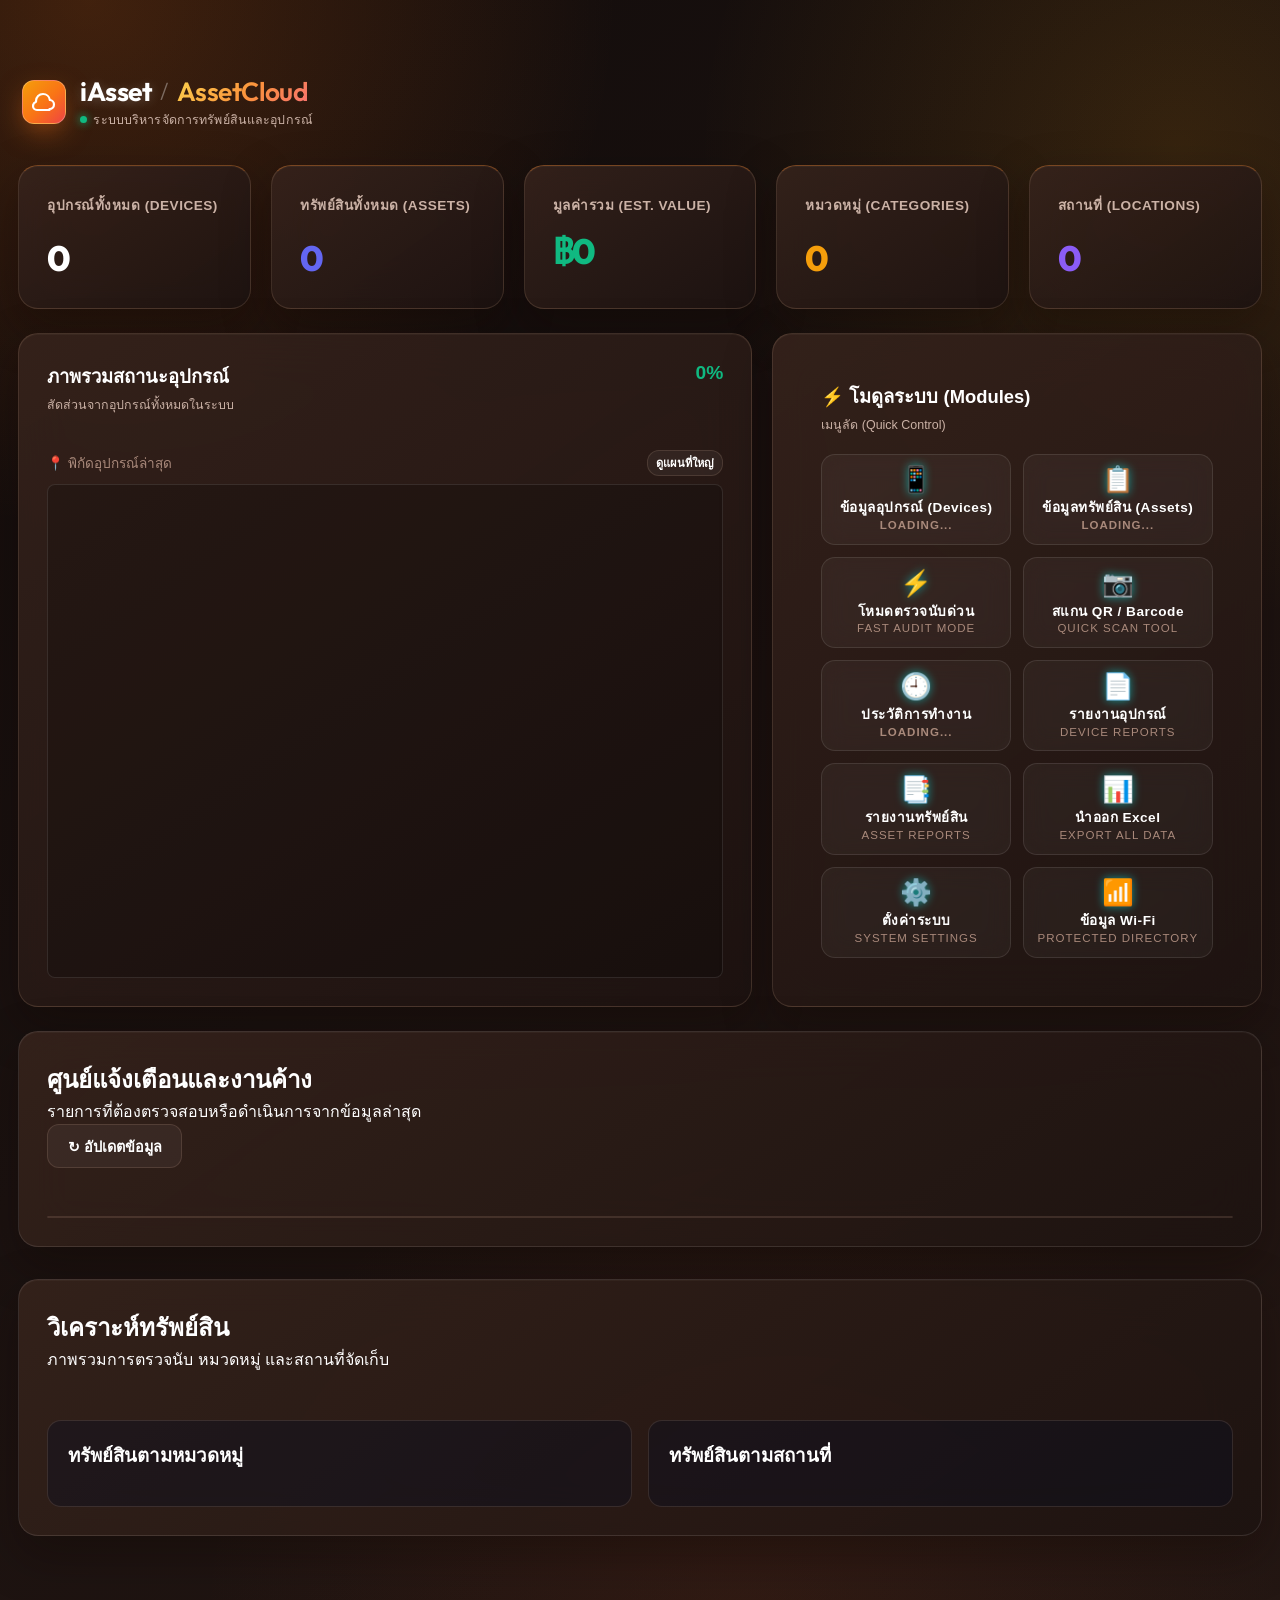
==== public/index.html @ 95d2daeb "feat: add protected Wi-Fi directory" ====
<!DOCTYPE html>
<html lang="en">
<head>
  <meta charset="UTF-8">
  <meta name="viewport" content="width=device-width, initial-scale=1, viewport-fit=cover, interactive-widget=resizes-content">
  <meta name="theme-color" media="(prefers-color-scheme: light)" content="#1e1b4b">
  <meta name="theme-color" media="(prefers-color-scheme: dark)" content="#070913">
  <meta name="color-scheme" content="dark light">
  <title>iAsset / AssetCloud - ระบบจัดการทรัพย์สินและอุปกรณ์</title>
  <link rel="preconnect" href="https://fonts.googleapis.com">
  <link rel="preconnect" href="https://fonts.gstatic.com" crossorigin>
  <link href="https://fonts.googleapis.com/css2?family=Outfit:wght@300;400;600;800&family=Plus+Jakarta+Sans:wght@300;400;500;600;700&display=swap" rel="stylesheet">
  <!-- Leaflet Map Integration -->
  <link rel="stylesheet" href="https://unpkg.com/leaflet@1.9.4/dist/leaflet.css" />
  <script src="https://unpkg.com/leaflet@1.9.4/dist/leaflet.js"></script>
  <!-- HTML2PDF Reporting Integration -->
  <script src="https://cdnjs.cloudflare.com/ajax/libs/html2pdf.js/0.10.1/html2pdf.bundle.min.js"></script>
  <!-- QRCode.js Integration -->
  <script src="https://cdnjs.cloudflare.com/ajax/libs/qrcodejs/1.0.0/qrcode.min.js"></script>
  <!-- HTML5 QR Code Scanner -->
  <script src="https://unpkg.com/html5-qrcode"></script>
  <link rel="stylesheet" href="style.css">
</head>
<body>
  <div class="background-effects">
    <div class="glow-orb orb-purple"></div>
    <div class="glow-orb orb-indigo"></div>
  </div>
  <div class="dashboard-layout">
    <button id="mobile-menu-toggle" class="mobile-menu-toggle" type="button" aria-controls="app-sidebar" aria-expanded="false" aria-label="เปิดเมนู">
      <span></span><span></span><span></span>
    </button>
    <div id="sidebar-backdrop" class="sidebar-backdrop" aria-hidden="true"></div>
    <aside id="app-sidebar" class="sidebar">
      <div class="sidebar-logo">
        <svg xmlns="http://www.w3.org/2000/svg" viewBox="0 0 24 24" fill="none" stroke="currentColor" stroke-width="2.5" class="sidebar-logo-icon">
          <rect x="5" y="2" width="14" height="20" rx="2" ry="2"></rect>
          <line x1="12" y1="18" x2="12.01" y2="18"></line>
        </svg>
        <span>iAsset / AssetCloud</span>
      </div>
      <nav class="sidebar-nav">
        <button id="sb-dashboard" class="sidebar-menu-item active">
          <span class="sb-icon">💻</span>
          <span class="sb-text">แดชบอร์ดอุปกรณ์ (Devices)</span>
        </button>
        <div id="sb-devices-submenu" class="sidebar-submenu">
          <button id="sb-devices-registered" class="sidebar-submenu-item">
            <span class="sb-submenu-icon">📱</span>
            <span>ข้อมูลอุปกรณ์ที่ลงทะเบียน</span>
          </button>
          <button id="sb-activity-log" class="sidebar-submenu-item">
            <span class="sb-submenu-icon">🕘</span>
            <span>ประวัติการทำรายการ (Audit Log)</span>
          </button>
          
        </div>
        <button id="sb-assets" class="sidebar-menu-item">
          <span class="sb-icon">🏢</span>
          <span class="sb-text">ระบบนับทรัพย์สิน (Assets)</span>
        </button>
        <div id="sb-assets-submenu" class="sidebar-submenu">
          <button id="sb-assets-registered" class="sidebar-submenu-item">
            <span class="sb-submenu-icon">📋</span>
            <span>ข้อมูลทรัพย์สินที่ลงทะเบียน</span>
          </button>
          <button id="sb-scan-qr" class="sidebar-submenu-item">
            <span class="sb-submenu-icon">📷</span>
            <span>สแกน QR (Scan QR)</span>
          </button>
          
        </div>
        <button id="sb-export-devices-pdf" class="sidebar-menu-item">
          <span class="sb-icon">📄</span>
          <span class="sb-text">รายงานอุปกรณ์ (Devices)</span>
        </button>
        <button id="sb-export-assets-pdf" class="sidebar-menu-item">
          <span class="sb-icon">📑</span>
          <span class="sb-text">รายงานทรัพย์สิน (Assets)</span>
        </button>
        <button id="sb-settings" class="sidebar-menu-item">
          <span class="sb-icon">⚙️</span>
          <span class="sb-text">ตั้งค่าระบบ (Settings)</span>
        </button>
        <button id="sb-logout" class="sidebar-menu-item">
          <span class="sb-icon">🚪</span>
          <span class="sb-text">ออกจากระบบ (Logout)</span>
        </button>
      </nav>
    </aside>

    <div class="main-content">
      <div class="app-container">
    <!-- VIEW TOGGLE (Mainly for testing/debugging) -->
    <div class="view-switcher-bar" style="display: none !important;">
      <div style="display: flex; align-items: center; gap: 1rem;">
        <button id="btn-back-to-dashboard" class="btn-text hidden" style="padding: 0; color: #9ca3af; font-size: 0.9rem; display: flex; align-items: center; gap: 0.5rem; text-decoration: none; background: none; border: none; cursor: pointer;">
          <svg xmlns="http://www.w3.org/2000/svg" width="16" height="16" viewBox="0 0 24 24" fill="none" stroke="currentColor" stroke-width="2" stroke-linecap="round" stroke-linejoin="round"><path d="M19 12H5M12 19l-7-7 7-7"/></svg>
          แดชบอร์ด (Devices)
        </button>
        <span class="mode-tag" id="detected-os-tag">Detected: Detecting OS...</span>
      </div>
      <button id="btn-toggle-view" class="btn-text">Switch View (Admin / Client)</button>
    </div>

    <!-- ==================== ADMIN VIEW ==================== -->
    <main id="admin-view" class="view-panel hidden">
      <header class="dashboard-header">
        <div class="logo">
          <svg xmlns="http://www.w3.org/2000/svg" viewBox="0 0 24 24" fill="none" stroke="currentColor" stroke-width="2.5" class="logo-icon">
            <rect x="5" y="2" width="14" height="20" rx="2" ry="2"></rect>
            <line x1="12" y1="18" x2="12.01" y2="18"></line>
          </svg>
          <h1>ระบบนับทรัพย์สิน (Assets)</h1>
        </div>
        <p class="subtitle">ระบบจัดการและตรวจสอบทรัพย์สินภายในองค์กร</p>
      </header>

      <!-- MAIN NAVIGATION TABS (Moved to Sidebar) -->
      <div class="nav-tabs" style="display: none !important; gap: 1rem; margin-bottom: 1.5rem; border-bottom: 1px solid var(--border-color); padding-bottom: 1rem; flex-wrap: wrap;">
        <button id="nav-devices-btn" class="btn btn-primary" style="flex: 1; min-width: 200px; padding: 0.75rem; font-size: 1rem;">🗺️ แดชบอร์ดอุปกรณ์ (Devices)</button>
        <button id="nav-assets-btn" class="btn btn-secondary" style="flex: 1; min-width: 200px; padding: 0.75rem; font-size: 1rem;">🖨️ ระบบนับทรัพย์สิน (Assets)</button>
        <button id="btn-show-scan-asset" class="btn hidden" style="flex: 1; min-width: 200px; padding: 0.75rem; font-size: 1rem; background: var(--accent-indigo); color: white; box-shadow: 0 4px 12px rgba(99, 102, 241, 0.4);">📷 สแกน QR (Scan Asset)</button>
      </div>

      <!-- ICLOUD TOPBAR -->
      <div class="icloud-topbar" style="display: flex; justify-content: space-between; align-items: center; padding: 16px 32px; background: rgba(0,0,0,0.2); backdrop-filter: blur(20px); -webkit-backdrop-filter: blur(20px); margin-top: -40px; margin-left: -20px; margin-right: -20px; margin-bottom: 40px; border-bottom: 1px solid rgba(255,255,255,0.05);">
        <div style="font-size: 20px; font-weight: 500; display: flex; align-items: center; gap: 8px;">
          <svg width="24" height="24" viewBox="0 0 24 24" fill="none" stroke="currentColor" stroke-width="2"><path d="M17.5 19C19.9853 19 22 16.9853 22 14.5C22 12.1332 20.1764 10.1983 17.8687 10.0166C17.3773 6.62149 14.4532 4 11 4C7.13401 4 4 7.13401 4 11C4 11.2384 4.01192 11.4741 4.03503 11.7066C2.28588 12.3929 1 14.0487 1 16C1 18.2091 2.79086 20 5 20H17.5V19Z"></path></svg>
          Asset Cloud
        </div>
        <div style="display: flex; gap: 16px; opacity: 0.7;">
          <span style="font-size:18px;">+</span>
          <span style="font-size:18px;">?</span>
        </div>
      </div>
      <!-- DASHBOARD BACK BUTTON FOR ICLOUD VIEWS -->
      

      <div id="icloud-view-container" class="view-section-overlay">
      <!-- GLOBAL GSAP BACK BUTTON -->
      <div id="gsap-back-btn-container" class="hidden" style="margin-bottom: 20px;">
        <button id="gsap-back-btn" style="
          display: flex; align-items: center; gap: 8px;
          background: linear-gradient(135deg, rgba(255,255,255,0.1), rgba(255,255,255,0.02));
          border: 1px solid rgba(255,255,255,0.15);
          backdrop-filter: blur(20px);
          -webkit-backdrop-filter: blur(20px);
          color: #fff;
          padding: 10px 20px;
          border-radius: 12px;
          font-family: 'Outfit', sans-serif;
          font-size: 1rem;
          font-weight: 500;
          cursor: pointer;
          box-shadow: 0 4px 15px rgba(0,0,0,0.2);
          transition: border-color 0.3s, box-shadow 0.3s;
        ">
          <svg width="20" height="20" viewBox="0 0 24 24" fill="none" stroke="currentColor" stroke-width="2"><path d="M19 12H5M12 19l-7-7 7-7"/></svg>
          กลับสู่หน้าหลัก (Back to Dashboard)
        </button>
      </div>
      <div id="devices-section-content">
      <div id="devices-overview-panel">
      <!-- APP BRANDING HEADER -->
      <div class="dashboard-brand-header">
        <div class="brand-left-content">
          <div class="brand-icon-wrapper">
            <svg width="24" height="24" viewBox="0 0 24 24" fill="none" stroke="currentColor" stroke-width="2.2" stroke-linecap="round" stroke-linejoin="round">
              <path d="M17.5 19C19.9853 19 22 16.9853 22 14.5C22 12.1332 20.1764 10.1983 17.8687 10.0166C17.3773 6.62149 14.4532 4 11 4C7.13401 4 4 7.13401 4 11C4 11.2384 4.01192 11.4741 4.03503 11.7066C2.28588 12.3929 1 14.0487 1 16C1 18.2091 2.79086 20 5 20H17.5V19Z"></path>
            </svg>
          </div>
          <div class="brand-text-container">
            <div class="brand-main-title">
              <span class="brand-name-primary">iAsset</span>
              <span class="brand-separator">/</span>
              <span class="brand-name-secondary">AssetCloud</span>
            </div>
            <div class="brand-sub-badge">
              <span class="brand-live-dot"></span>
              <span>ระบบบริหารจัดการทรัพย์สินและอุปกรณ์</span>
            </div>
          </div>
        </div>
      </div>

      <!-- STATS OVERVIEW -->
      <section class="stats-grid">
        <div class="stat-card glass-card" style="cursor: default;">
          <span class="stat-title">อุปกรณ์ทั้งหมด (Devices)</span>
          <span id="stat-top-devices" class="stat-value">0</span>
        </div>
        <div class="stat-card glass-card" style="cursor: default;">
          <span class="stat-title">ทรัพย์สินทั้งหมด (Assets)</span>
          <span id="stat-top-assets" class="stat-value" style="color: #6366f1;">0</span>
        </div>
        <div class="stat-card glass-card" style="cursor: default;">
          <span class="stat-title">มูลค่ารวม (Est. Value)</span>
          <span id="stat-top-value" class="stat-value" style="color: #10b981;">฿0</span>
        </div>
        <div class="stat-card glass-card" style="cursor: default;">
          <span class="stat-title">หมวดหมู่ (Categories)</span>
          <span id="stat-top-categories" class="stat-value" style="color: #f59e0b;">0</span>
        </div>
        <div class="stat-card glass-card" style="cursor: default;">
          <span class="stat-title">สถานที่ (Locations)</span>
          <span id="stat-top-locations" class="stat-value" style="color: #8b5cf6;">0</span>
        </div>
      </section>

      <section class="device-dashboard-grid">
        <article class="glass-card device-dashboard-panel" style="display: flex; flex-direction: column;">
          <div class="device-dashboard-heading"><div><h2>ภาพรวมสถานะอุปกรณ์</h2><p>สัดส่วนจากอุปกรณ์ทั้งหมดในระบบ</p></div><strong id="device-health-percent">0%</strong></div>
          <div id="device-status-bars" class="device-status-bars"></div>
          <div style="margin-top: 1rem; flex: 1; display: flex; flex-direction: column;">
            <div style="display: flex; justify-content: space-between; align-items: center; margin-bottom: 0.5rem;">
              <span style="font-size: 0.85rem; color: var(--text-muted);">📍 พิกัดอุปกรณ์ล่าสุด</span>
              <button id="btn-expand-map" class="btn btn-secondary" style="padding: 0.2rem 0.5rem; font-size: 0.7rem;">ดูแผนที่ใหญ่</button>
            </div>
            <div id="mini-map-container" style="flex: 1; min-height: 160px; border-radius: 8px; border: 1px solid rgba(255,255,255,0.1); overflow: hidden; background: rgba(0,0,0,0.2); z-index: 10;"></div>
          </div>

        </article>
        
        
        <!-- COMMAND CENTER MODULES -->
      <article class="glass-card device-dashboard-panel" id="modules-panel" style="display: flex; flex-direction: column;">
        <div class="device-dashboard-heading" style="padding: 1.25rem 1.25rem 0;"><div><h2 style="font-size: 1.15rem; margin-bottom: 0.25rem; color: #fff;">⚡ โมดูลระบบ (Modules)</h2><p style="font-size: 0.78rem; color: var(--text-muted); margin: 0;">เมนูลัด (Quick Control)</p></div></div>
<div class="modules-panel-body" style="flex: 1;">
        <div class="cc-modules-grid">
            
            <div class="cc-module-card" id="cc-btn-devices-reg">
              <div class="cc-mod-icon">📱</div>
              <div class="cc-mod-info">
                <h5>ข้อมูลอุปกรณ์ (Devices)</h5>
                <span id="cc-data-devices" style="color: #6366f1; font-weight: bold;">Loading...</span>
              </div>
            </div>
            <div class="cc-module-card" id="cc-btn-assets-reg">
              <div class="cc-mod-icon">📋</div>
              <div class="cc-mod-info">
                <h5>ข้อมูลทรัพย์สิน (Assets)</h5>
                <span id="cc-data-assets" style="color: #6366f1; font-weight: bold;">Loading...</span>
              </div>
            </div>
            
            <div class="cc-module-card" id="cc-btn-fast-audit">
              <div class="cc-mod-icon" style="color: #f59e0b;">⚡</div>
              <div class="cc-mod-info">
                <h5 style="color: #f59e0b;">โหมดตรวจนับด่วน</h5>
                <span style="color: var(--text-muted);">Fast Audit Mode</span>
              </div>
            </div>
            <div class="cc-module-card" id="cc-btn-scan">
              <div class="cc-mod-icon" style="color: #00ff66;">📷</div>
              <div class="cc-mod-info">
                <h5 style="color: #00ff66;">สแกน QR / Barcode</h5>
                <span style="color: var(--text-muted);">Quick Scan Tool</span>
              </div>
            </div>
            
            <div class="cc-module-card" id="cc-btn-logs">
              <div class="cc-mod-icon">🕘</div>
              <div class="cc-mod-info">
                <h5>ประวัติการทำงาน</h5>
                <span id="cc-data-logs" style="color: #6366f1; font-weight: bold;">Loading...</span>
              </div>
            </div>
            
            <div class="cc-module-card" id="cc-btn-reports-dev">
              <div class="cc-mod-icon">📄</div>
              <div class="cc-mod-info">
                <h5>รายงานอุปกรณ์</h5>
                <span style="color: var(--text-muted);">Device Reports</span>
              </div>
            </div>
            <div class="cc-module-card" id="cc-btn-reports-ass">
              <div class="cc-mod-icon">📑</div>
              <div class="cc-mod-info">
                <h5>รายงานทรัพย์สิน</h5>
                <span style="color: var(--text-muted);">Asset Reports</span>
              </div>
            </div>

            <div class="cc-module-card" id="cc-btn-export-excel">
              <div class="cc-mod-icon" style="color: #10b981;">📊</div>
              <div class="cc-mod-info">
                <h5 style="color: #10b981;">นำออก Excel</h5>
                <span style="color: var(--text-muted);">Export All Data</span>
              </div>
            </div>
            <div class="cc-module-card" id="cc-btn-settings">
              <div class="cc-mod-icon" style="color: #ffcc00;">⚙️</div>
              <div class="cc-mod-info">
                <h5 style="color: #ffcc00;">ตั้งค่าระบบ</h5>
                <span style="color: var(--text-muted);">System Settings</span>
              </div>
            </div>
            <div class="cc-module-card" id="cc-btn-wifi" role="button" tabindex="0">
              <div class="cc-mod-icon" style="color: #fb923c;">📶</div>
              <div class="cc-mod-info">
                <h5 style="color: #fb923c;">ข้อมูล Wi‑Fi</h5>
                <span id="cc-data-wifi" style="color: var(--text-muted);">Protected Directory</span>
              </div>
            </div>
            
        </div>
      </div>
</article>
      </section>

      
      <!-- EMBEDDED MODULE DASHBOARDS -->
      <section id="alert-center-page" style="margin-bottom: 2rem; border: 1px solid rgba(255,255,255,0.1);" class="glass-card main-card operations-page ">
        <div class="section-heading">
          <div>
            <h2>ศูนย์แจ้งเตือนและงานค้าง</h2>
            <p>รายการที่ต้องตรวจสอบหรือดำเนินการจากข้อมูลล่าสุด</p>
          </div>
          <button id="btn-refresh-alerts" class="btn btn-secondary">↻ อัปเดตข้อมูล</button>
        </div>
        <div id="alert-summary-cards" class="operations-summary-grid"></div>
        <div id="alert-work-list" class="operations-list"></div>
      </section>

      
      <section id="asset-analytics-page" style="margin-bottom: 2rem; border: 1px solid rgba(255,255,255,0.1);" class="glass-card main-card operations-page ">
        <div class="section-heading">
          <div>
            <h2>วิเคราะห์ทรัพย์สิน</h2>
            <p>ภาพรวมการตรวจนับ หมวดหมู่ และสถานที่จัดเก็บ</p>
          </div>
        </div>
        <div id="analytics-summary-cards" class="operations-summary-grid"></div>
        <div class="analytics-panels">
          <section class="operations-panel">
            <h3>ทรัพย์สินตามหมวดหมู่</h3>
            <div id="analytics-category-list" class="analytics-list"></div>
          </section>
          <section class="operations-panel">
            <h3>ทรัพย์สินตามสถานที่</h3>
            <div id="analytics-location-list" class="analytics-list"></div>
          </section>
        </div>
      </section>

      
      
  
</section>
      </div>
      </div> <!-- End devices-section-content -->

      <!-- DEVICE LISTING -->
      <section id="devices-management-page" class="glass-card main-card hidden">
        <div class="card-header">
          <h2>Monitored Devices</h2>
          <button id="btn-show-add-device" class="btn btn-secondary">
            <svg xmlns="http://www.w3.org/2000/svg" viewBox="0 0 24 24" fill="none" stroke="currentColor" stroke-width="2" class="btn-icon">
              <line x1="12" y1="5" x2="12" y2="19"></line>
              <line x1="5" y1="12" x2="19" y2="12"></line>
            </svg>
            Add Device
          </button>
        </div>

        <!-- SEARCH & FILTER BAR -->
        <div class="search-filter-bar" style="display: flex; gap: 1rem; margin-bottom: 1.5rem; flex-wrap: wrap; align-items: center;">
          <div style="flex: 3; min-width: 250px; position: relative;">
            <input type="text" id="search-input" placeholder="🔍 ค้นหาตามชื่อผู้ใช้, ตำแหน่ง, S/N, อุปกรณ์เสริม หรือที่อยู่..." style="width: 100%; padding: 0.75rem 1rem; border-radius: 8px; border: 1px solid rgba(255,255,255,0.1); background: rgba(0,0,0,0.25); color: #fff; outline: none; font-family: 'Plus Jakarta Sans', sans-serif;">
          </div>
          <div style="flex: 1.5; min-width: 150px;">
            <select id="status-filter" style="width: 100%; padding: 0.75rem 1rem; border-radius: 8px; border: 1px solid rgba(255,255,255,0.1); background: rgba(18, 18, 29, 0.95); color: #fff; outline: none; font-family: 'Plus Jakarta Sans', sans-serif; cursor: pointer;">
              <option value="all">สถานะทั้งหมด (All Status)</option>
              <option value="active">Active (ยืนยันแล้ว)</option>
              <option value="pending">Pending Verify (รอยืนยัน)</option>
              <option value="unverified">Unverified (ยังไม่ยืนยัน)</option>
              <option value="overdue">Overdue Check (หมดอายุ)</option>
            </select>
          </div>
          <div style="flex: 0.8; min-width: 130px; display: none;">
            <button id="btn-export-pdf" class="btn btn-secondary" style="width: 100%; height: 42px; display: flex; align-items: center; justify-content: center; gap: 0.5rem; background: var(--accent-purple); color: #fff; border-color: var(--accent-purple); font-family: 'Plus Jakarta Sans', sans-serif; font-weight: 500;">
              📊 Export PDF
            </button>
          </div>
        </div>

        <!-- ADD DEVICE DRAWER -->
        <div id="add-device-drawer" class="drawer hidden">
          <div style="display: grid; grid-template-columns: 1fr 1fr; gap: 1rem; margin-bottom: 1rem;">
            <div class="input-field">
              <label for="new-user-name">ข้อมูลผู้ใช้งาน (User Info)</label>
              <input type="text" id="new-user-name" placeholder="ชื่อผู้ใช้งาน">
            </div>
            <div class="input-field">
              <label for="new-position">ตำแหน่ง (Position)</label>
              <input type="text" id="new-position" placeholder="เช่น Manager, Staff">
            </div>
            <div class="input-field">
              <label for="new-device-number">หมายเลขอุปกรณ์ (Device S/N)</label>
              <input type="text" id="new-device-number" placeholder="เช่น Serial Number, Asset ID">
            </div>
            <div class="input-field">
              <label for="new-accessories">อุปกรณ์เสริม (Accessories)</label>
              <input type="text" id="new-accessories" placeholder="เช่น สายชาร์จ, หูฟัง, เคส">
            </div>
          </div>
          <div style="display: flex; gap: 1rem; align-items: flex-end;">
            <div class="input-field select-field" style="flex: 1;">
              <label for="new-device-type">ประเภทอุปกรณ์ (Device Type)</label>
              <select id="new-device-type">
                <option value="ios">iOS Device (iPhone/iPad)</option>
                <option value="other">Other Device</option>
              </select>
            </div>
            <button id="btn-submit-device" class="btn btn-primary" style="height: 42px;">Save Device</button>
          </div>
        </div>

        <!-- EDIT DEVICE DRAWER -->
        <div id="edit-device-drawer" class="drawer hidden">
          <input type="hidden" id="edit-device-id">
          <div style="display: grid; grid-template-columns: 1fr 1fr; gap: 1rem; margin-bottom: 1rem;">
            <div class="input-field">
              <label for="edit-user-name">ข้อมูลผู้ใช้งาน (User Info)</label>
              <input type="text" id="edit-user-name" placeholder="ชื่อผู้ใช้งาน">
            </div>
            <div class="input-field">
              <label for="edit-position">ตำแหน่ง (Position)</label>
              <input type="text" id="edit-position" placeholder="เช่น Manager, Staff">
            </div>
            <div class="input-field">
              <label for="edit-device-number">หมายเลขอุปกรณ์ (Device S/N)</label>
              <input type="text" id="edit-device-number" placeholder="เช่น Serial Number, Asset ID">
            </div>
            <div class="input-field">
              <label for="edit-accessories">อุปกรณ์เสริม (Accessories)</label>
              <input type="text" id="edit-accessories" placeholder="เช่น สายชาร์จ, หูฟัง, เคส">
            </div>
          </div>
          <div style="display: flex; gap: 1rem; align-items: flex-end;">
            <div class="input-field select-field" style="flex: 1;">
              <label for="edit-device-type">ประเภทอุปกรณ์ (Device Type)</label>
              <select id="edit-device-type">
                <option value="ios">iOS Device (iPhone/iPad)</option>
                <option value="other">Other Device</option>
              </select>
            </div>
            <button id="btn-cancel-edit" class="btn btn-secondary" style="height: 42px;">Cancel</button>
            <button id="btn-save-edit" class="btn btn-primary" style="height: 42px;">Save Changes</button>
          </div>
        </div>

        <!-- MAP TRACKING CARD -->
        <div class="glass-card" style="margin-bottom: 1.5rem; padding: 1.5rem;">
          <div style="display: flex; justify-content: space-between; align-items: center; margin-bottom: 1rem;">
            <h3 style="font-family: 'Outfit', sans-serif; font-size: 1.25rem; font-weight: 600; color: #fff; margin: 0; display: flex; align-items: center; gap: 0.5rem;">
              <span>📍</span> แผนที่ติดตามอุปกรณ์ (Device Location Map)
            </h3>
            <span style="font-size: 0.8rem; color: var(--text-muted);">
              พิกัดอ้างอิงจากการระบุตำแหน่งขณะกดยืนยันตัวตน
            </span>
          </div>
          <div id="map-container" style="height: 380px; border-radius: 12px; border: 1px solid rgba(255,255,255,0.08); overflow: hidden; background: rgba(0,0,0,0.2); z-index: 10;"></div>
        </div>

        <div class="table-container">
          <table class="devices-table">
            <thead>
              <tr>
                <th>Nickname</th>
                <th>Last Checked</th>
                <th>Next Due</th>
                <th>Status</th>
                <th>Verification Link</th>
                <th>Actions</th>
              </tr>
            </thead>
            <tbody id="devices-list-tbody">
              <!-- Rendered via JS -->
            </tbody>
          </table>
          <div id="empty-devices-msg" class="empty-state hidden">
            <p>No devices currently monitored. Register a new device above to generate a verification link.</p>
          </div>
        </div>
      </section>
      </div> <!-- End devices-section-content -->

      <!-- ==================== ASSETS SECTION ==================== -->
      <div id="assets-section-content" class="hidden">
        <div id="assets-overview-panel">
          <section class="stats-grid">
            <div class="stat-card glass-card">
              <span class="stat-title">Total Assets</span>
              <span id="stat-total-assets" class="stat-value">0</span>
            </div>
            <div class="stat-card glass-card">
              <span class="stat-title">Recently Scanned</span>
              <span id="stat-scanned-assets" class="stat-value success-text">0</span>
            </div>
          </section>

          <section class="asset-dashboard-grid">
            <article class="glass-card asset-dashboard-panel">
              <div class="asset-dashboard-heading">
                <div>
                  <span class="asset-dashboard-kicker">SCAN COVERAGE</span>
                  <h2>ภาพรวมการตรวจสอบ</h2>
                </div>
                <span class="asset-dashboard-icon">◎</span>
              </div>
              <div class="asset-coverage-layout">
                <div id="asset-coverage-ring" class="asset-coverage-ring">
                  <div><strong id="asset-coverage-value">0%</strong><span>ตรวจแล้ว</span></div>
                </div>
                <div class="asset-coverage-legend">
                  <div><span class="legend-dot scanned"></span><span>ตรวจสอบแล้ว</span><strong id="asset-scanned-total">0</strong></div>
                  <div><span class="legend-dot pending"></span><span>ยังไม่ตรวจสอบ</span><strong id="asset-unscanned-total">0</strong></div>
                </div>
              </div>
            </article>

            <article class="glass-card asset-dashboard-panel">
              <div class="asset-dashboard-heading">
                <div>
                  <span class="asset-dashboard-kicker">CATEGORIES</span>
                  <h2>ทรัพย์สินตามหมวดหมู่</h2>
                </div>
                <span class="asset-dashboard-icon">▦</span>
              </div>
              <div id="asset-category-summary" class="asset-summary-list"></div>
            </article>

            <article class="glass-card asset-dashboard-panel asset-recent-panel">
              <div class="asset-dashboard-heading">
                <div>
                  <span class="asset-dashboard-kicker">RECENT ASSETS</span>
                  <h2>ทรัพย์สินที่เพิ่มล่าสุด</h2>
                </div>
                <span class="asset-dashboard-icon">↗</span>
              </div>
              <div id="asset-recent-summary" class="asset-recent-list"></div>
            </article>
          </section>
        </div>

        <section id="registered-assets-page" class="glass-card main-card hidden">
          <div class="card-header">
            <div>
              <h2>ข้อมูลทรัพย์สินที่ลงทะเบียน</h2>
              <p class="subtitle" style="margin-top: 0.25rem;">รายการทรัพย์สินทั้งหมดที่บันทึกไว้ในระบบ</p>
            </div>
            <div>
              <button id="btn-show-add-asset" class="btn btn-secondary">
                <svg xmlns="http://www.w3.org/2000/svg" viewBox="0 0 24 24" fill="none" stroke="currentColor" stroke-width="2" class="btn-icon">
                  <line x1="12" y1="5" x2="12" y2="19"></line>
                  <line x1="5" y1="12" x2="19" y2="12"></line>
                </svg>
                Add Asset
              </button>
            </div>
          </div>

          <!-- SCAN ASSET DRAWER -->
          <div id="scan-asset-drawer" class="drawer hidden" style="background: rgba(0,0,0,0.2); border: 1px solid rgba(255,255,255,0.1); border-radius: 12px; margin-bottom: 1.5rem;">
            <div style="display: flex; justify-content: space-between; align-items: center; margin-bottom: 1rem;">
              <h3 style="margin: 0; font-size: 1.1rem;">📷 สแกน QR Code ทรัพย์สิน</h3>
              <button id="btn-close-scan-asset" class="btn-text" style="color: #fca5a5;">ปิดกล้อง (Close)</button>
            </div>
            <div id="admin-qr-reader" style="width: 100%; border-radius: 8px; overflow: hidden; background: #000;"></div>
            <div id="admin-qr-results" style="margin-top: 1rem; font-weight: bold; color: var(--accent-purple); text-align: center;"></div>
          </div>

          <!-- ADD ASSET DRAWER -->
          <div id="add-asset-drawer" class="drawer hidden">
            <div style="display: grid; grid-template-columns: 1fr 1fr; gap: 1rem; margin-bottom: 1rem;">
              <div class="input-field">
                <label for="new-asset-name">ชื่อทรัพย์สิน (Asset Name)</label>
                <input type="text" id="new-asset-name" placeholder="เช่น MacBook Pro, เครื่องพิมพ์">
              </div>
              <div class="input-field">
                <label for="new-asset-category">หมวดหมู่ (Category)</label>
                <input type="text" id="new-asset-category" placeholder="เช่น ไอที, เฟอร์นิเจอร์">
              </div>
              <div class="input-field">
                <label for="new-asset-sn">หมายเลขซีเรียล (S/N)</label>
                <input type="text" id="new-asset-sn" placeholder="Serial Number / รหัสครุภัณฑ์">
              </div>
              <div class="input-field" style="grid-column: span 2;">
                <label for="new-asset-location">สถานที่ตั้ง (Location)</label>
                <div style="display: flex; gap: 0.5rem;">
                  <input type="text" id="new-asset-location" placeholder="เช่น ห้องประชุม 1, ชั้น 2" style="flex: 1;">
                  <button type="button" id="btn-pick-location-new" class="btn btn-secondary" style="white-space: nowrap; padding: 0 1rem; display: flex; align-items: center; gap: 0.5rem;">
                    📍 แผนที่
                  </button>
                </div>
              </div>
              <div class="input-field" style="grid-column: span 2;">
                <label>แนบรูปภาพทรัพย์สิน (Asset Image) - แนะนำแนวตั้ง</label>
                <div style="display: flex; align-items: center; gap: 1rem; margin-top: 0.5rem;">
                  <details class="image-source-picker">
                    <summary class="btn btn-secondary image-source-trigger">
                      <svg xmlns="http://www.w3.org/2000/svg" width="18" height="18" viewBox="0 0 24 24" fill="none" stroke="currentColor" stroke-width="2" stroke-linecap="round" stroke-linejoin="round"><path d="M23 19a2 2 0 0 1-2 2H3a2 2 0 0 1-2-2V8a2 2 0 0 1 2-2h4l2-3h6l2 3h4a2 2 0 0 1 2 2z"></path><circle cx="12" cy="13" r="4"></circle></svg>
                      เพิ่มรูปภาพ
                    </summary>
                    <div class="image-source-menu">
                      <button type="button" id="btn-open-new-camera" class="image-source-option">📷 ถ่ายรูป</button>
                      <label for="new-asset-image" class="image-source-option">🖼️ เลือกภาพ</label>
                    </div>
                  </details>
                  <span id="new-asset-image-filename" style="color: var(--text-muted); font-size: 0.85rem;">ยังไม่ได้เลือกรูปภาพ</span>
                </div>
                <input type="file" id="new-asset-image" accept="image/*" style="display: none;">
                <div id="new-asset-image-preview-container" class="hidden" style="margin-top: 1rem; text-align: center;">
                  <div style="display: inline-block; width: 240px; height: 320px; border: 2px dashed rgba(255,255,255,0.3); border-radius: 8px; padding: 0.25rem; background: rgba(0,0,0,0.2); box-shadow: 0 4px 12px rgba(0,0,0,0.15);">
                    <img id="new-asset-image-preview" src="" style="width: 100%; height: 100%; border-radius: 4px; object-fit: cover;">
                  </div>
                </div>
              </div>
            </div>
            <button id="btn-submit-asset" class="btn btn-primary" style="width: 100%; margin-top: 1rem;">Save Asset</button>
          </div>

          <!-- EDIT ASSET DRAWER -->
          <div id="edit-asset-drawer" class="drawer hidden">
            <h3 style="margin-top:0; margin-bottom: 1rem;">Edit Asset</h3>
            <input type="hidden" id="edit-asset-id">
            <div style="display: grid; grid-template-columns: 1fr 1fr; gap: 1rem; margin-bottom: 1rem;">
              <div class="input-field">
                <label for="edit-asset-name">ชื่อทรัพย์สิน (Asset Name)</label>
                <input type="text" id="edit-asset-name">
              </div>
              <div class="input-field">
                <label for="edit-asset-category">หมวดหมู่ (Category)</label>
                <input type="text" id="edit-asset-category">
              </div>
              <div class="input-field">
                <label for="edit-asset-sn">หมายเลขซีเรียล (S/N)</label>
                <input type="text" id="edit-asset-sn">
              </div>
              <div class="input-field">
                <label for="edit-asset-location">สถานที่ตั้ง (Location)</label>
                <div style="display: flex; gap: 0.5rem;">
                  <input type="text" id="edit-asset-location">
                  <button type="button" id="btn-pick-location-edit" class="btn btn-secondary" style="white-space: nowrap; padding: 0 0.5rem;" title="เลือกจากแผนที่">
                    📍
                  </button>
                </div>
              </div>
              <div class="input-field" style="grid-column: span 2;">
                <label>แนบรูปภาพใหม่ (Asset Image) - แนะนำแนวตั้ง</label>
                <div style="display: flex; align-items: center; gap: 1rem; margin-top: 0.5rem;">
                  <details class="image-source-picker">
                    <summary class="btn btn-secondary image-source-trigger">
                      <svg xmlns="http://www.w3.org/2000/svg" width="18" height="18" viewBox="0 0 24 24" fill="none" stroke="currentColor" stroke-width="2" stroke-linecap="round" stroke-linejoin="round"><path d="M23 19a2 2 0 0 1-2 2H3a2 2 0 0 1-2-2V8a2 2 0 0 1 2-2h4l2-3h6l2 3h4a2 2 0 0 1 2 2z"></path><circle cx="12" cy="13" r="4"></circle></svg>
                      เพิ่มรูปภาพ
                    </summary>
                    <div class="image-source-menu">
                      <button type="button" id="btn-open-edit-camera" class="image-source-option">📷 ถ่ายรูป</button>
                      <label for="edit-asset-image" class="image-source-option">🖼️ เลือกภาพ</label>
                    </div>
                  </details>
                  <span id="edit-asset-image-filename" style="color: var(--text-muted); font-size: 0.85rem;">ยังไม่ได้เลือกรูปภาพ</span>
                </div>
                <input type="file" id="edit-asset-image" accept="image/*" style="display: none;">
                <div id="edit-asset-image-preview-container" class="hidden" style="margin-top: 1rem; text-align: center;">
                  <div style="display: inline-block; width: 240px; height: 320px; border: 2px dashed rgba(255,255,255,0.3); border-radius: 8px; padding: 0.25rem; background: rgba(0,0,0,0.2); box-shadow: 0 4px 12px rgba(0,0,0,0.15);">
                    <img id="edit-asset-image-preview" src="" style="width: 100%; height: 100%; border-radius: 4px; object-fit: cover;">
                  </div>
                </div>
              </div>
            </div>
            <div style="display: flex; gap: 1rem; margin-top: 1rem;">
              <button id="btn-save-edit-asset" class="btn btn-primary" style="flex: 1;">Update Asset</button>
              <button id="btn-cancel-edit-asset" class="btn btn-secondary" style="flex: 1;">Cancel</button>
            </div>
          </div>

          <div class="registered-assets-layout">
            <div class="asset-detail-list-panel">
              <div class="asset-detail-list-heading">
                <strong>รายการทรัพย์สิน</strong>
                <span>กดรายการเพื่อดู Card</span>
              </div>
              <div id="assets-detail-list" class="asset-detail-list"></div>
            </div>
            <div id="asset-selected-card" class="asset-selected-card">
              <div class="asset-card-placeholder">เลือกรายการทรัพย์สินเพื่อดูรายละเอียด</div>
            </div>
            <div id="empty-assets-msg" class="empty-state hidden">
              <p>No assets currently tracked in this category. Add a new asset to get started.</p>
            </div>
          </div>

        </section>
      </div> <!-- End assets-section-content -->

      <section id="activity-log-page" class="glass-card main-card activity-log-page hidden">
        <div class="section-heading">
          <div>
            <h2>ประวัติการทำรายการ</h2>
            <p>Activity Audit Log</p>
          </div>
        </div>
        <div class="logs-container">
          <ul id="system-logs-list" class="logs-list">
            <!-- Rendered via JS -->
          </ul>
        </div>
      </section>

      <section id="settings-page" class="glass-card main-card settings-page hidden">
        <div class="section-heading settings-heading">
          <div>
            <h2>ตั้งค่าระบบ</h2>
            <p>ปรับเฉพาะประสบการณ์ใช้งานบนเบราว์เซอร์นี้ โดยไม่แก้ไขข้อมูลอุปกรณ์หรือทรัพย์สิน</p>
          </div>
          <div class="settings-heading-actions">
            <span class="settings-readonly-badge">🔒 Database Safe</span>
            <button id="btn-back-from-settings" class="btn btn-secondary" type="button">← กลับแดชบอร์ด</button>
          </div>
        </div>

        <div class="settings-status-grid">
          <article class="settings-status-card"><span>สถานะระบบ</span><strong id="settings-system-status">พร้อมใช้งาน</strong></article>
          <article class="settings-status-card"><span>อุปกรณ์ในระบบ</span><strong id="settings-device-count">0</strong></article>
          <article class="settings-status-card"><span>ทรัพย์สินในระบบ</span><strong id="settings-asset-count">0</strong></article>
          <article class="settings-status-card"><span>ตรวจสอบล่าสุด</span><strong id="settings-last-check">-</strong></article>
        </div>

        <div class="settings-grid">
          <section class="settings-panel">
            <div class="settings-panel-title"><span>✨</span><div><h3>หน้าจอและการเคลื่อนไหว</h3><p>บันทึกเฉพาะในเบราว์เซอร์เครื่องนี้</p></div></div>
            <label class="settings-toggle-row">
              <span><strong>GSAP Animation</strong><small>เปิดการเคลื่อนไหวของเมนู Liquid Glass</small></span>
              <input id="setting-motion" type="checkbox" checked><i></i>
            </label>
            <label class="settings-toggle-row">
              <span><strong>เมนูแบบกระชับ</strong><small>ลดระยะห่างเพื่อแสดงเมนูได้มากขึ้น</small></span>
              <input id="setting-compact-menu" type="checkbox"><i></i>
            </label>
            <label class="settings-field-row">
              <span><strong>ภาษาแสดงผล</strong><small>ข้อมูลต้นทางไม่ถูกเปลี่ยนแปลง</small></span>
              <select id="setting-language"><option value="th">ภาษาไทย</option><option value="en">English</option></select>
            </label>
          </section>

          <section class="settings-panel">
            <div class="settings-panel-title"><span>🔔</span><div><h3>การแจ้งเตือนบนหน้าจอ</h3><p>ตั้งค่าการแสดงผล ไม่แก้สถานะรายการ</p></div></div>
            <label class="settings-toggle-row"><span><strong>Pending / Unverified</strong><small>แสดงงานที่รอตรวจสอบในศูนย์แจ้งเตือน</small></span><input id="setting-alert-pending" type="checkbox" checked><i></i></label>
            <label class="settings-toggle-row"><span><strong>Overdue</strong><small>แสดงรายการที่เกินกำหนด</small></span><input id="setting-alert-overdue" type="checkbox" checked><i></i></label>
            <label class="settings-toggle-row"><span><strong>ทรัพย์สินยังไม่สแกน</strong><small>แสดงรายการที่ยังไม่มี Last Scanned</small></span><input id="setting-alert-assets" type="checkbox" checked><i></i></label>
          </section>

          <section class="settings-panel">
            <div class="settings-panel-title"><span>🛡️</span><div><h3>ความปลอดภัย</h3><p>ข้อมูลสำคัญแสดงแบบอ่านอย่างเดียว</p></div></div>
            <div class="settings-info-row"><span>การยืนยันคำสั่ง</span><strong>เปิดใช้งาน</strong></div>
            <div class="settings-info-row"><span>Add / Verify / Edit / Delete</span><strong>ต้องใช้รหัสผ่าน</strong></div>
            <div class="settings-info-row"><span>ข้อมูลรหัสผ่าน</span><strong>ถูกซ่อน</strong></div>
            <div class="settings-note">หน้านี้ไม่มีคำสั่งเปลี่ยนรหัสผ่าน ลบข้อมูล หรือรีเซ็ตฐานข้อมูล</div>
          </section>

          <section class="settings-panel">
            <div class="settings-panel-title"><span>☁️</span><div><h3>ฐานข้อมูล Lark</h3><p>ตรวจสอบการเชื่อมต่อแบบอ่านอย่างเดียว</p></div></div>
            <div class="settings-info-row"><span>Table ID</span><strong>tbl4aur2pyRyYgXM</strong></div>
            <div class="settings-info-row"><span>View ID</span><strong>vew9gGopfl</strong></div>
            <div class="settings-connection-row"><span id="settings-lark-status" class="settings-connection-badge">ยังไม่ได้ทดสอบ</span></div>
            <div class="settings-action-row">
              <button id="btn-test-settings-connection" class="btn btn-secondary" type="button">↻ ทดสอบระบบ</button>
              <a class="btn btn-secondary" href="https://xsgjh922vxmn.sg.larksuite.com/wiki/NqkdwbixaiCDGVkAz2tlh9RtgJc?table=tbl4aur2pyRyYgXM&amp;view=vew9gGopfl" target="_blank" rel="noopener noreferrer">เปิด Lark ↗</a>
            </div>
          </section>

          <section class="settings-panel settings-panel-wide">
            <div class="settings-panel-title"><span>📄</span><div><h3>รายงาน PDF</h3><p>กำหนดรูปแบบไฟล์ส่งออกเท่านั้น</p></div></div>
            <div class="settings-report-grid">
              <label class="settings-field-row"><span><strong>แนวกระดาษ</strong></span><select id="setting-report-orientation"><option value="landscape">แนวนอน</option><option value="portrait">แนวตั้ง</option></select></label>
              <label class="settings-field-row"><span><strong>คุณภาพไฟล์</strong></span><select id="setting-report-quality"><option value="high">สูง</option><option value="standard">มาตรฐาน</option></select></label>
            </div>
          </section>
        </div>

        <div class="settings-footer-actions">
          <button id="btn-reset-ui-settings" class="btn btn-secondary" type="button">คืนค่าหน้าจอ</button>
          <button id="btn-save-ui-settings" class="btn btn-primary" type="button">บันทึกการตั้งค่าบนเครื่องนี้</button>
        </div>
      </section>

      <!-- QR CODE MODAL OVERLAY -->
      <div id="qr-modal" class="qr-preview-modal hidden" role="dialog" aria-modal="true" aria-labelledby="qr-modal-title">
        <div class="qr-preview-dialog">
          <button id="btn-close-qr-modal-icon" class="qr-preview-close" type="button" aria-label="ปิด">×</button>
          <h2 id="qr-modal-title">Asset Name</h2>
          <p id="qr-modal-sn">S/N: -</p>
          <div id="qrcode-container" class="qr-preview-code"></div>
          <p class="qr-preview-help">สแกน QR นี้ด้วยโทรศัพท์เพื่อเปิดข้อมูลทรัพย์สิน</p>
          <div class="qr-preview-actions">
            <button id="btn-save-qr" class="btn btn-primary" type="button">💾 บันทึกรูป QR</button>
            <button id="btn-close-qr-modal" class="btn btn-secondary" type="button">ปิด</button>
          </div>
        </div>
      </div>
          </div> <!-- End icloud-view-container -->
    </main>

    <!-- ==================== CLIENT (iOS) VIEW ==================== -->
    <main id="client-view" class="view-panel hidden">
      <!-- Back button visible only on desktop testing -->
      <div id="desktop-back-to-admin" class="back-bar hidden" style="text-align: left; max-width: 460px; margin: 0 auto 1rem auto; padding: 0 0.5rem;">
        <button id="btn-back-to-admin" class="btn-text" style="font-size: 0.9rem;">← Back to Admin Dashboard</button>
      </div>

      <div class="client-card glass-card">
        <header class="client-header">
          <span class="badge-ios">iOS CLIENT PORTAL</span>
          <h1 id="client-device-header">กำลังตรวจสอบอุปกรณ์...</h1>
          <p class="subtitle">ระบบยืนยันตัวตนอุปกรณ์ประจำเดือน</p>
        </header>

        <!-- DEVICE LINK ERROR PANEL -->
        <section id="client-registration-section" class="client-sub-panel hidden">
          <!-- QR Scanner / Default State -->
          <div style="background: rgba(0, 0, 0, 0.2); border: 1px solid rgba(255, 255, 255, 0.1); border-radius: 12px; padding: 1rem; margin-bottom: 1rem; text-align: center;">
            <p style="color: #fff; font-size: 0.95rem; margin-bottom: 1rem;"><strong>📷 ระบบสแกน QR ทรัพย์สิน</strong><br>แสกนคิวอาร์โค้ดของทรัพย์สินเพื่อทำการ Check-in</p>
            <div id="qr-reader" style="width: 100%; border-radius: 8px; overflow: hidden;"></div>
            <div id="qr-reader-results" style="margin-top: 1rem; font-weight: bold; color: var(--accent-purple);"></div>
          </div>
          
          <div class="instruction-box" style="background: rgba(239, 68, 68, 0.15); border: 1px solid rgba(239, 68, 68, 0.3); color: #fca5a5; margin-bottom: 0; text-align: left; font-size: 0.85rem;">
            <p><strong>สำหรับอุปกรณ์มือถือ (Device)</strong><br>กรุณาเข้าใช้งานผ่านลิงก์ยืนยันตัวตน (Verification Link) ที่ได้รับจาก Admin</p>
          </div>
        </section>

        <!-- DEVICE VERIFICATION (IF REGISTERED) -->
        <section id="client-verification-section" class="client-sub-panel hidden">
          <div class="verify-orb-container">
            <button id="btn-verify-presence" class="verify-orb-btn ripple">
              <span class="orb-content">
                <svg xmlns="http://www.w3.org/2000/svg" viewBox="0 0 24 24" fill="none" stroke="currentColor" stroke-width="2.5" class="orb-icon">
                  <path d="M22 11.08V12a10 10 0 1 1-5.93-9.14"></path>
                  <polyline points="22 4 12 14.01 9 11.01"></polyline>
                </svg>
                Press to Active
              </span>
            </button>
          </div>

          <div class="client-status-box">
            <div class="status-row">
              <span>Status:</span>
              <span id="client-status-badge" class="badge">Checking...</span>
            </div>
            <div class="status-row">
              <span>ตำแหน่ง (Position):</span>
              <strong id="client-position-val">-</strong>
            </div>
            <div class="status-row">
              <span>หมายเลขอุปกรณ์ (S/N):</span>
              <strong id="client-device-number-val">-</strong>
            </div>
            <div class="status-row">
              <span>อุปกรณ์เสริม (Acc):</span>
              <strong id="client-accessories-val">-</strong>
            </div>
            <div class="status-row" style="border-top: 1px solid rgba(255,255,255,0.06); padding-top: 0.5rem; margin-top: 0.3rem;">
              <span>ยืนยันล่าสุด (Last Confirmed):</span>
              <strong id="client-last-verified-val">-</strong>
            </div>
            <div class="status-row">
              <span>รอบถัดไป (Next Due):</span>
              <strong id="client-next-due-val">-</strong>
            </div>
          </div>
        </section>

        <!-- REGISTERED DEVICES ON LOCAL NETWORK (Quick Switch for testing client mode) -->
        <div id="client-device-selector-panel" class="device-selector-row hidden">
          <label for="client-device-select">Testing as:</label>
          <select id="client-device-select">
            <!-- Rendered via JS -->
          </select>
        </div>
      </div>
          </div> <!-- End icloud-view-container -->
    </main>
      </div>
    </div>
  </div>

  <!-- Notification Popup -->
  <div id="toast-notification" class="toast hidden"></div>

  <!-- Protected Wi-Fi Directory Modal -->
  <div id="wifi-directory-modal" class="modal-overlay hidden" role="dialog" aria-modal="true" aria-labelledby="wifi-directory-title">
    <div class="modal-content wifi-directory-dialog">
      <div class="wifi-directory-header">
        <div>
          <h2 id="wifi-directory-title">📶 ข้อมูล Wi‑Fi</h2>
          <p>รหัสผ่านถูกซ่อนและต้องยืนยันรหัสผู้ดูแลก่อนเปิดดู</p>
        </div>
        <button id="btn-close-wifi-directory" class="btn btn-secondary" type="button">ปิด</button>
      </div>
      <div id="wifi-directory-list" class="wifi-directory-list">
        <div class="wifi-empty-state">กำลังโหลดข้อมูล...</div>
      </div>
    </div>
  </div>

  <!-- Location Picker Modal -->
  <div id="location-picker-modal" class="modal-overlay hidden">
    <div class="modal-content" style="max-width: 600px; width: 95%;">
      <h2>📍 เลือกสถานที่ตั้งบนแผนที่</h2>
      <p style="color: var(--text-muted); margin-bottom: 1rem; font-size: 0.9rem;">คลิกบนแผนที่เพื่อปักหมุดตำแหน่ง แล้วกด "ยืนยันตำแหน่ง"</p>
      <div id="picker-map-container" style="width: 100%; height: 350px; border-radius: 8px; margin-bottom: 1rem; background: #222;"></div>
      <div id="picker-address-preview" style="background: rgba(255,255,255,0.05); padding: 0.75rem; border-radius: 8px; margin-bottom: 1rem; font-size: 0.9rem; min-height: 40px; color: #fff;">
        กำลังค้นหาที่อยู่...
      </div>
      <div style="display: flex; gap: 1rem; justify-content: flex-end;">
        <button id="btn-close-location-picker" class="btn btn-secondary">ยกเลิก</button>
        <button id="btn-confirm-location-picker" class="btn btn-primary">ยืนยันตำแหน่ง</button>
      </div>
    </div>
  </div>

  <!-- Camera Capture Modal -->
  <div id="camera-capture-modal" class="modal-overlay hidden" role="dialog" aria-modal="true" aria-labelledby="camera-capture-title">
    <div class="modal-content camera-capture-dialog">
      <h2 id="camera-capture-title">📷 ถ่ายรูปทรัพย์สิน</h2>
      <p id="camera-capture-status" class="camera-capture-status">กำลังเปิดกล้อง...</p>
      <div class="camera-capture-stage">
        <video id="camera-capture-video" autoplay playsinline muted></video>
        <canvas id="camera-capture-canvas" class="hidden"></canvas>
      </div>
      <div class="camera-capture-actions">
        <button id="btn-close-camera" class="btn btn-secondary" type="button">ยกเลิก</button>
        <button id="btn-capture-photo" class="btn btn-primary" type="button">📸 ถ่ายภาพ</button>
        <button id="btn-retake-photo" class="btn btn-secondary hidden" type="button">ถ่ายใหม่</button>
        <button id="btn-use-photo" class="btn btn-primary hidden" type="button">ใช้ภาพนี้</button>
      </div>
    </div>
  </div>

  <!-- Client JavaScript -->
  <script src="https://cdn.jsdelivr.net/npm/gsap@3.13.0/dist/gsap.min.js"></script>
  <script src="https://cdn.jsdelivr.net/npm/sortablejs@latest/Sortable.min.js"></script>
  <script src="app.js"></script>

</body>
</html>
---- public/style.css ----
:root {
  --bg-color: #070913;
  --panel-bg: rgba(15, 23, 42, 0.65);
  --border-color: rgba(255, 255, 255, 0.08);
  --border-hover: rgba(255, 255, 255, 0.15);

  --primary-color: #6366f1; /* Indigo */
  --primary-glow: rgba(99, 102, 241, 0.4);
  --secondary-color: #ec4899; /* Pink */
  --secondary-glow: rgba(236, 72, 153, 0.4);

  --success-color: #10b981;
  --success-glow: rgba(16, 185, 129, 0.2);
  --warning-color: #f59e0b;
  --warning-glow: rgba(245, 158, 11, 0.2);
  --danger-color: #ef4444;
  --danger-glow: rgba(239, 68, 68, 0.2);

  --text-primary: #f8fafc;
  --text-secondary: #94a3b8;
  --text-muted: #64748b;

  --font-display: 'Noto Sans Thai', 'Outfit', 'Leelawadee UI', Tahoma, sans-serif;
  --font-sans: 'Noto Sans Thai', 'Plus Jakarta Sans', 'Leelawadee UI', Tahoma, sans-serif;

  --transition-smooth: all 0.3s cubic-bezier(0.4, 0, 0.2, 1);
}

* {
  box-sizing: border-box;
  margin: 0;
  padding: 0;
}

body {
  background-color: var(--bg-color);
  color: var(--text-primary);
  font-family: var(--font-sans);
  min-height: 100vh;
  position: relative;
  overflow-x: hidden;
  display: flex;
  flex-direction: column;
}

/* Background Gradients */
.background-effects {
  position: absolute;
  top: 0;
  left: 0;
  width: 100%;
  height: 100%;
  z-index: -2;
  overflow: hidden;
  pointer-events: none;
}

.glow-orb {
  position: absolute;
  border-radius: 50%;
  filter: blur(120px);
  opacity: 0.3;
}

.orb-purple {
  width: 600px;
  height: 600px;
  background: radial-gradient(circle, var(--secondary-color) 0%, transparent 70%);
  top: -15%;
  right: -10%;
  animation: float 25s infinite alternate ease-in-out;
}

.orb-indigo {
  width: 500px;
  height: 500px;
  background: radial-gradient(circle, var(--primary-color) 0%, transparent 70%);
  bottom: -10%;
  left: -5%;
  animation: float 20s infinite alternate-reverse ease-in-out;
}

@keyframes float {
  0% { transform: translate(0, 0) scale(1); }
  100% { transform: translate(-30px, 40px) scale(1.15); }
}

/* Main Container */
.app-container {
  width: 100%;
  max-width: 1680px;
  margin: 0 auto;
  padding: 2rem clamp(1rem, 2vw, 2rem);
  z-index: 10;
  flex: 1;
}

/* Debug View Switcher */
.view-switcher-bar {
  display: flex;
  justify-content: space-between;
  align-items: center;
  background: rgba(255, 255, 255, 0.03);
  border: 1px solid var(--border-color);
  border-radius: 12px;
  padding: 0.6rem 1rem;
  margin-bottom: 2rem;
  font-size: 0.85rem;
}

.mode-tag {
  color: var(--text-secondary);
  font-weight: 500;
}

.btn-text {
  background: transparent;
  border: none;
  color: var(--primary-color);
  cursor: pointer;
  font-weight: 600;
  transition: var(--transition-smooth);
}

.btn-text:hover {
  text-shadow: 0 0 8px var(--primary-glow);
  color: #fff;
}

/* Dashboard Typography */
header {
  margin-bottom: 2rem;
}

.logo {
  display: flex;
  align-items: center;
  gap: 0.75rem;
  margin-bottom: 0.5rem;
}

.logo-icon {
  width: 32px;
  height: 32px;
  color: var(--primary-color);
  filter: drop-shadow(0 0 6px var(--primary-glow));
}

.logo h1 {
  font-family: var(--font-display);
  font-size: 2.2rem;
  font-weight: 800;
  letter-spacing: -0.5px;
  background: linear-gradient(135deg, #fff 40%, #c7d2fe 100%);
  -webkit-background-clip: text;
  -webkit-text-fill-color: transparent;
}

.subtitle {
  color: var(--text-secondary);
  font-size: 0.95rem;
}

/* Glassmorphism Card Style */
.glass-card {
  background: var(--panel-bg);
  backdrop-filter: blur(12px);
  -webkit-backdrop-filter: blur(12px);
  border: 1px solid var(--border-color);
  border-radius: 20px;
  padding: 1.75rem;
  box-shadow: 0 8px 32px 0 rgba(0, 0, 0, 0.3);
  transition: var(--transition-smooth);
}

.glass-card:hover {
  border-color: var(--border-hover);
}

.main-card {
  margin-bottom: 1.5rem;
}

/* Stats Overview */
.stats-grid {
  display: grid;
  grid-template-columns: repeat(auto-fit, minmax(180px, 1fr));
  gap: 1.25rem;
  margin-bottom: 1.5rem;
}

.stat-card {
  display: flex;
  flex-direction: column;
  gap: 0.5rem;
}

button.stat-card { width: 100%; color: inherit; font: inherit; text-align: left; cursor: pointer; }
.device-stat-action { transition: transform 0.2s ease, border-color 0.2s ease; }
.device-stat-action:hover { transform: translateY(-2px); border-color: rgba(99, 102, 241, 0.65); }
.device-dashboard-grid { display: grid; grid-template-columns: 3fr 2fr; gap: 1.25rem; }
.device-dashboard-panel { min-height: 310px; }
.device-dashboard-heading { display: flex; align-items: flex-start; justify-content: space-between; gap: 1rem; margin-bottom: 1.25rem; }
.device-dashboard-heading h2 { margin: 0 0 0.25rem; font-size: 1.15rem; }
.device-dashboard-heading p { margin: 0; color: var(--text-muted); font-size: 0.78rem; }
.device-dashboard-heading > strong { color: var(--success-color); font-size: 1.2rem; white-space: nowrap; }
.device-status-bars { display: grid; gap: 0.55rem; }
.device-status-row { display: grid; grid-template-columns: 80px minmax(80px, 1fr) 36px; align-items: center; gap: 0.8rem; width: 100%; padding: 0.75rem; color: var(--text-color); font: inherit; text-align: left; background: rgba(10, 16, 32, 0.45); border: 1px solid var(--border-color); border-radius: 10px; cursor: pointer; }
.device-status-row:hover { background: rgba(99, 102, 241, 0.12); }
.device-status-row > div { height: 8px; overflow: hidden; background: rgba(148, 163, 184, 0.15); border-radius: 999px; }
.device-status-row i { display: block; height: 100%; min-width: 2px; border-radius: inherit; }
.device-status-row i.success { background: #10b981; }
.device-status-row i.warning { background: #f59e0b; }
.device-status-row i.muted { background: #94a3b8; }
.device-status-row i.danger { background: #ef4444; }
.device-action-summary { display: grid; gap: 0.5rem; }
.device-action-row { display: grid; grid-template-columns: auto minmax(0, 1fr) auto; align-items: center; gap: 0.75rem; width: 100%; padding: 0.75rem; color: var(--text-color); font: inherit; text-align: left; background: rgba(10, 16, 32, 0.45); border: 1px solid var(--border-color); border-radius: 10px; cursor: pointer; }
.device-action-row:hover { background: rgba(99, 102, 241, 0.12); }
.device-action-row > div { display: grid; min-width: 0; }
.device-action-row strong { overflow: hidden; text-overflow: ellipsis; white-space: nowrap; }
.device-action-row span, .device-action-row b { color: var(--text-muted); font-size: 0.72rem; }
.device-action-row b { text-transform: capitalize; }

.stat-title {
  font-size: 0.85rem;
  text-transform: uppercase;
  letter-spacing: 0.5px;
  color: var(--text-secondary);
  font-weight: 600;
}

.stat-value {
  font-family: var(--font-display);
  font-size: 2.2rem;
  font-weight: 800;
}

.warning-text {
  color: var(--warning-color);
  text-shadow: 0 0 10px rgba(245, 158, 11, 0.2);
}

.success-text {
  color: var(--success-color);
  text-shadow: 0 0 10px rgba(16, 185, 129, 0.2);
}

.muted-text {
  color: var(--text-secondary);
}

.danger-text {
  color: var(--danger-color);
  text-shadow: 0 0 10px rgba(239, 68, 68, 0.2);
}

/* Section Header Actions */
.card-header {
  display: flex;
  justify-content: space-between;
  align-items: center;
  margin-bottom: 1.5rem;
}

.card-header h2 {
  font-family: var(--font-display);
  font-size: 1.35rem;
  font-weight: 700;
}

/* Buttons */
.btn {
  display: inline-flex;
  align-items: center;
  justify-content: center;
  gap: 0.5rem;
  border-radius: 12px;
  padding: 0.6rem 1.2rem;
  font-size: 0.9rem;
  font-weight: 600;
  cursor: pointer;
  border: none;
  color: #fff;
  transition: var(--transition-smooth);
}

.btn-icon {
  width: 16px;
  height: 16px;
}

.btn-primary {
  background: linear-gradient(135deg, var(--primary-color) 0%, #4f46e5 100%);
  box-shadow: 0 4px 12px var(--primary-glow);
}

.btn-primary:hover {
  transform: translateY(-1px);
  box-shadow: 0 6px 16px rgba(99, 102, 241, 0.6);
}

.btn-secondary {
  background: rgba(255, 255, 255, 0.05);
  border: 1px solid var(--border-color);
}

.btn-secondary:hover {
  background: rgba(255, 255, 255, 0.1);
  border-color: var(--border-hover);
}

.btn-danger-sm {
  background: rgba(239, 68, 68, 0.1);
  border: 1px solid rgba(239, 68, 68, 0.3);
  color: #fca5a5;
  padding: 0.35rem 0.75rem;
  border-radius: 8px;
  font-size: 0.8rem;
  font-weight: 600;
  cursor: pointer;
  transition: var(--transition-smooth);
}

.btn-danger-sm:hover {
  background: rgba(239, 68, 68, 0.25);
  border-color: var(--danger-color);
  color: #fff;
}

.btn-block {
  width: 100%;
  padding: 0.8rem 1rem;
}

/* Forms Drawers */
.drawer {
  background: rgba(0, 0, 0, 0.2);
  border-radius: 14px;
  padding: 1.25rem;
  margin-bottom: 1.5rem;
  border: 1px solid var(--border-color);
  animation: slideDown 0.3s ease;
}

@keyframes slideDown {
  from { opacity: 0; transform: translateY(-8px); }
  to { opacity: 1; transform: translateY(0); }
}

.form-row {
  display: flex;
  gap: 1rem;
  align-items: flex-end;
}

.input-field {
  flex: 1;
  display: flex;
  flex-direction: column;
  gap: 0.4rem;
}

.input-field label {
  font-size: 0.75rem;
  text-transform: uppercase;
  letter-spacing: 0.5px;
  color: var(--text-secondary);
  font-weight: 600;
}

.input-field input, .input-field select {
  background: rgba(255, 255, 255, 0.05);
  border: 1px solid var(--border-color);
  color: var(--text-primary);
  padding: 0.65rem 1rem;
  border-radius: 10px;
  outline: none;
  font-size: 0.9rem;
  transition: var(--transition-smooth);
}

.input-field input:focus, .input-field select:focus {
  border-color: var(--primary-color);
  background: rgba(255, 255, 255, 0.08);
}

.select-field select {
  appearance: none;
  cursor: pointer;
}

/* Table Design */
.table-container {
  overflow-x: auto;
}

.devices-table {
  width: 100%;
  border-collapse: collapse;
  text-align: left;
}

.devices-table th, .devices-table td {
  padding: 1rem;
  border-bottom: 1px solid var(--border-color);
}

.devices-table th {
  font-size: 0.75rem;
  text-transform: uppercase;
  letter-spacing: 0.5px;
  color: var(--text-secondary);
  font-weight: 700;
}

.devices-table tbody tr {
  transition: var(--transition-smooth);
}

.devices-table tbody tr:hover {
  background: rgba(255, 255, 255, 0.02);
}

.empty-state {
  text-align: center;
  padding: 3rem 1rem;
  color: var(--text-muted);
}

/* Badges */
.badge {
  display: inline-flex;
  align-items: center;
  gap: 0.35rem;
  padding: 0.25rem 0.6rem;
  border-radius: 9999px;
  font-size: 0.75rem;
  font-weight: 700;
  text-transform: uppercase;
}

.badge-active {
  background: rgba(16, 185, 129, 0.1);
  color: #a7f3d0;
  border: 1px solid rgba(16, 185, 129, 0.3);
}

.badge-pending {
  background: rgba(245, 158, 11, 0.1);
  color: #fde68a;
  border: 1px solid rgba(245, 158, 11, 0.3);
}

.badge-overdue {
  background: rgba(239, 68, 68, 0.1);
  color: #fca5a5;
  border: 1px solid rgba(239, 68, 68, 0.3);
}

.badge-unverified {
  background: rgba(148, 163, 184, 0.1);
  color: #cbd5e1;
  border: 1px solid rgba(148, 163, 184, 0.3);
}

/* Logs Panel */
.logs-card h2 {
  font-family: var(--font-display);
  font-size: 1.25rem;
  margin-bottom: 1.25rem;
}

.logs-container {
  max-height: 250px;
  overflow-y: auto;
  border-radius: 12px;
  background: rgba(0, 0, 0, 0.15);
  border: 1px solid var(--border-color);
}

.logs-list {
  list-style: none;
}

.log-item {
  padding: 0.75rem 1rem;
  border-bottom: 1px solid var(--border-color);
  font-size: 0.85rem;
  display: flex;
  justify-content: space-between;
  align-items: center;
}

.log-item:last-child {
  border-bottom: none;
}

.log-time {
  color: var(--text-muted);
  font-size: 0.75rem;
}

/* ==================== CLIENT PORTAL CARD ==================== */
.client-card {
  max-width: 460px;
  margin: 2rem auto;
  text-align: center;
}

.client-header {
  margin-bottom: 2.5rem;
}

.badge-ios {
  background: var(--primary-glow);
  color: #c7d2fe;
  font-size: 0.7rem;
  letter-spacing: 1px;
  padding: 0.3rem 0.75rem;
  border-radius: 99px;
  font-weight: 700;
  display: inline-block;
  margin-bottom: 1rem;
  border: 1px solid rgba(99, 102, 241, 0.3);
}

.client-header h1 {
  font-family: var(--font-display);
  font-size: 1.8rem;
  font-weight: 800;
}

.instruction-box {
  background: rgba(99, 102, 241, 0.08);
  border: 1px solid rgba(99, 102, 241, 0.2);
  border-radius: 12px;
  padding: 1rem;
  margin-bottom: 1.5rem;
  font-size: 0.88rem;
  color: #c7d2fe;
  line-height: 1.4;
}

/* Pulsing Confirm Presence Orb Button */
.verify-orb-container {
  display: flex;
  justify-content: center;
  margin-bottom: 2.5rem;
}

.verify-orb-btn {
  width: 170px;
  height: 170px;
  border-radius: 50%;
  border: none;
  background: linear-gradient(135deg, var(--primary-color) 0%, #4338ca 100%);
  color: #fff;
  cursor: pointer;
  box-shadow: 0 0 0 0 rgba(99, 102, 241, 0.4),
              0 10px 30px rgba(99, 102, 241, 0.5);
  display: flex;
  align-items: center;
  justify-content: center;
  transition: all 0.4s cubic-bezier(0.175, 0.885, 0.32, 1.275);
  animation: orbPulse 2.5s infinite;
}

.verify-orb-btn:hover {
  transform: scale(1.05);
  box-shadow: 0 0 0 15px rgba(99, 102, 241, 0),
              0 12px 35px rgba(99, 102, 241, 0.6);
}

.verify-orb-btn:active {
  transform: scale(0.95);
  box-shadow: 0 0 0 5px rgba(99, 102, 241, 0.3);
}

.orb-content {
  display: flex;
  flex-direction: column;
  align-items: center;
  gap: 0.6rem;
  font-family: var(--font-display);
  font-weight: 700;
  font-size: 0.95rem;
}

.orb-icon {
  width: 42px;
  height: 42px;
}

@keyframes orbPulse {
  0% { box-shadow: 0 0 0 0 rgba(99, 102, 241, 0.5), 0 10px 30px rgba(99, 102, 241, 0.5); }
  70% { box-shadow: 0 0 0 20px rgba(99, 102, 241, 0), 0 10px 30px rgba(99, 102, 241, 0.5); }
  100% { box-shadow: 0 0 0 0 rgba(99, 102, 241, 0), 0 10px 30px rgba(99, 102, 241, 0.5); }
}

/* Client Details Panel */
.client-status-box {
  background: rgba(0, 0, 0, 0.2);
  border: 1px solid var(--border-color);
  border-radius: 16px;
  padding: 1.25rem;
  text-align: left;
  display: flex;
  flex-direction: column;
  gap: 0.8rem;
  margin-bottom: 1rem;
}

.status-row {
  display: flex;
  justify-content: space-between;
  align-items: center;
  font-size: 0.9rem;
  color: var(--text-secondary);
}

.status-row strong {
  color: var(--text-primary);
}

.device-selector-row {
  display: flex;
  align-items: center;
  justify-content: center;
  gap: 0.5rem;
  margin-top: 2rem;
  padding-top: 1.25rem;
  border-top: 1px solid var(--border-color);
  font-size: 0.8rem;
  color: var(--text-muted);
}

.device-selector-row select {
  background: rgba(255, 255, 255, 0.05);
  border: 1px solid var(--border-color);
  color: var(--text-secondary);
  border-radius: 6px;
  padding: 0.25rem 0.5rem;
  outline: none;
}

/* Toast Notifications */
.toast {
  position: fixed;
  bottom: 2rem;
  right: 2rem;
  background: var(--primary-color);
  color: #fff;
  padding: 0.9rem 1.5rem;
  border-radius: 12px;
  font-weight: 600;
  box-shadow: 0 10px 25px rgba(0,0,0,0.5);
  z-index: 999;
  animation: slideIn 0.3s cubic-bezier(0.175, 0.885, 0.32, 1.275);
}

@keyframes slideIn {
  from { transform: translateY(50px) scale(0.8); opacity: 0; }
  to { transform: translateY(0) scale(1); opacity: 1; }
}

/* Utility classes */
.hidden {
  display: none !important;
}

/* Ripple Click Effect Helper */
.ripple {
  position: relative;
  overflow: hidden;
}

/* Scrollbar tweaks */
::-webkit-scrollbar {
  width: 6px;
  height: 6px;
}
::-webkit-scrollbar-track {
  background: rgba(0,0,0,0.1);
}
::-webkit-scrollbar-thumb {
  background: rgba(255,255,255,0.15);
  border-radius: 10px;
}
::-webkit-scrollbar-thumb:hover {
  background: rgba(255,255,255,0.25);
}

/* Responsive adjustments */
@media (max-width: 768px) {
  .stats-grid {
    grid-template-columns: 1fr 1fr;
    gap: 0.75rem;
  }
  .form-row {
    flex-direction: column;
    align-items: stretch;
  }
  .form-row button {
    margin-top: 0.5rem;
  }
  .app-container {
    padding: 1rem 0.75rem;
  }
  .devices-table th, .devices-table td {
    padding: 0.75rem 0.5rem;
  }
}

@keyframes spin {
  from { transform: rotate(0deg); }
  to { transform: rotate(360deg); }
}

.spinner {
  display: inline-block;
}

/* Leaflet Dark Theme Customization */
.leaflet-popup-content-wrapper, .leaflet-popup-tip {
  background: rgba(18, 18, 29, 0.95) !important;
  backdrop-filter: blur(12px) !important;
  border: 1px solid rgba(255, 255, 255, 0.1) !important;
  color: #fff !important;
  box-shadow: 0 8px 32px 0 rgba(0, 0, 0, 0.5) !important;
  border-radius: 8px !important;
}
.leaflet-popup-content {
  font-family: var(--font-sans) !important;
  font-size: 0.82rem !important;
  line-height: 1.45 !important;
  margin: 12px 16px !important;
}
.leaflet-container a.leaflet-popup-close-button {
  color: rgba(255, 255, 255, 0.6) !important;
  font-size: 16px !important;
  padding: 6px 8px 0 0 !important;
}
.leaflet-bar {
  border: 1px solid rgba(255, 255, 255, 0.1) !important;
  box-shadow: 0 4px 12px rgba(0,0,0,0.5) !important;
  border-radius: 4px !important;
  overflow: hidden;
}
.leaflet-bar a {
  background-color: rgba(18, 18, 29, 0.95) !important;
  color: #fff !important;
  border-bottom: 1px solid rgba(255, 255, 255, 0.1) !important;
}
.leaflet-bar a:hover {
  background-color: var(--accent-purple) !important;
  color: #fff !important;
}

/* Location Picker Modal Overlay */
.modal-overlay {
  position: fixed;
  top: 0;
  left: 0;
  width: 100vw;
  height: 100vh;
  background: rgba(0, 0, 0, 0.85);
  backdrop-filter: blur(4px);
  z-index: 10000;
  display: flex;
  align-items: center;
  justify-content: center;
}
.modal-content {
  background: #111827;
  border: 1px solid rgba(255, 255, 255, 0.1);
  border-radius: 12px;
  padding: 2rem;
  box-shadow: 0 10px 25px rgba(0, 0, 0, 0.5);
  max-width: 600px;
  width: 95%;
}

/* Sidebar Layout */
.dashboard-layout {
  display: flex;
  min-height: 100vh;
  width: 100%;
}

.sidebar {
  width: 260px;
  min-width: 260px;
  height: 100vh;
  position: sticky;
  top: 0;
  overflow-x: hidden;
  overflow-y: auto;
  background:
    radial-gradient(circle at 18% 5%, rgba(129, 140, 248, 0.18), transparent 27%),
    radial-gradient(circle at 95% 42%, rgba(56, 189, 248, 0.1), transparent 32%),
    linear-gradient(155deg, rgba(20, 26, 48, 0.78), rgba(8, 12, 28, 0.9));
  border-right: 1px solid rgba(255, 255, 255, 0.16);
  box-shadow: 18px 0 55px rgba(2, 6, 23, 0.42), inset -1px 0 rgba(255, 255, 255, 0.05);
  backdrop-filter: blur(30px) saturate(165%);
  -webkit-backdrop-filter: blur(30px) saturate(165%);
  display: flex;
  flex-direction: column;
  padding: 1.5rem 1rem;
  z-index: 20;
  isolation: isolate;
  scrollbar-width: thin;
  scrollbar-color: rgba(129, 140, 248, 0.45) transparent;
}

.sidebar::before,
.sidebar::after {
  content: '';
  position: absolute;
  z-index: -1;
  pointer-events: none;
  border-radius: 999px;
  filter: blur(8px);
}

.sidebar::before {
  width: 190px;
  height: 190px;
  top: -95px;
  left: -55px;
  background: rgba(99, 102, 241, 0.2);
}

.sidebar::after {
  width: 150px;
  height: 150px;
  right: -90px;
  bottom: 12%;
  background: rgba(14, 165, 233, 0.12);
}

.sidebar-logo {
  display: flex;
  align-items: center;
  gap: 0.75rem;
  margin-bottom: 2rem;
  padding: 0.7rem 0.75rem;
  border: 1px solid rgba(255, 255, 255, 0.14);
  border-radius: 16px;
  background: linear-gradient(145deg, rgba(255, 255, 255, 0.12), rgba(255, 255, 255, 0.035));
  box-shadow: inset 0 1px rgba(255, 255, 255, 0.16), 0 12px 30px rgba(2, 6, 23, 0.2);
  backdrop-filter: blur(18px);
  -webkit-backdrop-filter: blur(18px);
}

.sidebar-logo-icon {
  width: 24px;
  height: 24px;
  color: var(--primary-color);
  filter: drop-shadow(0 0 9px rgba(99, 102, 241, 0.8));
}

.sidebar-logo span {
  font-family: var(--font-display);
  font-weight: 800;
  font-size: 1.25rem;
  background: linear-gradient(135deg, #fff, #94a3b8);
  -webkit-background-clip: text;
  -webkit-text-fill-color: transparent;
}

.sidebar-nav {
  display: flex;
  flex-direction: column;
  gap: 0.62rem;
  padding-bottom: 1rem;
}

.sidebar-menu-item,
.sidebar-submenu-item {
  --glass-pulse: 0;
  position: relative;
  isolation: isolate;
  overflow: hidden;
  outline: none;
  transform-origin: center left;
  will-change: transform;
}

.sidebar-menu-item {
  display: flex;
  align-items: center;
  gap: 1rem;
  padding: 0.875rem 1rem;
  background: linear-gradient(145deg, rgba(255, 255, 255, 0.075), rgba(255, 255, 255, 0.025));
  border: 1px solid rgba(255, 255, 255, 0.1);
  border-radius: 14px;
  color: var(--text-secondary);
  font-family: var(--font-sans);
  font-size: 0.95rem;
  font-weight: 500;
  cursor: pointer;
  text-align: left;
  box-shadow: inset 0 1px rgba(255, 255, 255, 0.08), 0 8px 24px rgba(2, 6, 23, 0.12);
  backdrop-filter: blur(16px) saturate(145%);
  -webkit-backdrop-filter: blur(16px) saturate(145%);
  transition: color 0.25s ease, border-color 0.25s ease, background 0.25s ease, box-shadow 0.25s ease;
  width: 100%;
}

.sidebar-menu-item::after,
.sidebar-submenu-item::after {
  content: '';
  position: absolute;
  inset: 0;
  z-index: -1;
  pointer-events: none;
  opacity: calc(0.16 + var(--glass-pulse));
  background: linear-gradient(110deg, transparent 18%, rgba(255, 255, 255, 0.34) 48%, transparent 78%);
  transform: translateX(-115%);
  transition: transform 0.65s cubic-bezier(0.2, 0.8, 0.2, 1), opacity 0.25s ease;
}

.sidebar-menu-item:hover {
  background: linear-gradient(145deg, rgba(255, 255, 255, 0.15), rgba(99, 102, 241, 0.08));
  color: var(--text-primary);
  border-color: rgba(255, 255, 255, 0.22);
  box-shadow: inset 0 1px rgba(255, 255, 255, 0.18), 0 12px 28px rgba(2, 6, 23, 0.22);
}

.sidebar-menu-item:hover::after,
.sidebar-submenu-item:hover::after {
  transform: translateX(115%);
}

.sidebar-menu-item.active {
  background: linear-gradient(135deg, rgba(129, 140, 248, 0.34), rgba(56, 189, 248, 0.13));
  color: #fff;
  border-color: rgba(165, 180, 252, 0.58);
  box-shadow: inset 0 1px rgba(255, 255, 255, 0.25), 0 0 0 1px rgba(99, 102, 241, 0.1), 0 14px 36px rgba(79, 70, 229, 0.23);
}

.sidebar-menu-item.active::before,
.sidebar-submenu-item.active::before {
  content: '';
  position: absolute;
  left: 5px;
  top: 24%;
  bottom: 24%;
  width: 3px;
  border-radius: 99px;
  background: linear-gradient(#e0e7ff, #38bdf8);
  box-shadow: 0 0 13px rgba(56, 189, 248, 0.9);
}

.sidebar-menu-item.active .sb-icon {
  transform: scale(1.1);
}

.sb-icon {
  font-size: 1.1rem;
  filter: drop-shadow(0 3px 7px rgba(2, 6, 23, 0.4));
  transition: filter 0.25s ease;
}

.sidebar-submenu {
  display: flex;
  flex-direction: column;
  margin: -0.15rem 0 0.25rem 1.65rem;
  padding: 0.35rem 0.35rem 0.35rem 0.75rem;
  border-left: 1px solid rgba(165, 180, 252, 0.4);
  border-radius: 0 13px 13px 0;
  background: linear-gradient(90deg, rgba(99, 102, 241, 0.075), rgba(255, 255, 255, 0.02));
  box-shadow: inset 1px 0 rgba(255, 255, 255, 0.04);
  backdrop-filter: blur(12px);
  -webkit-backdrop-filter: blur(12px);
}

.sidebar-submenu-item {
  display: flex;
  align-items: center;
  gap: 0.65rem;
  width: 100%;
  padding: 0.7rem 0.75rem;
  color: var(--text-muted);
  background: rgba(255, 255, 255, 0.025);
  border: 1px solid rgba(255, 255, 255, 0.045);
  border-radius: 10px;
  font-family: var(--font-sans);
  font-size: 0.84rem;
  line-height: 1.4;
  text-align: left;
  cursor: pointer;
  transition: color 0.25s ease, border-color 0.25s ease, background 0.25s ease, box-shadow 0.25s ease;
}

.sidebar-submenu-item:hover {
  color: var(--text-primary);
  background: linear-gradient(135deg, rgba(255, 255, 255, 0.11), rgba(99, 102, 241, 0.07));
  border-color: rgba(255, 255, 255, 0.14);
}

.sidebar-submenu-item.active {
  color: #fff;
  background: linear-gradient(135deg, rgba(99, 102, 241, 0.3), rgba(56, 189, 248, 0.1));
  border-color: rgba(129, 140, 248, 0.42);
  box-shadow: inset 0 1px rgba(255, 255, 255, 0.16), 0 8px 22px rgba(79, 70, 229, 0.16);
}

.sb-submenu-icon {
  flex: 0 0 auto;
  font-size: 0.9rem;
  filter: drop-shadow(0 2px 5px rgba(2, 6, 23, 0.45));
}

@media (prefers-reduced-motion: reduce) {
  .sidebar-menu-item,
  .sidebar-submenu-item,
  .sidebar-menu-item::after,
  .sidebar-submenu-item::after {
    transition: none !important;
    transform: none !important;
  }
}

/* Settings page: browser-only preferences and read-only system status */
.settings-page {
  display: block;
  padding: 1.6rem;
}

.settings-heading {
  align-items: flex-start;
  gap: 1.5rem;
  padding-bottom: 1.2rem;
  margin-bottom: 1.35rem;
  border-bottom: 1px solid rgba(255, 255, 255, 0.09);
}

.settings-heading > div:first-child {
  display: grid;
  gap: 0.45rem;
  min-width: 0;
}

.settings-heading h2,
.settings-heading p {
  margin: 0;
}

.settings-heading p {
  max-width: 720px;
  line-height: 1.55;
}

.settings-heading-actions {
  display: flex;
  flex: 0 0 auto;
  align-items: center;
  justify-content: flex-end;
  flex-wrap: wrap;
  gap: 0.7rem;
}

.settings-readonly-badge {
  padding: 0.55rem 0.8rem;
  color: #a7f3d0;
  border: 1px solid rgba(52, 211, 153, 0.3);
  border-radius: 999px;
  background: rgba(16, 185, 129, 0.1);
  font-size: 0.78rem;
  font-weight: 700;
}

.settings-status-grid {
  display: grid;
  grid-template-columns: repeat(4, minmax(0, 1fr));
  gap: 0.9rem;
  margin: 0 0 1.35rem;
}

.settings-status-card,
.settings-panel {
  border: 1px solid rgba(255, 255, 255, 0.1);
  background: linear-gradient(145deg, rgba(255, 255, 255, 0.075), rgba(255, 255, 255, 0.025));
  box-shadow: inset 0 1px rgba(255, 255, 255, 0.08), 0 14px 34px rgba(2, 6, 23, 0.18);
  backdrop-filter: blur(18px) saturate(145%);
  -webkit-backdrop-filter: blur(18px) saturate(145%);
}

.settings-status-card {
  display: grid;
  gap: 0.35rem;
  padding: 1rem;
  border-radius: 14px;
}

.settings-status-card span { color: var(--text-muted); font-size: 0.75rem; }
.settings-status-card strong { color: #fff; font-size: 1.25rem; }

.settings-grid {
  display: grid;
  grid-template-columns: repeat(2, minmax(0, 1fr));
  gap: 1rem;
}

.settings-panel {
  padding: 1.1rem;
  border-radius: 16px;
}

.settings-panel-wide { grid-column: 1 / -1; }

.settings-panel-title {
  display: flex;
  align-items: center;
  gap: 0.75rem;
  padding-bottom: 0.9rem;
  margin-bottom: 0.35rem;
  border-bottom: 1px solid rgba(255, 255, 255, 0.08);
}

.settings-panel-title > span { font-size: 1.35rem; }
.settings-panel-title h3 { margin: 0; color: #fff; font-size: 1rem; }
.settings-panel-title p { margin: 0.2rem 0 0; color: var(--text-muted); font-size: 0.73rem; }

.settings-toggle-row,
.settings-field-row,
.settings-info-row {
  display: flex;
  align-items: center;
  justify-content: space-between;
  gap: 1rem;
  min-height: 58px;
  padding: 0.7rem 0;
  border-bottom: 1px solid rgba(255, 255, 255, 0.065);
}

.settings-toggle-row:last-child,
.settings-field-row:last-child,
.settings-info-row:last-child { border-bottom: 0; }
.settings-toggle-row span,
.settings-field-row span { display: grid; gap: 0.18rem; }
.settings-toggle-row strong,
.settings-field-row strong { color: var(--text-primary); font-size: 0.83rem; }
.settings-toggle-row small,
.settings-field-row small { color: var(--text-muted); font-size: 0.7rem; }

.settings-toggle-row input { position: absolute; opacity: 0; pointer-events: none; }
.settings-toggle-row i {
  position: relative;
  flex: 0 0 44px;
  width: 44px;
  height: 24px;
  border-radius: 99px;
  background: rgba(148, 163, 184, 0.24);
  box-shadow: inset 0 0 0 1px rgba(255, 255, 255, 0.1);
  cursor: pointer;
  transition: 0.25s ease;
}
.settings-toggle-row i::after {
  content: '';
  position: absolute;
  top: 3px;
  left: 3px;
  width: 18px;
  height: 18px;
  border-radius: 50%;
  background: #fff;
  box-shadow: 0 3px 10px rgba(2, 6, 23, 0.45);
  transition: transform 0.25s ease;
}
.settings-toggle-row input:checked + i { background: linear-gradient(135deg, #6366f1, #38bdf8); }
.settings-toggle-row input:checked + i::after { transform: translateX(20px); }

.settings-field-row select {
  min-width: 135px;
  padding: 0.55rem 0.65rem;
  color: #fff;
  border: 1px solid rgba(255, 255, 255, 0.13);
  border-radius: 9px;
  background: #171b2d;
}

.settings-info-row { color: var(--text-muted); font-size: 0.78rem; }
.settings-info-row strong { color: #dbeafe; font-size: 0.78rem; text-align: right; }
.settings-note {
  margin-top: 0.9rem;
  padding: 0.8rem;
  color: #fde68a;
  border: 1px solid rgba(245, 158, 11, 0.2);
  border-radius: 10px;
  background: rgba(245, 158, 11, 0.08);
  font-size: 0.73rem;
}

.settings-connection-row { padding: 0.9rem 0 0.3rem; }
.settings-connection-badge {
  display: inline-flex;
  padding: 0.4rem 0.65rem;
  color: var(--text-muted);
  border-radius: 99px;
  background: rgba(148, 163, 184, 0.12);
  font-size: 0.73rem;
}
.settings-connection-badge.checking { color: #fde68a; background: rgba(245, 158, 11, 0.1); }
.settings-connection-badge.success { color: #a7f3d0; background: rgba(16, 185, 129, 0.12); }
.settings-connection-badge.error { color: #fecaca; background: rgba(239, 68, 68, 0.12); }
.settings-action-row { display: flex; flex-wrap: wrap; gap: 0.65rem; margin-top: 0.75rem; }
.settings-action-row a { text-decoration: none; }
.settings-report-grid { display: grid; grid-template-columns: repeat(2, minmax(0, 1fr)); gap: 1.5rem; }
.settings-footer-actions { display: flex; justify-content: flex-end; gap: 0.75rem; margin-top: 1.25rem; }

.compact-sidebar .sidebar-nav { gap: 0.32rem; }
.compact-sidebar .sidebar-menu-item { padding-top: 0.65rem; padding-bottom: 0.65rem; }
.compact-sidebar .sidebar-submenu-item { padding-top: 0.48rem; padding-bottom: 0.48rem; }
.reduce-ui-motion *,
.reduce-ui-motion *::before,
.reduce-ui-motion *::after { animation-duration: 0.001ms !important; transition-duration: 0.001ms !important; }

@media (max-width: 900px) {
  .settings-status-grid,
  .settings-grid,
  .settings-report-grid { grid-template-columns: 1fr; }
  .settings-panel-wide { grid-column: auto; }
  .settings-heading { flex-direction: column; }
  .settings-heading-actions { width: 100%; justify-content: flex-start; }
}

.asset-card {
  display: flex;
  flex-direction: column;
  gap: 1.1rem;
  padding: 1.25rem;
  min-width: 0;
}

.asset-card-header {
  display: flex;
  align-items: flex-start;
  justify-content: space-between;
  gap: 1rem;
}

.asset-card-header h3 {
  margin: 0 0 0.35rem;
  color: #fff;
  font-family: var(--font-display);
  font-size: 1.1rem;
  line-height: 1.35;
  overflow-wrap: anywhere;
}

.asset-category {
  display: inline-flex;
  padding: 0.25rem 0.55rem;
  color: #c7d2fe;
  background: rgba(99, 102, 241, 0.12);
  border: 1px solid rgba(99, 102, 241, 0.25);
  border-radius: 999px;
  font-size: 0.75rem;
}

.asset-card-actions {
  display: flex;
  flex: 0 0 auto;
  gap: 0.4rem;
}

.asset-card-visuals {
  display: flex;
  justify-content: center;
  align-items: flex-start;
  gap: 1rem;
}

.asset-qr-block {
  display: flex;
  flex-direction: column;
  align-items: center;
  gap: 0.5rem;
}

.asset-card-details {
  display: grid;
  gap: 0.7rem;
  padding-top: 0.9rem;
  border-top: 1px solid var(--border-color);
}

.asset-card-details > div {
  display: grid;
  grid-template-columns: minmax(95px, 0.8fr) minmax(0, 1.2fr);
  gap: 0.75rem;
  align-items: start;
}

.asset-card-details span {
  color: var(--text-muted);
  font-size: 0.78rem;
}

.asset-card-details strong {
  color: var(--text-secondary);
  font-size: 0.82rem;
  font-weight: 500;
  overflow-wrap: anywhere;
}

.asset-dashboard-grid {
  display: grid;
  grid-template-columns: repeat(2, minmax(0, 1fr));
  gap: 1.25rem;
  margin-bottom: 1.5rem;
}

.asset-dashboard-panel {
  padding: 1.4rem;
  min-width: 0;
}

.asset-dashboard-heading {
  display: flex;
  align-items: flex-start;
  justify-content: space-between;
  gap: 1rem;
  margin-bottom: 1.25rem;
}

.asset-dashboard-heading h2 {
  margin: 0.2rem 0 0;
  font-family: var(--font-display);
  font-size: 1.05rem;
  color: #fff;
}

.asset-dashboard-kicker {
  color: var(--text-muted);
  font-size: 0.7rem;
  font-weight: 700;
  letter-spacing: 0.08em;
}

.asset-dashboard-icon {
  display: grid;
  place-items: center;
  width: 34px;
  height: 34px;
  color: #c7d2fe;
  background: rgba(99, 102, 241, 0.13);
  border: 1px solid rgba(99, 102, 241, 0.25);
  border-radius: 10px;
  font-size: 1rem;
}

.asset-coverage-layout {
  display: flex;
  align-items: center;
  justify-content: center;
  gap: 2rem;
  min-height: 155px;
}

.asset-coverage-ring {
  display: grid;
  place-items: center;
  width: 138px;
  height: 138px;
  flex: 0 0 auto;
  border-radius: 50%;
  background: conic-gradient(var(--success-color) 0%, rgba(148, 163, 184, 0.18) 0 100%);
}

.asset-coverage-ring::before {
  content: '';
  grid-area: 1 / 1;
  width: 104px;
  height: 104px;
  border-radius: 50%;
  background: #0d1424;
}

.asset-coverage-ring > div {
  grid-area: 1 / 1;
  z-index: 1;
  display: flex;
  flex-direction: column;
  align-items: center;
}

.asset-coverage-ring strong {
  color: #fff;
  font-family: var(--font-display);
  font-size: 1.55rem;
}

.asset-coverage-ring span {
  color: var(--text-muted);
  font-size: 0.72rem;
}

.asset-coverage-legend {
  display: grid;
  gap: 0.8rem;
  min-width: 160px;
}

.asset-coverage-legend > div {
  display: grid;
  grid-template-columns: auto 1fr auto;
  align-items: center;
  gap: 0.55rem;
  color: var(--text-secondary);
  font-size: 0.8rem;
}

.asset-coverage-legend strong {
  color: #fff;
}

.legend-dot {
  width: 8px;
  height: 8px;
  border-radius: 50%;
}

.legend-dot.scanned { background: var(--success-color); }
.legend-dot.pending { background: var(--text-muted); }

.asset-summary-list,
.asset-recent-list {
  display: grid;
  gap: 0.7rem;
}

.asset-summary-row {
  display: grid;
  grid-template-columns: minmax(90px, 1fr) minmax(100px, 1.5fr) auto;
  align-items: center;
  gap: 0.75rem;
  color: var(--text-secondary);
  font-size: 0.8rem;
}

.asset-summary-row > span {
  overflow: hidden;
  text-overflow: ellipsis;
  white-space: nowrap;
}

.asset-summary-row strong { color: #fff; }

.asset-summary-meter {
  height: 6px;
  overflow: hidden;
  background: rgba(148, 163, 184, 0.14);
  border-radius: 999px;
}

.asset-summary-meter i {
  display: block;
  height: 100%;
  min-width: 4px;
  background: linear-gradient(90deg, var(--primary-color), #8b5cf6);
  border-radius: inherit;
}

.asset-recent-panel { grid-column: 1 / -1; }

.asset-recent-row {
  display: grid;
  grid-template-columns: auto minmax(0, 1fr) auto;
  align-items: center;
  gap: 0.85rem;
  padding: 0.7rem 0;
  border-bottom: 1px solid var(--border-color);
}

.asset-recent-row:last-child { border-bottom: 0; }

.asset-recent-mark {
  display: grid;
  place-items: center;
  width: 36px;
  height: 36px;
  color: #c7d2fe;
  background: rgba(99, 102, 241, 0.13);
  border-radius: 9px;
  font-weight: 700;
}

.asset-recent-row > div:nth-child(2) {
  display: flex;
  flex-direction: column;
  min-width: 0;
}

.asset-recent-row strong {
  color: #fff;
  font-size: 0.85rem;
  overflow: hidden;
  text-overflow: ellipsis;
  white-space: nowrap;
}

.asset-recent-row span,
.asset-recent-row time {
  color: var(--text-muted);
  font-size: 0.74rem;
}

.asset-dashboard-empty {
  display: grid;
  place-items: center;
  min-height: 120px;
  color: var(--text-muted);
  font-size: 0.85rem;
}

@media (max-width: 900px) {
  .asset-dashboard-grid { grid-template-columns: 1fr; }
  .asset-recent-panel { grid-column: auto; }
  .asset-coverage-layout { flex-direction: column; gap: 1rem; }
}

.registered-assets-layout {
  display: grid;
  grid-template-columns: minmax(260px, 0.85fr) minmax(340px, 1.15fr);
  gap: 1.25rem;
  margin-top: 1.5rem;
  align-items: start;
}

.asset-detail-list-panel {
  overflow: hidden;
  border: 1px solid var(--border-color);
  border-radius: 14px;
  background: rgba(10, 16, 32, 0.55);
}

.asset-detail-list-heading {
  display: flex;
  align-items: center;
  justify-content: space-between;
  gap: 1rem;
  padding: 1rem 1.1rem;
  border-bottom: 1px solid var(--border-color);
}

.asset-detail-list-heading span,
.asset-detail-list-copy small { color: var(--text-muted); font-size: 0.78rem; }
.asset-detail-list { display: grid; max-height: 640px; overflow-y: auto; }

.asset-detail-list-item {
  display: grid;
  grid-template-columns: minmax(0, 1fr) auto;
  align-items: center;
  gap: 0.75rem;
  width: 100%;
  padding: 1rem 1.1rem;
  color: var(--text-color);
  font: inherit;
  text-align: left;
  background: transparent;
  border: 0;
  border-bottom: 1px solid var(--border-color);
  cursor: pointer;
  transition: background 0.2s ease, box-shadow 0.2s ease;
}

.asset-detail-list-item:last-child { border-bottom: 0; }
.asset-detail-list-item:hover,
.asset-detail-list-item.active { background: rgba(99, 102, 241, 0.14); box-shadow: inset 3px 0 0 var(--primary-color); }
.asset-detail-list-copy { display: grid; min-width: 0; gap: 0.25rem; }
.asset-detail-list-copy strong,
.asset-detail-list-copy small { overflow: hidden; text-overflow: ellipsis; white-space: nowrap; }
.asset-detail-list-arrow { color: var(--primary-color); font-size: 1.75rem; line-height: 1; }
.asset-selected-card,
.asset-card-placeholder { min-height: 320px; }

.asset-card-placeholder {
  display: grid;
  place-items: center;
  padding: 2rem;
  color: var(--text-muted);
  text-align: center;
  border: 1px dashed var(--border-color);
  border-radius: 14px;
  background: rgba(10, 16, 32, 0.35);
}

.asset-selected-card .asset-card { width: 100%; margin: 0; }
.asset-photo-frame { display: inline-block; width: 90px; height: 120px; padding: 6px 6px 16px; background: #fff; border-radius: 4px; box-shadow: 0 4px 8px rgba(0, 0, 0, 0.4); transform: rotate(-2deg); }
.asset-photo-frame img { width: 100%; height: 100%; object-fit: cover; border-radius: 2px; }
.asset-photo-empty { display: inline-flex; align-items: center; justify-content: center; width: 90px; height: 120px; color: #6b7280; font-size: 0.8rem; background: rgba(0, 0, 0, 0.2); border: 1px dashed rgba(255, 255, 255, 0.1); border-radius: 4px; }
.asset-inline-qr { width: 120px; height: 120px; padding: 10px; background: #fff; border: 0; border-radius: 8px; }
.asset-qr-open { cursor: zoom-in; transition: transform 0.2s ease, box-shadow 0.2s ease; }
.asset-qr-open:hover, .asset-qr-open:focus-visible { transform: scale(1.04); box-shadow: 0 0 0 3px rgba(99, 102, 241, 0.55), 0 12px 28px rgba(0, 0, 0, 0.35); outline: none; }
.asset-qr-open canvas, .asset-qr-open img { display: block; }
.modal-open { overflow: hidden; }
.qr-preview-modal { position: fixed; inset: 0; z-index: 10000; display: grid; place-items: center; padding: 1rem; background: rgba(2, 6, 23, 0.86); backdrop-filter: blur(8px); }
.qr-preview-dialog { position: relative; width: min(94vw, 460px); padding: 2rem; color: #0f172a; text-align: center; background: #fff; border-radius: 20px; box-shadow: 0 24px 70px rgba(0, 0, 0, 0.55); animation: slideIn 0.22s ease-out; }
.qr-preview-dialog h2 { margin-bottom: 0.35rem; font-family: var(--font-display); font-size: 1.45rem; }
.qr-preview-dialog > p { color: #64748b; }
.qr-preview-close { position: absolute; top: 0.75rem; right: 0.85rem; display: grid; place-items: center; width: 34px; height: 34px; color: #475569; font-size: 1.6rem; background: #f1f5f9; border: 0; border-radius: 50%; cursor: pointer; }
.qr-preview-code { display: grid; place-items: center; width: fit-content; margin: 1.25rem auto; padding: 16px; background: #fff; border: 1px solid #e2e8f0; border-radius: 14px; box-shadow: 0 8px 24px rgba(15, 23, 42, 0.12); }
.qr-preview-code canvas, .qr-preview-code img { display: block; width: min(300px, 68vw) !important; height: min(300px, 68vw) !important; }
.qr-preview-help { margin-bottom: 1.25rem; font-size: 0.84rem; }
.qr-preview-actions { display: grid; grid-template-columns: 1fr 0.65fr; gap: 0.75rem; }
.asset-qr-block > span { color: #6b7280; font-size: 0.75rem; }
.activity-log-page { margin-top: 1.5rem; }
.activity-log-page .logs-container { margin-top: 1.5rem; }

.operations-page { margin-top: 1.5rem; }
.operations-summary-grid { display: grid; grid-template-columns: repeat(4, minmax(0, 1fr)); gap: 1rem; margin: 1.5rem 0; }
.operations-summary-card { display: grid; gap: 0.5rem; padding: 1.15rem; background: rgba(10, 16, 32, 0.55); border: 1px solid var(--border-color); border-radius: 14px; box-shadow: inset 3px 0 0 #64748b; }
.operations-summary-card span { color: var(--text-muted); font-size: 0.8rem; }
.operations-summary-card strong { color: #fff; font-size: 1.8rem; }
.operations-summary-card.danger { box-shadow: inset 3px 0 0 #ef4444; }
.operations-summary-card.warning { box-shadow: inset 3px 0 0 #f59e0b; }
.operations-summary-card.info { box-shadow: inset 3px 0 0 #38bdf8; }
.operations-summary-card.success { box-shadow: inset 3px 0 0 #10b981; }
.operations-list { display: grid; border: 1px solid var(--border-color); border-radius: 14px; overflow: hidden; }
.operations-list-row { display: grid; grid-template-columns: auto minmax(0, 1fr) auto; align-items: center; gap: 1rem; padding: 1rem; background: rgba(10, 16, 32, 0.42); border-bottom: 1px solid var(--border-color); }
.operations-list-row:last-child { border-bottom: 0; }
.operations-list-row > div { display: grid; gap: 0.25rem; }
.operations-list-row > div span { color: var(--text-muted); font-size: 0.8rem; }
.operations-list-icon { display: grid; place-items: center; width: 38px; height: 38px; background: rgba(99, 102, 241, 0.13); border-radius: 10px; }
.operations-list-row.danger .operations-list-icon { background: rgba(239, 68, 68, 0.14); }
.operations-list-row.warning .operations-list-icon { background: rgba(245, 158, 11, 0.14); }
.operations-empty { padding: 2rem; color: var(--text-muted); text-align: center; }
.analytics-panels { display: grid; grid-template-columns: repeat(2, minmax(0, 1fr)); gap: 1rem; }
.operations-panel { padding: 1.25rem; background: rgba(10, 16, 32, 0.42); border: 1px solid var(--border-color); border-radius: 14px; }
.operations-panel h3 { margin-bottom: 1rem; }
.analytics-list { display: grid; gap: 0.4rem; }
.analytics-row { display: grid; grid-template-columns: minmax(120px, 1fr) minmax(80px, 1.4fr) 42px; align-items: center; gap: 0.8rem; padding: 0.7rem 0; border-bottom: 1px solid var(--border-color); }
.analytics-row:last-child { border-bottom: 0; }
.analytics-row > div:first-child { display: grid; min-width: 0; }
.analytics-row strong { overflow: hidden; text-overflow: ellipsis; white-space: nowrap; font-size: 0.85rem; }
.analytics-row span { color: var(--text-muted); font-size: 0.72rem; }
.analytics-row b { color: #c7d2fe; text-align: right; font-size: 0.8rem; }
.analytics-meter { height: 7px; overflow: hidden; background: rgba(148, 163, 184, 0.15); border-radius: 999px; }
.analytics-meter i { display: block; height: 100%; background: linear-gradient(90deg, #6366f1, #22d3ee); border-radius: inherit; }

@media (max-width: 900px) {
  .registered-assets-layout { grid-template-columns: 1fr; }
  .asset-detail-list { max-height: 360px; }
  .operations-summary-grid { grid-template-columns: repeat(2, minmax(0, 1fr)); }
  .analytics-panels { grid-template-columns: 1fr; }
  .device-dashboard-grid { grid-template-columns: 1fr; }
}

.main-content {
  flex: 1;
  min-width: 0;
  display: flex;
  flex-direction: column;
  overflow-y: auto;
  overflow-x: hidden;
}

/* Cross-device responsive navigation and layout */
.mobile-menu-toggle,
.sidebar-backdrop {
  display: none;
}

@media (max-width: 1300px) and (min-width: 1101px) {
  .sidebar {
    width: 224px;
    min-width: 224px;
    padding-inline: 0.75rem;
  }
  .sidebar-menu-item { gap: 0.7rem; padding-inline: 0.75rem; font-size: 0.86rem; }
  .sidebar-submenu { margin-left: 1.15rem; }
  .sidebar-submenu-item { font-size: 0.76rem; }
  .app-container { padding-inline: 1.15rem; }
}

@media (max-width: 1100px) {
  .dashboard-layout { display: block; min-height: 100dvh; }
  .main-content { width: 100%; max-width: 100%; min-height: 100dvh; }

  .sidebar {
    position: fixed;
    inset: 0 auto 0 0;
    width: min(86vw, 320px);
    min-width: 0;
    height: 100dvh;
    padding-top: max(1.25rem, env(safe-area-inset-top));
    padding-bottom: max(1.25rem, env(safe-area-inset-bottom));
    transform: translate3d(-105%, 0, 0) !important;
    transition: transform 0.34s cubic-bezier(0.22, 1, 0.36, 1);
    z-index: 1400;
    visibility: visible !important;
  }
  .sidebar.mobile-open { transform: translate3d(0, 0, 0) !important; }

  .mobile-menu-toggle {
    position: fixed;
    top: max(0.8rem, env(safe-area-inset-top));
    left: max(0.8rem, env(safe-area-inset-left));
    z-index: 1500;
    display: grid;
    place-content: center;
    gap: 4px;
    width: 46px;
    height: 46px;
    padding: 0;
    color: #fff;
    border: 1px solid rgba(255, 255, 255, 0.2);
    border-radius: 14px;
    background: linear-gradient(145deg, rgba(30, 41, 74, 0.9), rgba(13, 18, 39, 0.82));
    box-shadow: inset 0 1px rgba(255, 255, 255, 0.15), 0 12px 30px rgba(2, 6, 23, 0.38);
    backdrop-filter: blur(20px) saturate(160%);
    -webkit-backdrop-filter: blur(20px) saturate(160%);
  }
  .mobile-menu-toggle span {
    display: block;
    width: 20px;
    height: 2px;
    border-radius: 99px;
    background: currentColor;
    transition: transform 0.25s ease, opacity 0.2s ease;
  }
  .mobile-menu-toggle[aria-expanded="true"] span:nth-child(1) { transform: translateY(6px) rotate(45deg); }
  .mobile-menu-toggle[aria-expanded="true"] span:nth-child(2) { opacity: 0; }
  .mobile-menu-toggle[aria-expanded="true"] span:nth-child(3) { transform: translateY(-6px) rotate(-45deg); }

  .sidebar-backdrop {
    position: fixed;
    inset: 0;
    z-index: 1300;
    background: rgba(2, 6, 23, 0.68);
    backdrop-filter: blur(5px);
    -webkit-backdrop-filter: blur(5px);
    opacity: 0;
    pointer-events: none;
    transition: opacity 0.25s ease;
  }
  .sidebar-backdrop.visible { display: block; opacity: 1; pointer-events: auto; }
  body.sidebar-open { overflow: hidden; touch-action: none; }

  .app-container {
    width: 100%;
    min-width: 0;
    overflow-x: clip;
    max-width: none;
    padding: calc(4.7rem + env(safe-area-inset-top)) max(1rem, env(safe-area-inset-right)) max(1.25rem, env(safe-area-inset-bottom)) max(1rem, env(safe-area-inset-left));
  }
  .dashboard-header { margin-bottom: 1.35rem; }
  .logo { align-items: flex-start; }
  .logo h1 { font-size: clamp(1.55rem, 4vw, 2rem); line-height: 1.25; overflow-wrap: anywhere; }
  #admin-view,
  #devices-section-content,
  #assets-section-content,
  #devices-overview-panel,
  #devices-management-page,
  #assets-overview-panel,
  #registered-assets-page,
  .main-card,
  .glass-card { min-width: 0; max-width: 100%; }
  .stats-grid { grid-template-columns: repeat(2, minmax(0, 1fr)); }
  .stats-grid > * { min-width: 0; }
  .glass-card { padding: 1.25rem; }
  #map-container { height: 330px !important; }
  .table-container { width: 100%; overflow-x: auto; overscroll-behavior-inline: contain; }
  .devices-table { min-width: 920px; }
}

@media (max-width: 768px) {
  .app-container {
    padding-top: calc(4.5rem + env(safe-area-inset-top));
    padding-inline: max(0.75rem, env(safe-area-inset-left));
  }
  .mobile-menu-toggle { width: 43px; height: 43px; border-radius: 13px; }
  .sidebar { width: min(90vw, 310px); }
  .sidebar-logo { margin-bottom: 1rem; }

  .glass-card,
  .settings-page { padding: 1rem; border-radius: 16px; }
  header { margin-bottom: 1.25rem; }
  .logo-icon { width: 27px; height: 27px; flex: 0 0 auto; }
  .logo h1 { font-size: clamp(1.25rem, 6vw, 1.65rem); }
  .subtitle { font-size: 0.82rem; line-height: 1.5; }

  .stats-grid { grid-template-columns: repeat(2, minmax(0, 1fr)); gap: 0.7rem; }
  .stat-card { min-height: 100px; padding: 0.9rem; }
  .stat-title { font-size: 0.68rem; }
  .stat-value { font-size: 1.7rem; }
  .device-dashboard-panel { min-height: auto; }
  .device-dashboard-heading,
  .section-heading,
  .settings-heading { flex-direction: column; align-items: stretch; gap: 0.8rem; }
  .device-status-row { grid-template-columns: 72px minmax(60px, 1fr) 30px; gap: 0.55rem; padding: 0.65rem; font-size: 0.78rem; }
  .device-action-row { gap: 0.55rem; padding: 0.65rem; }

  .search-filter-bar { display: grid !important; grid-template-columns: 1fr !important; gap: 0.65rem !important; }
  .search-filter-bar > * { width: 100% !important; min-width: 0 !important; }
  .form-row { gap: 0.75rem; }
  .drawer { padding: 0.9rem; }
  #add-asset-drawer > div[style*="grid-template-columns"],
  #edit-asset-drawer > div[style*="grid-template-columns"] { grid-template-columns: 1fr !important; }
  #add-asset-drawer .input-field[style*="grid-column"],
  #edit-asset-drawer .input-field[style*="grid-column"] { grid-column: span 1 !important; }
  .input-field input,
  .input-field select { width: 100%; min-height: 44px; font-size: 16px; }

  #map-container { height: 270px !important; }
  #picker-map-container { height: 280px !important; }
  .modal-content { width: calc(100% - 1.25rem) !important; max-height: 92dvh; overflow-y: auto; padding: 1rem; }
  .camera-capture-stage { min-height: 230px; }

  .registered-assets-layout { gap: 0.85rem; }
  .asset-selected-card,
  .asset-card-placeholder { min-height: 240px; }
  .asset-card-header { flex-direction: column; }
  .asset-card-actions { align-self: flex-end; }
  .operations-summary-grid { grid-template-columns: repeat(2, minmax(0, 1fr)); gap: 0.7rem; }
  .operations-summary-card { padding: 0.85rem; }
  .operations-summary-card strong { font-size: 1.45rem; }
  .operations-list-row { grid-template-columns: auto minmax(0, 1fr); gap: 0.7rem; padding: 0.8rem; }
  .operations-list-row > button { grid-column: 1 / -1; width: 100%; }
  .analytics-row { grid-template-columns: minmax(90px, 1fr) 42px; }
  .analytics-meter { grid-column: 1 / -1; }

  .settings-status-grid { grid-template-columns: repeat(2, minmax(0, 1fr)); gap: 0.7rem; }
  .settings-grid,
  .settings-report-grid { gap: 0.75rem; }
  .settings-heading-actions,
  .settings-footer-actions { width: 100%; }
  .settings-heading-actions > *,
  .settings-footer-actions > * { flex: 1; justify-content: center; }
  .settings-toggle-row,
  .settings-field-row { gap: 0.65rem; }
  .settings-field-row { align-items: stretch; flex-direction: column; }
  .settings-field-row select { width: 100%; min-height: 44px; }

  .qr-preview-dialog { padding: 1.25rem; }
  .qr-preview-actions { grid-template-columns: 1fr; }
}

@media (max-width: 430px) {
  .app-container { padding-inline: max(0.6rem, env(safe-area-inset-left)); }
  .glass-card,
  .settings-page { padding: 0.8rem; border-radius: 14px; }
  .stats-grid { gap: 0.55rem; }
  .stat-card { min-height: 92px; padding: 0.75rem; }
  .settings-status-card { padding: 0.75rem; }
  .settings-status-card strong { font-size: 1.05rem; }
  .settings-panel { padding: 0.85rem; }
  .settings-toggle-row { min-height: 64px; }
  .operations-summary-grid { grid-template-columns: 1fr 1fr; }
  .asset-detail-list-heading { align-items: flex-start; flex-direction: column; }
}

@media (orientation: landscape) and (max-height: 520px) and (max-width: 1100px) {
  .sidebar { padding-top: 0.65rem; padding-bottom: 0.65rem; }
  .sidebar-logo { margin-bottom: 0.65rem; }
  .sidebar-nav { gap: 0.3rem; }
  .sidebar-menu-item { padding-top: 0.58rem; padding-bottom: 0.58rem; }
  .sidebar-submenu-item { padding-top: 0.42rem; padding-bottom: 0.42rem; }
}

.image-source-picker {
  position: relative;
}

.image-source-picker summary {
  list-style: none;
}

.image-source-picker summary::-webkit-details-marker {
  display: none;
}

.image-source-trigger {
  margin: 0;
  cursor: pointer;
  display: inline-flex;
  align-items: center;
  gap: 0.5rem;
  border: 1px dashed rgba(255, 255, 255, 0.4);
}

.image-source-menu {
  position: absolute;
  z-index: 30;
  top: calc(100% + 0.5rem);
  left: 0;
  min-width: 170px;
  padding: 0.4rem;
  border: 1px solid var(--border-color);
  border-radius: 10px;
  background: #151827;
  box-shadow: 0 12px 30px rgba(0, 0, 0, 0.35);
}

.image-source-option {
  display: block;
  width: 100%;
  padding: 0.7rem 0.85rem;
  border: 0;
  border-radius: 7px;
  background: transparent;
  color: var(--text-main);
  font: inherit;
  text-align: left;
  cursor: pointer;
  white-space: nowrap;
}

.image-source-option:hover,
.image-source-option:focus-visible {
  background: rgba(99, 102, 241, 0.18);
}

.camera-capture-dialog {
  width: min(94vw, 620px);
}

.camera-capture-status {
  margin: 0 0 0.8rem;
  color: var(--text-muted);
}

.camera-capture-stage {
  display: grid;
  place-items: center;
  width: 100%;
  min-height: 300px;
  overflow: hidden;
  border: 1px solid var(--border-color);
  border-radius: 12px;
  background: #05070d;
}

.camera-capture-stage video,
.camera-capture-stage canvas {
  display: block;
  width: 100%;
  max-height: 68vh;
  object-fit: contain;
}

.camera-capture-stage .hidden {
  display: none;
}

.camera-capture-actions {
  display: flex;
  flex-wrap: wrap;
  justify-content: flex-end;
  gap: 0.75rem;
  margin-top: 1rem;
}



/* ==================== EXACT ICLOUD REPLICA ==================== */
body {
  background: url('https://images.unsplash.com/photo-1618005182384-a83a8bd57fbe?q=80&w=2564&auto=format&fit=crop') center/cover fixed !important;
  font-family: -apple-system, BlinkMacSystemFont, "SF Pro Display", "Segoe UI", Roboto, Helvetica, Arial, sans-serif;
  color: #fff;
  margin: 0;
  padding: 0;
}

.dashboard-layout { display: block !important; }
.sidebar { display: none !important; }
.main-content { margin-left: 0 !important; padding: 40px 0 !important; background: transparent !important; }
.dashboard-header, .background-effects, .icloud-topbar { display: none !important; }

/* Grid System */
.icloud-grid-exact {
  display: grid;
  grid-template-columns: repeat(3, minmax(280px, 320px));
  grid-auto-rows: 320px;
  gap: 28px;
  justify-content: center;
  max-width: 1050px;
  margin: 0 auto;
}

/* Card Base */
.icloud-card-exact {
  background: rgba(22, 28, 45, 0.75);
  backdrop-filter: blur(40px);
  -webkit-backdrop-filter: blur(40px);
  border-radius: 28px;
  border: 1px solid rgba(255, 255, 255, 0.08);
  box-shadow: 0 10px 30px rgba(0,0,0,0.3);
  position: relative;
  overflow: hidden;
  transition: transform 0.2s ease, box-shadow 0.2s ease;
  cursor: pointer;
  display: flex;
  flex-direction: column;
}
.icloud-card-exact:hover {
  transform: scale(1.02);
  box-shadow: 0 15px 40px rgba(0,0,0,0.4);
}

/* Specific Sizes */
.grid-1x1 { grid-column: span 1; grid-row: span 1; }
.grid-2x1 { grid-column: span 2; grid-row: span 1; }

/* Widget Header */
.exact-header {
  padding: 16px 20px;
  display: flex;
  align-items: flex-start;
  justify-content: space-between;
}
.exact-header-left { display: flex; align-items: flex-start; gap: 12px; }
.exact-header-icon {
  width: 24px; height: 24px;
  border-radius: 6px;
  display: flex; align-items: center; justify-content: center;
}
.exact-header-text { display: flex; flex-direction: column; }
.exact-title { font-size: 16px; font-weight: 600; margin: 0; line-height: 1.2; }
.exact-subtitle { font-size: 11px; font-weight: 500; color: rgba(255,255,255,0.6); margin-top: 2px; }
.exact-action-icon { color: #007aff; font-size: 18px; }

/* 1. Profile Widget */
.exact-profile {
  background: rgba(10, 20, 35, 0.6);
  display: flex; flex-direction: column; justify-content: space-between; padding: 24px;
}
.profile-avatar-circle {
  width: 90px; height: 90px; border-radius: 50%;
  overflow: hidden;
  border: 2px solid rgba(255,255,255,0.1);
}
.profile-avatar-circle img { width: 100%; height: 100%; object-fit: cover; }
.profile-info { margin-top: auto; }
.profile-info h2 { margin: 0 0 4px 0; font-size: 24px; font-weight: 600; }
.profile-info p { margin: 0 0 12px 0; font-size: 13px; color: rgba(255,255,255,0.6); }
.profile-info strong { font-size: 13px; font-weight: 700; display: block; }

/* 2. Photos Widget (Dark Checkerboard) */
.exact-photos .exact-body {
  flex: 1;
  background-image: linear-gradient(45deg, rgba(255,255,255,0.02) 25%, transparent 25%, transparent 75%, rgba(255,255,255,0.02) 75%, rgba(255,255,255,0.02)), linear-gradient(45deg, rgba(255,255,255,0.02) 25%, transparent 25%, transparent 75%, rgba(255,255,255,0.02) 75%, rgba(255,255,255,0.02));
  background-size: 120px 120px;
  background-position: 0 0, 60px 60px;
  display: flex; align-items: center; justify-content: center;
}
.exact-photos .exact-body span { font-size: 13px; color: rgba(255,255,255,0.6); }

/* 3. Mail Widget (2 Columns) */
.exact-mail .exact-body {
  display: flex; padding: 0 20px; gap: 20px;
}
.mail-col { flex: 1; display: flex; flex-direction: column; gap: 12px; }
.mail-item { border-bottom: 1px solid rgba(255,255,255,0.05); padding-bottom: 12px; }
.mail-item-header { display: flex; justify-content: space-between; align-items: baseline; margin-bottom: 4px; }
.mail-item-header h4 { margin: 0; font-size: 13px; font-weight: 600; }
.mail-item-header span { font-size: 11px; color: rgba(255,255,255,0.5); }
.mail-item p { margin: 0; font-size: 12px; color: rgba(255,255,255,0.6); line-height: 1.4; }
.mail-item-bottom { margin-top: 4px; font-size: 11px; color: rgba(255,255,255,0.4); }

/* 4. Drive Widget */
.exact-drive .exact-body { padding: 0 20px; display: flex; flex-direction: column; gap: 16px; }
.drive-item { display: flex; align-items: center; gap: 12px; border-bottom: 1px solid rgba(255,255,255,0.05); padding-bottom: 12px; }
.drive-item:last-child { border-bottom: none; }
.drive-item-icon { color: #ff3b30; font-size: 20px; }
.drive-item-info h4 { margin: 0 0 2px 0; font-size: 12px; font-weight: 600; }
.drive-item-info p { margin: 0; font-size: 10px; color: rgba(255,255,255,0.5); }

/* 5. App Launcher */
.exact-launcher { padding: 24px; display: grid; grid-template-columns: repeat(4, 1fr); gap: 16px; align-content: start; }
.launcher-icon { display: flex; flex-direction: column; align-items: center; gap: 6px; }
.launcher-icon-bg { width: 44px; height: 44px; border-radius: 10px; box-shadow: 0 4px 10px rgba(0,0,0,0.3); display: flex; align-items: center; justify-content: center; font-size: 20px; }
.launcher-icon span { font-size: 10px; color: #fff; }

/* 6. Notes Widget */
.exact-notes .exact-body { display: flex; padding: 0 20px; gap: 20px; }
.notes-col { flex: 1; display: flex; flex-direction: column; gap: 12px; }
.note-item { border-bottom: 1px solid rgba(255,255,255,0.05); padding-bottom: 12px; }
.note-item h4 { margin: 0 0 4px 0; font-size: 13px; font-weight: 600; }
.note-item p { margin: 0; font-size: 11px; color: rgba(255,255,255,0.5); }

/* Bottom Action Dots */
.bottom-dots { position: absolute; bottom: 16px; left: 20px; font-size: 20px; color: rgba(255,255,255,0.5); letter-spacing: 2px; }
.bottom-right-action { position: absolute; bottom: 16px; right: 20px; color: #007aff; }

@media (max-width: 1024px) {
  .icloud-grid-exact { grid-template-columns: repeat(2, minmax(280px, 320px)); }
}
@media (max-width: 768px) {
  .icloud-grid-exact { grid-template-columns: 1fr; padding: 0 20px; }
  .grid-2x1 { grid-column: span 1; grid-row: span 1; }
  .exact-mail .exact-body, .exact-notes .exact-body { flex-direction: column; }
}



/* MODULE CARDS FOR DASHBOARD */
.cc-module-card {
  display: flex;
  align-items: center;
  gap: 15px;
  background: rgba(0, 255, 255, 0.03);
  border: 1px solid rgba(0, 255, 255, 0.15);
  padding: 15px;
  border-radius: 8px;
  cursor: pointer;
  transition: all 0.3s;
}
.cc-module-card:hover {
  background: rgba(0, 255, 255, 0.1);
  border-color: rgba(0, 255, 255, 0.5);
  box-shadow: 0 0 15px rgba(0, 255, 255, 0.2);
  transform: translateY(-2px);
}
.cc-mod-icon {
  font-size: 24px;
  color: #00ffff;
  text-shadow: 0 0 10px rgba(0,255,255,0.5);
}
.cc-mod-info h5 {
  margin: 0 0 4px 0;
  color: #fff;
  font-size: 13px;
  letter-spacing: 0.5px;
}
.cc-mod-info span {
  color: #aacad2;
  font-size: 11px;
  text-transform: uppercase;
  letter-spacing: 1px;
}


/* Drag & Drop Styles */
.device-dashboard-heading, .section-heading {
  cursor: grab;
}
.device-dashboard-heading:active, .section-heading:active {
  cursor: grabbing;
}
.sortable-ghost {
  opacity: 0.4;
  background: rgba(99, 102, 241, 0.1) !important;
  border: 1px dashed rgba(99, 102, 241, 0.5) !important;
}

/* Allow flexibility in height */
.device-dashboard-grid {
  align-items: stretch;
}

/* Compact Module Cards for Dashboard */
.cc-modules-grid {
  display: grid;
  grid-template-columns: 1fr 1fr;
  gap: 0.75rem !important;
}
.cc-module-card {
  padding: 0.75rem !important;
  flex-direction: column;
  text-align: center;
  gap: 0.5rem !important;
  justify-content: center;
}
.cc-mod-icon {
  font-size: 1.5rem !important;
}
.cc-mod-info h5 {
  font-size: 0.8rem;
  margin: 0;
  white-space: nowrap;
  overflow: hidden;
  text-overflow: ellipsis;
  width: 100%;
}
.cc-mod-info span {
  font-size: 0.7rem;
}

/* Additional Responsive Fixes */
@media (max-width: 768px) {
  /* Make the 5th stat card span full width on mobile to avoid empty spaces */
  .stats-grid > div:last-child:nth-child(odd) {
    grid-column: span 2;
  }
}

@media (max-width: 450px) {
  /* On very small phones, ensure asset details stack nicely */
  .asset-card-details > div {
    grid-template-columns: 1fr !important;
    gap: 0.15rem !important;
    margin-bottom: 0.5rem;
  }
  .asset-card-details span {
    font-size: 0.75rem !important;
    color: var(--text-color) !important;
    opacity: 0.7;
  }
  .asset-card-details strong {
    font-size: 0.95rem !important;
  }
}

@media (max-width: 380px) {
  /* Prevent cc-modules-grid from being too squeezed on older iPhones (iPhone SE) */
  .cc-modules-grid {
    grid-template-columns: 1fr !important;
  }
}

/* Dashboard Brand Header (iAsset / AssetCloud) */
.dashboard-brand-header {
  display: flex;
  align-items: center;
  justify-content: space-between;
  margin-bottom: 1.5rem;
  padding: 0.25rem 0.25rem;
}

.brand-left-content {
  display: flex;
  align-items: center;
  gap: 14px;
}

.brand-icon-wrapper {
  width: 44px;
  height: 44px;
  border-radius: 12px;
  background: linear-gradient(135deg, #6366f1 0%, #a855f7 50%, #ec4899 100%);
  display: flex;
  align-items: center;
  justify-content: center;
  color: #ffffff;
  box-shadow: 0 8px 22px -4px rgba(99, 102, 241, 0.55);
  border: 1px solid rgba(255, 255, 255, 0.25);
  flex-shrink: 0;
  transition: transform 0.3s cubic-bezier(0.34, 1.56, 0.64, 1);
}

.dashboard-brand-header:hover .brand-icon-wrapper {
  transform: scale(1.05) rotate(3deg);
}

.brand-text-container {
  display: flex;
  flex-direction: column;
  gap: 2px;
}

.brand-main-title {
  display: flex;
  align-items: center;
  gap: 8px;
  font-family: 'Outfit', -apple-system, BlinkMacSystemFont, "SF Pro Display", sans-serif;
  font-size: 1.65rem;
  font-weight: 700;
  line-height: 1.2;
  letter-spacing: -0.02em;
}

.brand-name-primary {
  color: #ffffff;
  text-shadow: 0 2px 12px rgba(255, 255, 255, 0.2);
}

.brand-separator {
  color: rgba(255, 255, 255, 0.35);
  font-weight: 300;
  font-size: 1.4rem;
}

.brand-name-secondary {
  background: linear-gradient(135deg, #a5b4fc 0%, #38bdf8 100%);
  -webkit-background-clip: text;
  -webkit-text-fill-color: transparent;
  font-weight: 600;
}

.brand-sub-badge {
  display: flex;
  align-items: center;
  gap: 6px;
  font-size: 0.78rem;
  color: rgba(255, 255, 255, 0.65);
  font-weight: 400;
  letter-spacing: 0.01em;
}

.brand-live-dot {
  width: 7px;
  height: 7px;
  border-radius: 50%;
  background-color: #10b981;
  box-shadow: 0 0 8px #10b981;
  display: inline-block;
  animation: pulse-live 2s infinite ease-in-out;
}

@keyframes pulse-live {
  0%, 100% { transform: scale(1); opacity: 1; }
  50% { transform: scale(1.3); opacity: 0.7; }
}

@media (max-width: 600px) {
  .brand-main-title {
    font-size: 1.35rem;
  }
  .brand-icon-wrapper {
    width: 38px;
    height: 38px;
  }
  .brand-sub-badge {
    font-size: 0.72rem;
  }
}

/* ==========================================================================
   Mobile-Native Polish (Applied via ui-skills emilkowalski/mobile-native)
   ========================================================================== */

/* 1. Touch feedback, text sizing & overscroll hygiene */
html {
  -webkit-tap-highlight-color: transparent;
  -webkit-text-size-adjust: 100%;
  overscroll-behavior: none;
}

/* ==========================================================================
   Theme: Apple Glass — Sunset Orange
   Warm charcoal surfaces with amber/coral accents.
   ========================================================================== */

:root {
  --bg-color: #160f0d;
  --panel-bg: rgba(42, 27, 22, 0.76);
  --border-color: rgba(255, 210, 176, 0.13);
  --border-hover: rgba(251, 146, 60, 0.34);
  --primary-color: #f59e0b;
  --primary-glow: rgba(245, 158, 11, 0.28);
  --secondary-color: #f97316;
  --secondary-glow: rgba(249, 115, 22, 0.24);
  --text-primary: #fffaf5;
  --text-secondary: #d7c0b4;
  --text-muted: #a9897b;
}

body {
  background:
    radial-gradient(circle at 7% 0%, rgba(249, 115, 22, 0.2), transparent 33rem),
    radial-gradient(circle at 92% 9%, rgba(245, 158, 11, 0.13), transparent 30rem),
    radial-gradient(circle at 58% 100%, rgba(190, 73, 32, 0.1), transparent 34rem),
    linear-gradient(145deg, #120c0b 0%, #1b1210 48%, #241713 100%) !important;
}

.glass-card {
  background: linear-gradient(145deg, rgba(54, 35, 28, 0.88), rgba(29, 19, 17, 0.9));
  border-color: rgba(255, 207, 167, 0.14);
  box-shadow: 0 18px 48px rgba(15, 7, 4, 0.34), inset 0 1px rgba(255, 232, 214, 0.035);
  backdrop-filter: blur(26px) saturate(135%);
  -webkit-backdrop-filter: blur(26px) saturate(135%);
}

.stat-card {
  border-top-color: rgba(251, 146, 60, 0.38);
}

.stat-title,
.device-dashboard-heading p,
.brand-sub-badge {
  color: #cbb2a6 !important;
}

.brand-icon-wrapper {
  background: linear-gradient(135deg, #f59e0b 0%, #f97316 54%, #ef4444 100%);
  box-shadow: 0 10px 28px -5px rgba(249, 115, 22, 0.52);
}

.brand-name-secondary {
  background: linear-gradient(135deg, #fcd34d 0%, #fb923c 55%, #f87171 100%);
  -webkit-background-clip: text;
  -webkit-text-fill-color: transparent;
}

.sidebar {
  background:
    radial-gradient(circle at 12% 4%, rgba(249, 115, 22, 0.22), transparent 28%),
    radial-gradient(circle at 94% 45%, rgba(245, 158, 11, 0.1), transparent 34%),
    linear-gradient(155deg, rgba(52, 31, 25, 0.92), rgba(24, 15, 14, 0.96));
  border-right-color: rgba(255, 207, 167, 0.16);
  box-shadow: 18px 0 55px rgba(16, 7, 4, 0.44), inset -1px 0 rgba(255, 229, 204, 0.04);
}

.sidebar-menu-item:hover,
.sidebar-submenu-item:hover,
.sidebar-menu-item.active {
  border-color: rgba(251, 146, 60, 0.34);
}

.sidebar-menu-item.active {
  background: linear-gradient(135deg, rgba(249, 115, 22, 0.24), rgba(245, 158, 11, 0.12));
  box-shadow: inset 0 1px rgba(255, 226, 202, 0.08), 0 10px 24px rgba(44, 18, 6, 0.25);
}

.cc-module-card:hover,
.device-status-row:hover {
  background: rgba(249, 115, 22, 0.12);
  border-color: rgba(251, 146, 60, 0.3);
}

::selection {
  background: rgba(249, 115, 22, 0.34);
  color: #fffaf5;
}

body {
  overscroll-behavior-y: none;
}

/* 2. Form inputs - Prevent iOS auto-zoom & zoom on focus */
input, textarea, select {
  font-size: 16px !important;
}

/* 3. Controls - Manipulation touch action & disallow accidental text selection */
button, a, [role="button"], .tab, .chip, .drag-handle, .sortable-handle, .cc-module-card, .stat-card {
  touch-action: manipulation;
  user-select: none;
  -webkit-user-select: none;
  -webkit-touch-callout: none;
}

/* 4. Instant active press feedback on touch */
button:active, a:active, [role="button"]:active, .cc-module-card:active {
  transform: scale(0.97);
  transition: transform 120ms cubic-bezier(0.2, 0, 0, 1);
}

/* 5. Scroll container bounce isolation */
.table-container,
.asset-detail-list,
.operations-list,
.modal-content,
.sidebar {
  overscroll-behavior: contain;
  -webkit-overflow-scrolling: touch;
}

/* 6. Dynamic Viewport (dvh) height overrides */
.dashboard-layout {
  min-height: 100dvh !important;
}
.modal-overlay {
  height: 100dvh !important;
}
.sidebar {
  height: 100dvh !important;
}

/* 7. Safe area padding support for edge-to-edge screens */
@supports (padding-top: env(safe-area-inset-top)) {
  .dashboard-brand-header {
    padding-top: max(0.25rem, env(safe-area-inset-top));
  }
  .mobile-menu-toggle {
    top: max(1.2rem, calc(0.5rem + env(safe-area-inset-top)));
  }
}

/* ==========================================================================
   2026 Dashboard clarity refresh
   Keeps the existing dark/glass identity while improving navigation,
   readability and responsive hierarchy.
   ========================================================================== */

body {
  background:
    radial-gradient(circle at 8% 0%, rgba(99, 102, 241, 0.2), transparent 34rem),
    radial-gradient(circle at 92% 12%, rgba(14, 165, 233, 0.12), transparent 30rem),
    linear-gradient(145deg, #080d1b 0%, #0b1222 48%, #11182a 100%) !important;
  background-attachment: fixed !important;
}

.glass-card {
  background: linear-gradient(145deg, rgba(20, 29, 49, 0.92), rgba(12, 19, 35, 0.9));
  border-color: rgba(148, 163, 184, 0.15);
  box-shadow: 0 18px 45px rgba(2, 6, 23, 0.28);
}

.stat-card {
  min-height: 116px;
  justify-content: space-between;
  border-top: 1px solid rgba(165, 180, 252, 0.28);
}

.stat-title,
.device-dashboard-heading p,
.brand-sub-badge {
  color: #aebbd0 !important;
}

.stat-value {
  letter-spacing: -0.035em;
  text-shadow: none;
}

.dashboard-brand-header {
  padding: 0.75rem 0.25rem;
}

.brand-name-secondary {
  background: linear-gradient(135deg, #c4b5fd 0%, #67e8f9 100%);
  -webkit-background-clip: text;
  -webkit-text-fill-color: transparent;
}

@media (min-width: 1101px) {
  .dashboard-layout {
    display: flex !important;
  }

  .sidebar {
    display: flex !important;
  }

  .main-content {
    padding: 2rem 0 !important;
  }
}

@media (max-width: 1100px) {
  .sidebar {
    display: flex !important;
  }

  .main-content {
    padding: 4.75rem 0 2rem !important;
  }

  .dashboard-brand-header {
    margin-bottom: 1rem;
  }
}

@media (max-width: 600px) {
  .app-container {
    padding-inline: 0.85rem;
  }

  .stats-grid {
    gap: 0.65rem;
  }

  .stat-card {
    min-height: 98px;
  }

  .stat-title {
    font-size: 0.72rem;
    line-height: 1.4;
  }

  .stat-value {
    font-size: clamp(1.55rem, 8vw, 2.1rem);
  }
}

/* Sunset Orange must remain the final visual layer. */
body {
  background:
    radial-gradient(circle at 7% 0%, rgba(249, 115, 22, 0.2), transparent 33rem),
    radial-gradient(circle at 92% 9%, rgba(245, 158, 11, 0.13), transparent 30rem),
    radial-gradient(circle at 58% 100%, rgba(190, 73, 32, 0.1), transparent 34rem),
    linear-gradient(145deg, #120c0b 0%, #1b1210 48%, #241713 100%) !important;
}

.glass-card {
  background: linear-gradient(145deg, rgba(54, 35, 28, 0.88), rgba(29, 19, 17, 0.9));
  border-color: rgba(255, 207, 167, 0.14);
  box-shadow: 0 18px 48px rgba(15, 7, 4, 0.34), inset 0 1px rgba(255, 232, 214, 0.035);
}

.stat-card {
  border-top-color: rgba(251, 146, 60, 0.38);
}

.stat-title,
.device-dashboard-heading p,
.brand-sub-badge {
  color: #cbb2a6 !important;
}

.brand-name-secondary {
  background: linear-gradient(135deg, #fcd34d 0%, #fb923c 55%, #f87171 100%);
  -webkit-background-clip: text;
  -webkit-text-fill-color: transparent;
}

/* Final navigation choice: central modules replace the duplicate sidebar. */
.sidebar,
.sidebar-backdrop,
.mobile-menu-toggle {
  display: none !important;
}

.dashboard-layout {
  display: block !important;
}

.main-content {
  width: 100% !important;
  max-width: 100% !important;
  margin-left: 0 !important;
  padding: 2rem 0 !important;
}

@media (max-width: 1100px) {
  .main-content {
    padding: 1.25rem 0 2rem !important;
  }
}

.wifi-directory-dialog {
  width: min(760px, calc(100% - 2rem));
  max-width: 760px;
  max-height: 88dvh;
  overflow-y: auto;
}

.wifi-directory-header {
  display: flex;
  align-items: flex-start;
  justify-content: space-between;
  gap: 1rem;
  margin-bottom: 1.25rem;
}

.wifi-directory-header h2 { margin: 0 0 0.35rem; }
.wifi-directory-header p { margin: 0; color: var(--text-muted); font-size: 0.85rem; }
.wifi-directory-list { display: grid; gap: 1rem; }
.wifi-floor-group { display: grid; gap: 0.65rem; }
.wifi-floor-title { color: #fdba74; font-size: 1rem; margin: 0; }

.wifi-network-row {
  display: grid;
  grid-template-columns: minmax(0, 1fr) auto;
  align-items: center;
  gap: 1rem;
  padding: 0.9rem 1rem;
  background: rgba(20, 14, 13, 0.58);
  border: 1px solid rgba(251, 146, 60, 0.18);
  border-radius: 14px;
}

.wifi-network-row strong { display: block; color: #fffaf5; overflow-wrap: anywhere; }
.wifi-network-row span { display: block; margin-top: 0.25rem; color: #bda69a; font-size: 0.78rem; }
.wifi-password-value { color: #fdba74 !important; font-family: ui-monospace, SFMono-Regular, Consolas, monospace; }
.wifi-empty-state { padding: 2rem; text-align: center; color: var(--text-muted); }

@media (max-width: 600px) {
  .wifi-directory-header { align-items: stretch; flex-direction: column; }
  .wifi-network-row { grid-template-columns: 1fr; }
  .wifi-network-row .btn { width: 100%; }
}

/* ==========================================================================
   Responsive Menu Enhancement for iPhone / iPad / Smartphones
   ========================================================================== */

.modules-panel-body {
  padding: 0 1.25rem 1.25rem;
}

/* Base cc-modules-grid styling */
.cc-modules-grid {
  display: grid !important;
  grid-template-columns: repeat(2, minmax(0, 1fr)) !important;
  gap: 0.75rem !important;
  width: 100%;
}

.cc-module-card {
  min-height: 82px;
  padding: 0.8rem 0.65rem !important;
  border-radius: 14px !important;
  background: rgba(255, 255, 255, 0.04) !important;
  border: 1px solid rgba(255, 255, 255, 0.1) !important;
  backdrop-filter: blur(12px) !important;
  -webkit-backdrop-filter: blur(12px) !important;
  display: flex !important;
  flex-direction: column !important;
  align-items: center !important;
  justify-content: center !important;
  text-align: center !important;
  gap: 0.4rem !important;
  transition: transform 0.18s ease, background 0.18s ease, border-color 0.18s ease !important;
  cursor: pointer;
  -webkit-tap-highlight-color: transparent;
  user-select: none;
  -webkit-user-select: none;
}

.cc-module-card:hover {
  background: rgba(255, 255, 255, 0.08) !important;
  border-color: rgba(251, 146, 60, 0.4) !important;
  transform: translateY(-2px);
}

.cc-module-card:active {
  transform: scale(0.96) !important;
}

.cc-mod-icon {
  font-size: 1.6rem !important;
  line-height: 1 !important;
}

.cc-mod-info {
  display: flex;
  flex-direction: column;
  align-items: center;
  width: 100%;
}

.cc-mod-info h5 {
  font-size: 0.85rem !important;
  font-weight: 600 !important;
  color: #fff !important;
  margin: 0 !important;
  line-height: 1.3 !important;
  white-space: nowrap !important;
  overflow: hidden !important;
  text-overflow: ellipsis !important;
  width: 100% !important;
}

.cc-mod-info span {
  font-size: 0.72rem !important;
  color: var(--text-muted) !important;
  margin-top: 2px !important;
  white-space: nowrap !important;
  overflow: hidden !important;
  text-overflow: ellipsis !important;
  width: 100% !important;
}

/* iPad / Tablet (769px to 1024px) */
@media (min-width: 769px) and (max-width: 1024px) {
  .cc-modules-grid {
    grid-template-columns: repeat(3, minmax(0, 1fr)) !important;
    gap: 0.85rem !important;
  }
  .cc-module-card {
    min-height: 90px;
    padding: 1rem 0.75rem !important;
  }
  .cc-mod-icon {
    font-size: 1.8rem !important;
  }
  .cc-mod-info h5 {
    font-size: 0.9rem !important;
  }
}

/* Smartphone & iPhone (max-width: 768px) */
@media (max-width: 768px) {
  .modules-panel-body {
    padding: 0 0.85rem 1rem !important;
  }
  .device-dashboard-heading[style*="padding"] {
    padding: 1rem 0.85rem 0.65rem !important;
  }
  .cc-modules-grid {
    grid-template-columns: repeat(2, minmax(0, 1fr)) !important;
    gap: 0.65rem !important;
  }
  .cc-module-card {
    min-height: 80px;
    padding: 0.75rem 0.5rem !important;
    border-radius: 13px !important;
  }
  .cc-mod-icon {
    font-size: 1.45rem !important;
  }
  .cc-mod-info h5 {
    font-size: 0.78rem !important;
  }
  .cc-mod-info span {
    font-size: 0.68rem !important;
  }
}

/* Small iPhone / SE & Compact Phones (max-width: 390px) */
@media (max-width: 390px) {
  .modules-panel-body {
    padding: 0 0.65rem 0.85rem !important;
  }
  .cc-modules-grid {
    grid-template-columns: repeat(2, minmax(0, 1fr)) !important;
    gap: 0.5rem !important;
  }
  .cc-module-card {
    min-height: 74px;
    padding: 0.6rem 0.4rem !important;
    border-radius: 11px !important;
  }
  .cc-mod-icon {
    font-size: 1.3rem !important;
  }
  .cc-mod-info h5 {
    font-size: 0.72rem !important;
  }
  .cc-mod-info span {
    font-size: 0.62rem !important;
  }
}

/* Global Back Button responsive polish */
#gsap-back-btn {
  max-width: 100%;
  box-sizing: border-box;
}

@media (max-width: 600px) {
  #gsap-back-btn {
    width: 100% !important;
    justify-content: center !important;
    padding: 9px 16px !important;
    font-size: 0.88rem !important;
    border-radius: 11px !important;
  }
}
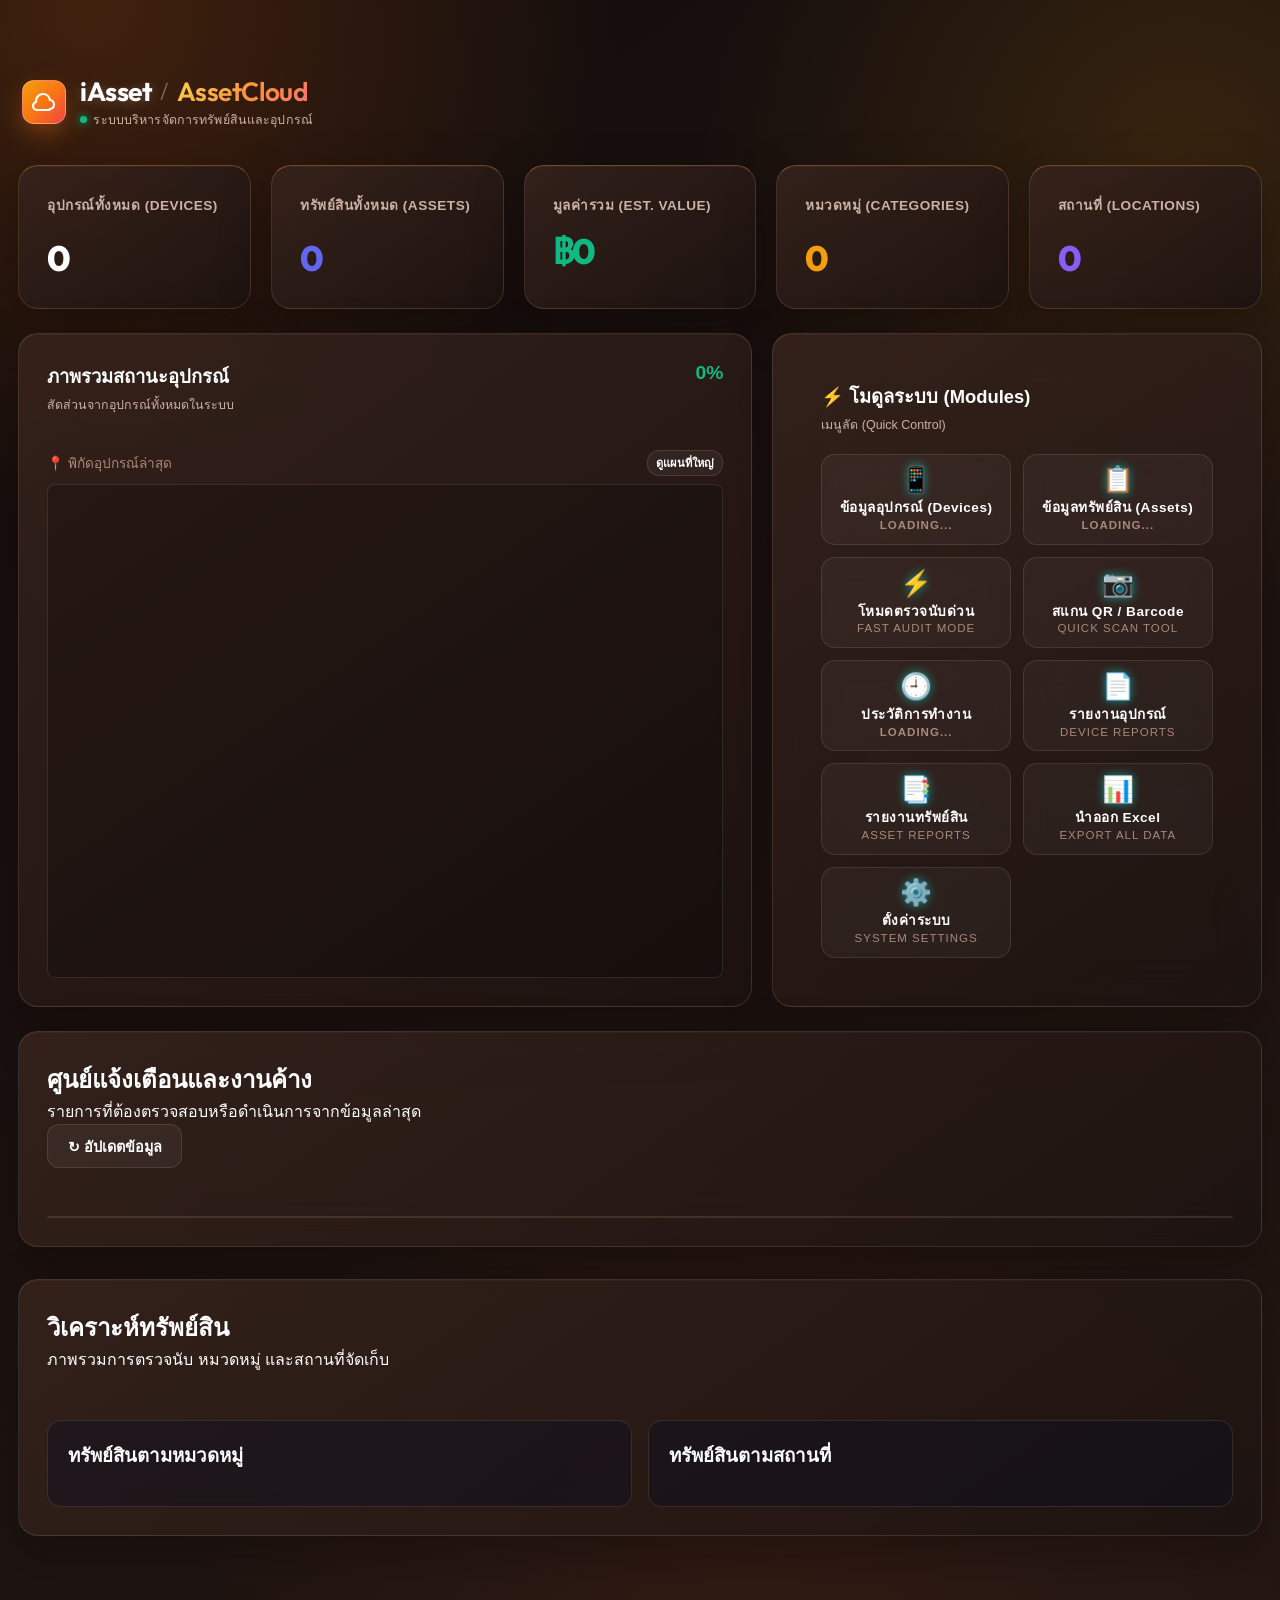
==== commit 91d4cbce: "remove Wi-Fi directory and stored data" ====
--- a/public/index.html
+++ b/public/index.html
@@ -296,13 +296,6 @@
                 <span style="color: var(--text-muted);">System Settings</span>
               </div>
             </div>
-            <div class="cc-module-card" id="cc-btn-wifi" role="button" tabindex="0">
-              <div class="cc-mod-icon" style="color: #fb923c;">📶</div>
-              <div class="cc-mod-info">
-                <h5 style="color: #fb923c;">ข้อมูล Wi‑Fi</h5>
-                <span id="cc-data-wifi" style="color: var(--text-muted);">Protected Directory</span>
-              </div>
-            </div>
             
         </div>
       </div>
@@ -891,22 +884,6 @@
   <!-- Notification Popup -->
   <div id="toast-notification" class="toast hidden"></div>
 
-  <!-- Protected Wi-Fi Directory Modal -->
-  <div id="wifi-directory-modal" class="modal-overlay hidden" role="dialog" aria-modal="true" aria-labelledby="wifi-directory-title">
-    <div class="modal-content wifi-directory-dialog">
-      <div class="wifi-directory-header">
-        <div>
-          <h2 id="wifi-directory-title">📶 ข้อมูล Wi‑Fi</h2>
-          <p>รหัสผ่านถูกซ่อนและต้องยืนยันรหัสผู้ดูแลก่อนเปิดดู</p>
-        </div>
-        <button id="btn-close-wifi-directory" class="btn btn-secondary" type="button">ปิด</button>
-      </div>
-      <div id="wifi-directory-list" class="wifi-directory-list">
-        <div class="wifi-empty-state">กำลังโหลดข้อมูล...</div>
-      </div>
-    </div>
-  </div>
-
   <!-- Location Picker Modal -->
   <div id="location-picker-modal" class="modal-overlay hidden">
     <div class="modal-content" style="max-width: 600px; width: 95%;">
--- a/public/style.css
+++ b/public/style.css
@@ -2624,49 +2624,6 @@
   }
 }
 
-.wifi-directory-dialog {
-  width: min(760px, calc(100% - 2rem));
-  max-width: 760px;
-  max-height: 88dvh;
-  overflow-y: auto;
-}
-
-.wifi-directory-header {
-  display: flex;
-  align-items: flex-start;
-  justify-content: space-between;
-  gap: 1rem;
-  margin-bottom: 1.25rem;
-}
-
-.wifi-directory-header h2 { margin: 0 0 0.35rem; }
-.wifi-directory-header p { margin: 0; color: var(--text-muted); font-size: 0.85rem; }
-.wifi-directory-list { display: grid; gap: 1rem; }
-.wifi-floor-group { display: grid; gap: 0.65rem; }
-.wifi-floor-title { color: #fdba74; font-size: 1rem; margin: 0; }
-
-.wifi-network-row {
-  display: grid;
-  grid-template-columns: minmax(0, 1fr) auto;
-  align-items: center;
-  gap: 1rem;
-  padding: 0.9rem 1rem;
-  background: rgba(20, 14, 13, 0.58);
-  border: 1px solid rgba(251, 146, 60, 0.18);
-  border-radius: 14px;
-}
-
-.wifi-network-row strong { display: block; color: #fffaf5; overflow-wrap: anywhere; }
-.wifi-network-row span { display: block; margin-top: 0.25rem; color: #bda69a; font-size: 0.78rem; }
-.wifi-password-value { color: #fdba74 !important; font-family: ui-monospace, SFMono-Regular, Consolas, monospace; }
-.wifi-empty-state { padding: 2rem; text-align: center; color: var(--text-muted); }
-
-@media (max-width: 600px) {
-  .wifi-directory-header { align-items: stretch; flex-direction: column; }
-  .wifi-network-row { grid-template-columns: 1fr; }
-  .wifi-network-row .btn { width: 100%; }
-}
-
 /* ==========================================================================
    Responsive Menu Enhancement for iPhone / iPad / Smartphones
    ========================================================================== */
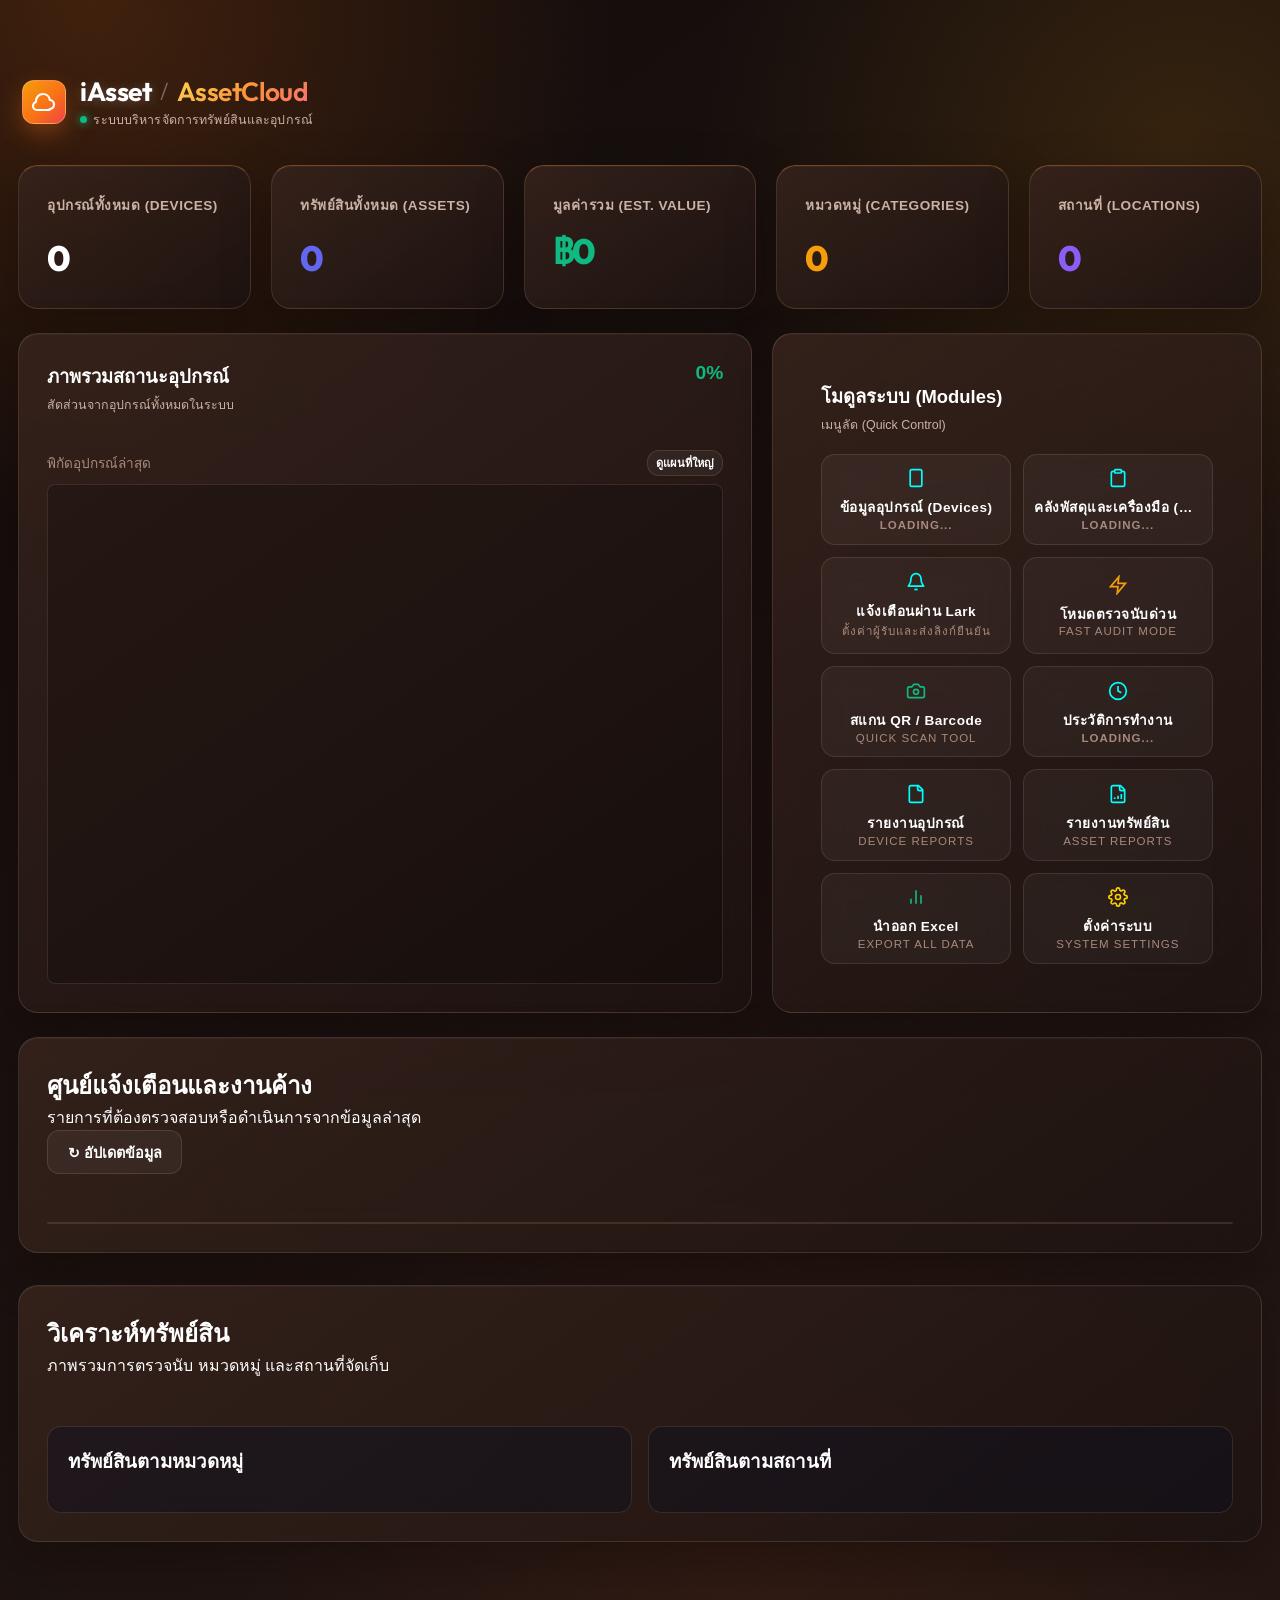
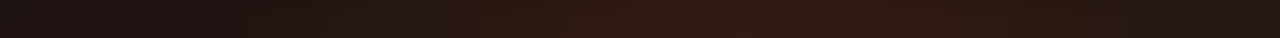
==== commit 4a4bef9c: "feat(store): transform to store and tool management with check-out, return, shelf location, overdue " ====
--- a/public/index.html
+++ b/public/index.html
@@ -6,7 +6,7 @@
   <meta name="theme-color" media="(prefers-color-scheme: light)" content="#1e1b4b">
   <meta name="theme-color" media="(prefers-color-scheme: dark)" content="#070913">
   <meta name="color-scheme" content="dark light">
-  <title>iAsset / AssetCloud - ระบบจัดการทรัพย์สินและอุปกรณ์</title>
+  <title>iAsset Store & Tools - ระบบจัดการสโตร์ คลังพัสดุ และเครื่องมือช่าง</title>
   <link rel="preconnect" href="https://fonts.googleapis.com">
   <link rel="preconnect" href="https://fonts.gstatic.com" crossorigin>
   <link href="https://fonts.googleapis.com/css2?family=Outfit:wght@300;400;600;800&family=Plus+Jakarta+Sans:wght@300;400;500;600;700&display=swap" rel="stylesheet">
@@ -22,8 +22,7 @@
   <link rel="stylesheet" href="style.css">
 </head>
 <body>
-  <div class="background-effects">
-    <div class="glow-orb orb-purple"></div>
+  <div class="background-effects"></div>
     <div class="glow-orb orb-indigo"></div>
   </div>
   <div class="dashboard-layout">
@@ -37,53 +36,53 @@
           <rect x="5" y="2" width="14" height="20" rx="2" ry="2"></rect>
           <line x1="12" y1="18" x2="12.01" y2="18"></line>
         </svg>
-        <span>iAsset / AssetCloud</span>
+        <span>iAsset Store & Tools</span>
       </div>
       <nav class="sidebar-nav">
         <button id="sb-dashboard" class="sidebar-menu-item active">
-          <span class="sb-icon">💻</span>
+          <svg width="18" height="18" viewBox="0 0 24 24" fill="none" stroke="currentColor" stroke-width="2" stroke-linecap="round" stroke-linejoin="round" class="sb-icon"><rect width="20" height="14" x="2" y="3" rx="2"/><line x1="8" x2="16" y1="21" y2="21"/><line x1="12" x2="12" y1="17" y2="21"/></svg>
           <span class="sb-text">แดชบอร์ดอุปกรณ์ (Devices)</span>
         </button>
         <div id="sb-devices-submenu" class="sidebar-submenu">
           <button id="sb-devices-registered" class="sidebar-submenu-item">
-            <span class="sb-submenu-icon">📱</span>
+            <svg width="16" height="16" viewBox="0 0 24 24" fill="none" stroke="currentColor" stroke-width="2" stroke-linecap="round" stroke-linejoin="round" class="sb-submenu-icon"><rect width="14" height="20" x="5" y="2" rx="2" ry="2"/><path d="M12 18h.01"/></svg>
             <span>ข้อมูลอุปกรณ์ที่ลงทะเบียน</span>
           </button>
           <button id="sb-activity-log" class="sidebar-submenu-item">
-            <span class="sb-submenu-icon">🕘</span>
+            <svg width="16" height="16" viewBox="0 0 24 24" fill="none" stroke="currentColor" stroke-width="2" stroke-linecap="round" stroke-linejoin="round" class="sb-submenu-icon"><circle cx="12" cy="12" r="10"/><polyline points="12 6 12 12 16 14"/></svg>
             <span>ประวัติการทำรายการ (Audit Log)</span>
           </button>
           
         </div>
         <button id="sb-assets" class="sidebar-menu-item">
-          <span class="sb-icon">🏢</span>
-          <span class="sb-text">ระบบนับทรัพย์สิน (Assets)</span>
+          <svg width="18" height="18" viewBox="0 0 24 24" fill="none" stroke="currentColor" stroke-width="2" stroke-linecap="round" stroke-linejoin="round" class="sb-icon"><rect width="16" height="20" x="4" y="2" rx="2" ry="2"/><path d="M9 22v-4h6v4"/><path d="M8 6h.01"/><path d="M16 6h.01"/><path d="M8 10h.01"/><path d="M16 10h.01"/><path d="M8 14h.01"/><path d="M16 14h.01"/></svg>
+          <span class="sb-text">คลังพัสดุและเครื่องมือ (Store Inventory)</span>
         </button>
         <div id="sb-assets-submenu" class="sidebar-submenu">
           <button id="sb-assets-registered" class="sidebar-submenu-item">
-            <span class="sb-submenu-icon">📋</span>
-            <span>ข้อมูลทรัพย์สินที่ลงทะเบียน</span>
+            <svg width="16" height="16" viewBox="0 0 24 24" fill="none" stroke="currentColor" stroke-width="2" stroke-linecap="round" stroke-linejoin="round" class="sb-submenu-icon"><path d="M16 4h2a2 2 0 0 1 2 2v14a2 2 0 0 1-2 2H6a2 2 0 0 1-2-2V6a2 2 0 0 1 2-2h2"/><rect width="8" height="4" x="8" y="2" rx="1" ry="1"/></svg>
+            <span>ทะเบียนพัสดุและเครื่องมือช่าง</span>
           </button>
           <button id="sb-scan-qr" class="sidebar-submenu-item">
-            <span class="sb-submenu-icon">📷</span>
+            <svg width="16" height="16" viewBox="0 0 24 24" fill="none" stroke="currentColor" stroke-width="2" stroke-linecap="round" stroke-linejoin="round" class="sb-submenu-icon"><path d="M14.5 4h-5L7 7H4a2 2 0 0 0-2 2v9a2 2 0 0 0 2 2h16a2 2 0 0 0 2-2V9a2 2 0 0 0-2-2h-3l-2.5-3z"/><circle cx="12" cy="13" r="3"/></svg>
             <span>สแกน QR (Scan QR)</span>
           </button>
           
         </div>
         <button id="sb-export-devices-pdf" class="sidebar-menu-item">
-          <span class="sb-icon">📄</span>
+          <svg width="18" height="18" viewBox="0 0 24 24" fill="none" stroke="currentColor" stroke-width="2" stroke-linecap="round" stroke-linejoin="round" class="sb-icon"><path d="M15 2H6a2 2 0 0 0-2 2v16a2 2 0 0 0 2 2h12a2 2 0 0 0 2-2V7Z"/><path d="M14 2v4a2 2 0 0 0 2 2h4"/><path d="M10 9H8"/><path d="M16 13H8"/><path d="M16 17H8"/></svg>
           <span class="sb-text">รายงานอุปกรณ์ (Devices)</span>
         </button>
         <button id="sb-export-assets-pdf" class="sidebar-menu-item">
-          <span class="sb-icon">📑</span>
-          <span class="sb-text">รายงานทรัพย์สิน (Assets)</span>
+          <svg width="18" height="18" viewBox="0 0 24 24" fill="none" stroke="currentColor" stroke-width="2" stroke-linecap="round" stroke-linejoin="round" class="sb-icon"><path d="M15 2H6a2 2 0 0 0-2 2v16a2 2 0 0 0 2 2h12a2 2 0 0 0 2-2V7Z"/><path d="M14 2v4a2 2 0 0 0 2 2h4"/><path d="M8 18v-2"/><path d="M12 18v-4"/><path d="M16 18v-6"/></svg>
+          <span class="sb-text">รายงานสโตร์และพัสดุ (Store Report)</span>
         </button>
         <button id="sb-settings" class="sidebar-menu-item">
-          <span class="sb-icon">⚙️</span>
+          <svg width="18" height="18" viewBox="0 0 24 24" fill="none" stroke="currentColor" stroke-width="2" stroke-linecap="round" stroke-linejoin="round" class="sb-icon"><circle cx="12" cy="12" r="3"/><path d="M19.4 15a1.65 1.65 0 0 0 .33 1.82l.06.06a2 2 0 0 1 0 2.83 2 2 0 0 1-2.83 0l-.06-.06a1.65 1.65 0 0 0-1.82-.33 1.65 1.65 0 0 0-1 1.51V21a2 2 0 0 1-2 2 2 2 0 0 1-2-2v-.09A1.65 1.65 0 0 0 9 19.4a1.65 1.65 0 0 0-1.82.33l-.06.06a2 2 0 0 1-2.83 0 2 2 0 0 1 0-2.83l.06-.06a1.65 1.65 0 0 0 .33-1.82 1.65 1.65 0 0 0-1.51-1H3a2 2 0 0 1-2-2 2 2 0 0 1 2-2h.09A1.65 1.65 0 0 0 4.6 9a1.65 1.65 0 0 0-.33-1.82l-.06-.06a2 2 0 0 1 0-2.83 2 2 0 0 1 2.83 0l.06.06a1.65 1.65 0 0 0 1.82.33H9a1.65 1.65 0 0 0 1-1.51V3a2 2 0 0 1 2-2 2 2 0 0 1 2 2v.09a1.65 1.65 0 0 0 1 1.51 1.65 1.65 0 0 0 1.82-.33l.06-.06a2 2 0 0 1 2.83 0 2 2 0 0 1 0 2.83l-.06.06a1.65 1.65 0 0 0-.33 1.82V9a1.65 1.65 0 0 0 1.51 1H21a2 2 0 0 1 2 2 2 2 0 0 1-2 2h-.09a1.65 1.65 0 0 0-1.51 1z"/></svg>
           <span class="sb-text">ตั้งค่าระบบ (Settings)</span>
         </button>
         <button id="sb-logout" class="sidebar-menu-item">
-          <span class="sb-icon">🚪</span>
+          <svg width="18" height="18" viewBox="0 0 24 24" fill="none" stroke="currentColor" stroke-width="2" stroke-linecap="round" stroke-linejoin="round" class="sb-icon"><path d="M9 21H5a2 2 0 0 1-2-2V5a2 2 0 0 1 2-2h4"/><polyline points="16 17 21 12 16 7"/><line x1="21" x2="9" y1="12" y2="12"/></svg>
           <span class="sb-text">ออกจากระบบ (Logout)</span>
         </button>
       </nav>
@@ -118,9 +117,9 @@
 
       <!-- MAIN NAVIGATION TABS (Moved to Sidebar) -->
       <div class="nav-tabs" style="display: none !important; gap: 1rem; margin-bottom: 1.5rem; border-bottom: 1px solid var(--border-color); padding-bottom: 1rem; flex-wrap: wrap;">
-        <button id="nav-devices-btn" class="btn btn-primary" style="flex: 1; min-width: 200px; padding: 0.75rem; font-size: 1rem;">🗺️ แดชบอร์ดอุปกรณ์ (Devices)</button>
-        <button id="nav-assets-btn" class="btn btn-secondary" style="flex: 1; min-width: 200px; padding: 0.75rem; font-size: 1rem;">🖨️ ระบบนับทรัพย์สิน (Assets)</button>
-        <button id="btn-show-scan-asset" class="btn hidden" style="flex: 1; min-width: 200px; padding: 0.75rem; font-size: 1rem; background: var(--accent-indigo); color: white; box-shadow: 0 4px 12px rgba(99, 102, 241, 0.4);">📷 สแกน QR (Scan Asset)</button>
+        <button id="nav-devices-btn" class="btn btn-primary" style="flex: 1; min-width: 200px; padding: 0.75rem; font-size: 1rem;">แดชบอร์ดอุปกรณ์ (Devices)</button>
+        <button id="nav-assets-btn" class="btn btn-secondary" style="flex: 1; min-width: 200px; padding: 0.75rem; font-size: 1rem;">ระบบนับทรัพย์สิน (Assets)</button>
+        <button id="btn-show-scan-asset" class="btn hidden" style="flex: 1; min-width: 200px; padding: 0.75rem; font-size: 1rem; background: var(--accent-indigo); color: white; box-shadow: 0 4px 12px rgba(99, 102, 241, 0.4);">สแกน QR (Scan Asset)</button>
       </div>
 
       <!-- ICLOUD TOPBAR -->
@@ -214,7 +213,7 @@
           <div id="device-status-bars" class="device-status-bars"></div>
           <div style="margin-top: 1rem; flex: 1; display: flex; flex-direction: column;">
             <div style="display: flex; justify-content: space-between; align-items: center; margin-bottom: 0.5rem;">
-              <span style="font-size: 0.85rem; color: var(--text-muted);">📍 พิกัดอุปกรณ์ล่าสุด</span>
+              <span style="font-size: 0.85rem; color: var(--text-muted);">พิกัดอุปกรณ์ล่าสุด</span>
               <button id="btn-expand-map" class="btn btn-secondary" style="padding: 0.2rem 0.5rem; font-size: 0.7rem;">ดูแผนที่ใหญ่</button>
             </div>
             <div id="mini-map-container" style="flex: 1; min-height: 160px; border-radius: 8px; border: 1px solid rgba(255,255,255,0.1); overflow: hidden; background: rgba(0,0,0,0.2); z-index: 10;"></div>
@@ -225,34 +224,41 @@
         
         <!-- COMMAND CENTER MODULES -->
       <article class="glass-card device-dashboard-panel" id="modules-panel" style="display: flex; flex-direction: column;">
-        <div class="device-dashboard-heading" style="padding: 1.25rem 1.25rem 0;"><div><h2 style="font-size: 1.15rem; margin-bottom: 0.25rem; color: #fff;">⚡ โมดูลระบบ (Modules)</h2><p style="font-size: 0.78rem; color: var(--text-muted); margin: 0;">เมนูลัด (Quick Control)</p></div></div>
+        <div class="device-dashboard-heading" style="padding: 1.25rem 1.25rem 0;"><div><h2 style="font-size: 1.15rem; margin-bottom: 0.25rem; color: #fff;">โมดูลระบบ (Modules)</h2><p style="font-size: 0.78rem; color: var(--text-muted); margin: 0;">เมนูลัด (Quick Control)</p></div></div>
 <div class="modules-panel-body" style="flex: 1;">
         <div class="cc-modules-grid">
             
             <div class="cc-module-card" id="cc-btn-devices-reg">
-              <div class="cc-mod-icon">📱</div>
+              <div class="cc-mod-icon"><svg width="20" height="20" viewBox="0 0 24 24" fill="none" stroke="currentColor" stroke-width="2"><rect width="14" height="20" x="5" y="2" rx="2"/><path d="M12 18h.01"/></svg></div>
               <div class="cc-mod-info">
                 <h5>ข้อมูลอุปกรณ์ (Devices)</h5>
                 <span id="cc-data-devices" style="color: #6366f1; font-weight: bold;">Loading...</span>
               </div>
             </div>
             <div class="cc-module-card" id="cc-btn-assets-reg">
-              <div class="cc-mod-icon">📋</div>
+              <div class="cc-mod-icon"><svg width="20" height="20" viewBox="0 0 24 24" fill="none" stroke="currentColor" stroke-width="2"><path d="M16 4h2a2 2 0 0 1 2 2v14a2 2 0 0 1-2 2H6a2 2 0 0 1-2-2V6a2 2 0 0 1 2-2h2"/><rect width="8" height="4" x="8" y="2" rx="1"/></svg></div>
               <div class="cc-mod-info">
-                <h5>ข้อมูลทรัพย์สิน (Assets)</h5>
+                <h5>คลังพัสดุและเครื่องมือ (Store)</h5>
                 <span id="cc-data-assets" style="color: #6366f1; font-weight: bold;">Loading...</span>
               </div>
             </div>
             
+            <a class="cc-module-card" id="cc-btn-lark-reminders" href="/lark-reminders.html" style="text-decoration: none; color: inherit;">
+              <div class="cc-mod-icon" aria-hidden="true"><svg width="20" height="20" viewBox="0 0 24 24" fill="none" stroke="currentColor" stroke-width="2"><path d="M18 8a6 6 0 0 0-12 0c0 7-3 7-3 9h18c0-2-3-2-3-9"/><path d="M10 21h4"/></svg></div>
+              <div class="cc-mod-info">
+                <h5>แจ้งเตือนผ่าน Lark</h5>
+                <span style="color: var(--text-muted);">ตั้งค่าผู้รับและส่งลิงก์ยืนยัน</span>
+              </div>
+            </a>
             <div class="cc-module-card" id="cc-btn-fast-audit">
-              <div class="cc-mod-icon" style="color: #f59e0b;">⚡</div>
+              <div class="cc-mod-icon" style="color: #f59e0b;"><svg width="20" height="20" viewBox="0 0 24 24" fill="none" stroke="currentColor" stroke-width="2"><polygon points="13 2 3 14 12 14 11 22 21 10 12 10 13 2"/></svg></div>
               <div class="cc-mod-info">
                 <h5 style="color: #f59e0b;">โหมดตรวจนับด่วน</h5>
                 <span style="color: var(--text-muted);">Fast Audit Mode</span>
               </div>
             </div>
             <div class="cc-module-card" id="cc-btn-scan">
-              <div class="cc-mod-icon" style="color: #00ff66;">📷</div>
+              <div class="cc-mod-icon" style="color: #10b981;"><svg width="20" height="20" viewBox="0 0 24 24" fill="none" stroke="currentColor" stroke-width="2"><path d="M14.5 4h-5L7 7H4a2 2 0 0 0-2 2v9a2 2 0 0 0 2 2h16a2 2 0 0 0 2-2V9a2 2 0 0 0-2-2h-3l-2.5-3z"/><circle cx="12" cy="13" r="3"/></svg></div>
               <div class="cc-mod-info">
                 <h5 style="color: #00ff66;">สแกน QR / Barcode</h5>
                 <span style="color: var(--text-muted);">Quick Scan Tool</span>
@@ -260,7 +266,7 @@
             </div>
             
             <div class="cc-module-card" id="cc-btn-logs">
-              <div class="cc-mod-icon">🕘</div>
+              <div class="cc-mod-icon"><svg width="20" height="20" viewBox="0 0 24 24" fill="none" stroke="currentColor" stroke-width="2"><circle cx="12" cy="12" r="10"/><polyline points="12 6 12 12 16 14"/></svg></div>
               <div class="cc-mod-info">
                 <h5>ประวัติการทำงาน</h5>
                 <span id="cc-data-logs" style="color: #6366f1; font-weight: bold;">Loading...</span>
@@ -268,14 +274,14 @@
             </div>
             
             <div class="cc-module-card" id="cc-btn-reports-dev">
-              <div class="cc-mod-icon">📄</div>
+              <div class="cc-mod-icon"><svg width="20" height="20" viewBox="0 0 24 24" fill="none" stroke="currentColor" stroke-width="2"><path d="M15 2H6a2 2 0 0 0-2 2v16a2 2 0 0 0 2 2h12a2 2 0 0 0 2-2V7Z"/><path d="M14 2v4a2 2 0 0 0 2 2h4"/></svg></div>
               <div class="cc-mod-info">
                 <h5>รายงานอุปกรณ์</h5>
                 <span style="color: var(--text-muted);">Device Reports</span>
               </div>
             </div>
             <div class="cc-module-card" id="cc-btn-reports-ass">
-              <div class="cc-mod-icon">📑</div>
+              <div class="cc-mod-icon"><svg width="20" height="20" viewBox="0 0 24 24" fill="none" stroke="currentColor" stroke-width="2"><path d="M15 2H6a2 2 0 0 0-2 2v16a2 2 0 0 0 2 2h12a2 2 0 0 0 2-2V7Z"/><path d="M14 2v4a2 2 0 0 0 2 2h4"/><path d="M8 18v-2"/><path d="M12 18v-4"/><path d="M16 18v-6"/></svg></div>
               <div class="cc-mod-info">
                 <h5>รายงานทรัพย์สิน</h5>
                 <span style="color: var(--text-muted);">Asset Reports</span>
@@ -283,14 +289,14 @@
             </div>
 
             <div class="cc-module-card" id="cc-btn-export-excel">
-              <div class="cc-mod-icon" style="color: #10b981;">📊</div>
+              <div class="cc-mod-icon" style="color: #10b981;"><svg width="20" height="20" viewBox="0 0 24 24" fill="none" stroke="currentColor" stroke-width="2"><line x1="18" x2="18" y1="20" y2="10"/><line x1="12" x2="12" y1="20" y2="4"/><line x1="6" x2="6" y1="20" y2="14"/></svg></div>
               <div class="cc-mod-info">
                 <h5 style="color: #10b981;">นำออก Excel</h5>
                 <span style="color: var(--text-muted);">Export All Data</span>
               </div>
             </div>
             <div class="cc-module-card" id="cc-btn-settings">
-              <div class="cc-mod-icon" style="color: #ffcc00;">⚙️</div>
+              <div class="cc-mod-icon" style="color: #ffcc00;"><svg width="20" height="20" viewBox="0 0 24 24" fill="none" stroke="currentColor" stroke-width="2"><circle cx="12" cy="12" r="3"/><path d="M19.4 15a1.65 1.65 0 0 0 .33 1.82l.06.06a2 2 0 0 1 0 2.83 2 2 0 0 1-2.83 0l-.06-.06a1.65 1.65 0 0 0-1.82-.33 1.65 1.65 0 0 0-1 1.51V21a2 2 0 0 1-2 2 2 2 0 0 1-2-2v-.09A1.65 1.65 0 0 0 9 19.4a1.65 1.65 0 0 0-1.82.33l-.06.06a2 2 0 0 1-2.83 0 2 2 0 0 1 0-2.83l.06-.06a1.65 1.65 0 0 0 .33-1.82 1.65 1.65 0 0 0-1.51-1H3a2 2 0 0 1-2-2 2 2 0 0 1 2-2h.09A1.65 1.65 0 0 0 4.6 9a1.65 1.65 0 0 0-.33-1.82l-.06-.06a2 2 0 0 1 0-2.83 2 2 0 0 1 2.83 0l.06.06a1.65 1.65 0 0 0 1.82.33H9a1.65 1.65 0 0 0 1-1.51V3a2 2 0 0 1 2-2 2 2 0 0 1 2 2v.09a1.65 1.65 0 0 0 1 1.51 1.65 1.65 0 0 0 1.82-.33l.06-.06a2 2 0 0 1 2.83 0 2 2 0 0 1 0 2.83l-.06.06a1.65 1.65 0 0 0-.33 1.82V9a1.65 1.65 0 0 0 1.51 1H21a2 2 0 0 1 2 2 2 2 0 0 1-2 2h-.09a1.65 1.65 0 0 0-1.51 1z"/></svg></div>
               <div class="cc-mod-info">
                 <h5 style="color: #ffcc00;">ตั้งค่าระบบ</h5>
                 <span style="color: var(--text-muted);">System Settings</span>
@@ -360,7 +366,7 @@
         <!-- SEARCH & FILTER BAR -->
         <div class="search-filter-bar" style="display: flex; gap: 1rem; margin-bottom: 1.5rem; flex-wrap: wrap; align-items: center;">
           <div style="flex: 3; min-width: 250px; position: relative;">
-            <input type="text" id="search-input" placeholder="🔍 ค้นหาตามชื่อผู้ใช้, ตำแหน่ง, S/N, อุปกรณ์เสริม หรือที่อยู่..." style="width: 100%; padding: 0.75rem 1rem; border-radius: 8px; border: 1px solid rgba(255,255,255,0.1); background: rgba(0,0,0,0.25); color: #fff; outline: none; font-family: 'Plus Jakarta Sans', sans-serif;">
+            <input type="text" id="search-input" placeholder="ค้นหาตามชื่อผู้ใช้, ตำแหน่ง, S/N, อุปกรณ์เสริม หรือที่อยู่..." style="width: 100%; padding: 0.75rem 1rem; border-radius: 8px; border: 1px solid rgba(255,255,255,0.1); background: rgba(0,0,0,0.25); color: #fff; outline: none; font-family: 'Plus Jakarta Sans', sans-serif;">
           </div>
           <div style="flex: 1.5; min-width: 150px;">
             <select id="status-filter" style="width: 100%; padding: 0.75rem 1rem; border-radius: 8px; border: 1px solid rgba(255,255,255,0.1); background: rgba(18, 18, 29, 0.95); color: #fff; outline: none; font-family: 'Plus Jakarta Sans', sans-serif; cursor: pointer;">
@@ -373,7 +379,7 @@
           </div>
           <div style="flex: 0.8; min-width: 130px; display: none;">
             <button id="btn-export-pdf" class="btn btn-secondary" style="width: 100%; height: 42px; display: flex; align-items: center; justify-content: center; gap: 0.5rem; background: var(--accent-purple); color: #fff; border-color: var(--accent-purple); font-family: 'Plus Jakarta Sans', sans-serif; font-weight: 500;">
-              📊 Export PDF
+              Export PDF
             </button>
           </div>
         </div>
@@ -448,7 +454,7 @@
         <div class="glass-card" style="margin-bottom: 1.5rem; padding: 1.5rem;">
           <div style="display: flex; justify-content: space-between; align-items: center; margin-bottom: 1rem;">
             <h3 style="font-family: 'Outfit', sans-serif; font-size: 1.25rem; font-weight: 600; color: #fff; margin: 0; display: flex; align-items: center; gap: 0.5rem;">
-              <span>📍</span> แผนที่ติดตามอุปกรณ์ (Device Location Map)
+              <svg width="18" height="18" viewBox="0 0 24 24" fill="none" stroke="currentColor" stroke-width="2" style="vertical-align: middle; margin-right: 6px;"><path d="M20 10c0 6-8 12-8 12s-8-6-8-12a8 8 0 0 1 16 0Z"/><circle cx="12" cy="10" r="3"/></svg> แผนที่ติดตามอุปกรณ์ (Device Location Map)
             </h3>
             <span style="font-size: 0.8rem; color: var(--text-muted);">
               พิกัดอ้างอิงจากการระบุตำแหน่งขณะกดยืนยันตัวตน
@@ -541,8 +547,8 @@
         <section id="registered-assets-page" class="glass-card main-card hidden">
           <div class="card-header">
             <div>
-              <h2>ข้อมูลทรัพย์สินที่ลงทะเบียน</h2>
-              <p class="subtitle" style="margin-top: 0.25rem;">รายการทรัพย์สินทั้งหมดที่บันทึกไว้ในระบบ</p>
+              <h2>ทะเบียนพัสดุ เครื่องมือ และอุปกรณ์สโตร์</h2>
+              <p class="subtitle" style="margin-top: 0.25rem;">จัดการสต็อก สถานะเบิกยืม-รับคืน และพิกัดชั้นวาง (Rack / Shelf)</p>
             </div>
             <div>
               <button id="btn-show-add-asset" class="btn btn-secondary">
@@ -558,7 +564,7 @@
           <!-- SCAN ASSET DRAWER -->
           <div id="scan-asset-drawer" class="drawer hidden" style="background: rgba(0,0,0,0.2); border: 1px solid rgba(255,255,255,0.1); border-radius: 12px; margin-bottom: 1.5rem;">
             <div style="display: flex; justify-content: space-between; align-items: center; margin-bottom: 1rem;">
-              <h3 style="margin: 0; font-size: 1.1rem;">📷 สแกน QR Code ทรัพย์สิน</h3>
+              <h3 style="margin: 0; font-size: 1.1rem;">สแกน QR Code ทรัพย์สิน</h3>
               <button id="btn-close-scan-asset" class="btn-text" style="color: #fca5a5;">ปิดกล้อง (Close)</button>
             </div>
             <div id="admin-qr-reader" style="width: 100%; border-radius: 8px; overflow: hidden; background: #000;"></div>
@@ -580,12 +586,24 @@
                 <label for="new-asset-sn">หมายเลขซีเรียล (S/N)</label>
                 <input type="text" id="new-asset-sn" placeholder="Serial Number / รหัสครุภัณฑ์">
               </div>
+              <div class="input-field">
+                <label for="new-asset-shelf">พิกัดชั้นวางในสโตร์ (Rack / Bin / Shelf)</label>
+                <input type="text" id="new-asset-shelf" placeholder="เช่น ชั้น A-02, ล็อก B1, ตู้ 3" style="background: rgba(37, 99, 235, 0.1); border-color: rgba(59, 130, 246, 0.4);">
+              </div>
+              <div class="input-field">
+                <label for="new-asset-status">สถานะเริ่มต้น (Initial Status)</label>
+                <select id="new-asset-status" style="width: 100%; padding: 0.65rem 0.75rem; background: var(--bg-card); color: #fff; border: 1px solid var(--border-color); border-radius: 8px;">
+                  <option value="available" selected>🟢 พร้อมใช้งานในสโตร์ (Available)</option>
+                  <option value="borrowed">🟡 ถูกเบิกยืมใช้งาน (Borrowed)</option>
+                  <option value="maintenance">🔴 ส่งซ่อม / ตรวจสภาพ (Maintenance)</option>
+                </select>
+              </div>
               <div class="input-field" style="grid-column: span 2;">
-                <label for="new-asset-location">สถานที่ตั้ง (Location)</label>
+                <label for="new-asset-location">สถานที่จัดเก็บหลัก / โกดัง (Warehouse Location)</label>
                 <div style="display: flex; gap: 0.5rem;">
-                  <input type="text" id="new-asset-location" placeholder="เช่น ห้องประชุม 1, ชั้น 2" style="flex: 1;">
+                  <input type="text" id="new-asset-location" placeholder="เช่น สโตร์กลาง, คลังพัสดุช่าง 1" style="flex: 1;">
                   <button type="button" id="btn-pick-location-new" class="btn btn-secondary" style="white-space: nowrap; padding: 0 1rem; display: flex; align-items: center; gap: 0.5rem;">
-                    📍 แผนที่
+                    แผนที่
                   </button>
                 </div>
               </div>
@@ -598,8 +616,8 @@
                       เพิ่มรูปภาพ
                     </summary>
                     <div class="image-source-menu">
-                      <button type="button" id="btn-open-new-camera" class="image-source-option">📷 ถ่ายรูป</button>
-                      <label for="new-asset-image" class="image-source-option">🖼️ เลือกภาพ</label>
+                      <button type="button" id="btn-open-new-camera" class="image-source-option">ถ่ายรูป</button>
+                      <label for="new-asset-image" class="image-source-option">เลือกภาพ</label>
                     </div>
                   </details>
                   <span id="new-asset-image-filename" style="color: var(--text-muted); font-size: 0.85rem;">ยังไม่ได้เลือกรูปภาพ</span>
@@ -633,12 +651,22 @@
                 <input type="text" id="edit-asset-sn">
               </div>
               <div class="input-field">
-                <label for="edit-asset-location">สถานที่ตั้ง (Location)</label>
+                <label for="edit-asset-shelf">พิกัดชั้นวาง (Rack / Shelf)</label>
+                <input type="text" id="edit-asset-shelf" placeholder="เช่น ชั้น A-02">
+              </div>
+              <div class="input-field">
+                <label for="edit-asset-status">สถานะพัสดุ</label>
+                <select id="edit-asset-status" style="width: 100%; padding: 0.65rem 0.75rem; background: var(--bg-card); color: #fff; border: 1px solid var(--border-color); border-radius: 8px;">
+                  <option value="available">🟢 พร้อมใช้งานในสโตร์ (Available)</option>
+                  <option value="borrowed">🟡 ถูกเบิกยืมใช้งาน (Borrowed)</option>
+                  <option value="maintenance">🔴 ส่งซ่อม / ชำรุด (Maintenance)</option>
+                </select>
+              </div>
+              <div class="input-field" style="grid-column: span 2;">
+                <label for="edit-asset-location">สถานที่จัดเก็บหลัก (Warehouse)</label>
                 <div style="display: flex; gap: 0.5rem;">
                   <input type="text" id="edit-asset-location">
-                  <button type="button" id="btn-pick-location-edit" class="btn btn-secondary" style="white-space: nowrap; padding: 0 0.5rem;" title="เลือกจากแผนที่">
-                    📍
-                  </button>
+                  <button type="button" id="btn-pick-location-edit" class="btn btn-secondary" style="white-space: nowrap; padding: 0 0.5rem;" title="เลือกจากแผนที่"><svg width="14" height="14" viewBox="0 0 24 24" fill="none" stroke="currentColor" stroke-width="2"><path d="M20 10c0 6-8 12-8 12s-8-6-8-12a8 8 0 0 1 16 0Z"/><circle cx="12" cy="10" r="3"/></svg></button>
                 </div>
               </div>
               <div class="input-field" style="grid-column: span 2;">
@@ -650,8 +678,8 @@
                       เพิ่มรูปภาพ
                     </summary>
                     <div class="image-source-menu">
-                      <button type="button" id="btn-open-edit-camera" class="image-source-option">📷 ถ่ายรูป</button>
-                      <label for="edit-asset-image" class="image-source-option">🖼️ เลือกภาพ</label>
+                      <button type="button" id="btn-open-edit-camera" class="image-source-option">ถ่ายรูป</button>
+                      <label for="edit-asset-image" class="image-source-option">เลือกภาพ</label>
                     </div>
                   </details>
                   <span id="edit-asset-image-filename" style="color: var(--text-muted); font-size: 0.85rem;">ยังไม่ได้เลือกรูปภาพ</span>
@@ -710,7 +738,7 @@
             <p>ปรับเฉพาะประสบการณ์ใช้งานบนเบราว์เซอร์นี้ โดยไม่แก้ไขข้อมูลอุปกรณ์หรือทรัพย์สิน</p>
           </div>
           <div class="settings-heading-actions">
-            <span class="settings-readonly-badge">🔒 Database Safe</span>
+            <span class="settings-readonly-badge">Database Safe</span>
             <button id="btn-back-from-settings" class="btn btn-secondary" type="button">← กลับแดชบอร์ด</button>
           </div>
         </div>
@@ -724,7 +752,7 @@
 
         <div class="settings-grid">
           <section class="settings-panel">
-            <div class="settings-panel-title"><span>✨</span><div><h3>หน้าจอและการเคลื่อนไหว</h3><p>บันทึกเฉพาะในเบราว์เซอร์เครื่องนี้</p></div></div>
+            <div class="settings-panel-title"><span class="settings-panel-icon"><svg width="18" height="18" viewBox="0 0 24 24" fill="none" stroke="currentColor" stroke-width="2"><polygon points="12 2 15.09 8.26 22 9.27 17 14.14 18.18 21.02 12 17.77 5.82 21.02 7 14.14 2 9.27 8.91 8.26 12 2"/></svg></span><div><h3>หน้าจอและการเคลื่อนไหว</h3><p>บันทึกเฉพาะในเบราว์เซอร์เครื่องนี้</p></div></div>
             <label class="settings-toggle-row">
               <span><strong>GSAP Animation</strong><small>เปิดการเคลื่อนไหวของเมนู Liquid Glass</small></span>
               <input id="setting-motion" type="checkbox" checked><i></i>
@@ -740,14 +768,14 @@
           </section>
 
           <section class="settings-panel">
-            <div class="settings-panel-title"><span>🔔</span><div><h3>การแจ้งเตือนบนหน้าจอ</h3><p>ตั้งค่าการแสดงผล ไม่แก้สถานะรายการ</p></div></div>
+            <div class="settings-panel-title"><span class="settings-panel-icon"><svg width="18" height="18" viewBox="0 0 24 24" fill="none" stroke="currentColor" stroke-width="2"><path d="M6 8a6 6 0 0 1 12 0c0 7 3 9 3 9H3s3-2 3-9"/><path d="M10.3 21a1.94 1.94 0 0 0 3.4 0"/></svg></span><div><h3>การแจ้งเตือนบนหน้าจอ</h3><p>ตั้งค่าการแสดงผล ไม่แก้สถานะรายการ</p></div></div>
             <label class="settings-toggle-row"><span><strong>Pending / Unverified</strong><small>แสดงงานที่รอตรวจสอบในศูนย์แจ้งเตือน</small></span><input id="setting-alert-pending" type="checkbox" checked><i></i></label>
             <label class="settings-toggle-row"><span><strong>Overdue</strong><small>แสดงรายการที่เกินกำหนด</small></span><input id="setting-alert-overdue" type="checkbox" checked><i></i></label>
             <label class="settings-toggle-row"><span><strong>ทรัพย์สินยังไม่สแกน</strong><small>แสดงรายการที่ยังไม่มี Last Scanned</small></span><input id="setting-alert-assets" type="checkbox" checked><i></i></label>
           </section>
 
           <section class="settings-panel">
-            <div class="settings-panel-title"><span>🛡️</span><div><h3>ความปลอดภัย</h3><p>ข้อมูลสำคัญแสดงแบบอ่านอย่างเดียว</p></div></div>
+            <div class="settings-panel-title"><span class="settings-panel-icon"><svg width="18" height="18" viewBox="0 0 24 24" fill="none" stroke="currentColor" stroke-width="2"><path d="M20 13c0 5-3.5 7.5-7.66 8.95a1 1 0 0 1-.67-.01C7.5 20.5 4 18 4 13V6a1 1 0 0 1 1-1c2 0 4.5-1.2 6.24-2.72a1.17 1.17 0 0 1 1.52 0C14.51 3.81 17 5 19 5a1 1 0 0 1 1 1z"/></svg></span><div><h3>ความปลอดภัย</h3><p>ข้อมูลสำคัญแสดงแบบอ่านอย่างเดียว</p></div></div>
             <div class="settings-info-row"><span>การยืนยันคำสั่ง</span><strong>เปิดใช้งาน</strong></div>
             <div class="settings-info-row"><span>Add / Verify / Edit / Delete</span><strong>ต้องใช้รหัสผ่าน</strong></div>
             <div class="settings-info-row"><span>ข้อมูลรหัสผ่าน</span><strong>ถูกซ่อน</strong></div>
@@ -755,7 +783,7 @@
           </section>
 
           <section class="settings-panel">
-            <div class="settings-panel-title"><span>☁️</span><div><h3>ฐานข้อมูล Lark</h3><p>ตรวจสอบการเชื่อมต่อแบบอ่านอย่างเดียว</p></div></div>
+            <div class="settings-panel-title"><span class="settings-panel-icon"><svg width="18" height="18" viewBox="0 0 24 24" fill="none" stroke="currentColor" stroke-width="2"><path d="M17.5 19C19.9853 19 22 16.9853 22 14.5C22 12.1332 20.1764 10.1983 17.8687 10.0166C17.3773 6.62149 14.4532 4 11 4C7.13401 4 4 7.13401 4 11C4 11.2384 4.01192 11.4741 4.03503 11.7066C2.28588 12.3929 1 14.0487 1 16C1 18.2091 2.79086 20 5 20H17.5V19Z"/></svg></span><div><h3>ฐานข้อมูล Lark</h3><p>ตรวจสอบการเชื่อมต่อแบบอ่านอย่างเดียว</p></div></div>
             <div class="settings-info-row"><span>Table ID</span><strong>tbl4aur2pyRyYgXM</strong></div>
             <div class="settings-info-row"><span>View ID</span><strong>vew9gGopfl</strong></div>
             <div class="settings-connection-row"><span id="settings-lark-status" class="settings-connection-badge">ยังไม่ได้ทดสอบ</span></div>
@@ -766,7 +794,7 @@
           </section>
 
           <section class="settings-panel settings-panel-wide">
-            <div class="settings-panel-title"><span>📄</span><div><h3>รายงาน PDF</h3><p>กำหนดรูปแบบไฟล์ส่งออกเท่านั้น</p></div></div>
+            <div class="settings-panel-title"><span class="settings-panel-icon"><svg width="18" height="18" viewBox="0 0 24 24" fill="none" stroke="currentColor" stroke-width="2"><path d="M15 2H6a2 2 0 0 0-2 2v16a2 2 0 0 0 2 2h12a2 2 0 0 0 2-2V7Z"/><path d="M14 2v4a2 2 0 0 0 2 2h4"/></svg></span><div><h3>รายงาน PDF</h3><p>กำหนดรูปแบบไฟล์ส่งออกเท่านั้น</p></div></div>
             <div class="settings-report-grid">
               <label class="settings-field-row"><span><strong>แนวกระดาษ</strong></span><select id="setting-report-orientation"><option value="landscape">แนวนอน</option><option value="portrait">แนวตั้ง</option></select></label>
               <label class="settings-field-row"><span><strong>คุณภาพไฟล์</strong></span><select id="setting-report-quality"><option value="high">สูง</option><option value="standard">มาตรฐาน</option></select></label>
@@ -789,7 +817,7 @@
           <div id="qrcode-container" class="qr-preview-code"></div>
           <p class="qr-preview-help">สแกน QR นี้ด้วยโทรศัพท์เพื่อเปิดข้อมูลทรัพย์สิน</p>
           <div class="qr-preview-actions">
-            <button id="btn-save-qr" class="btn btn-primary" type="button">💾 บันทึกรูป QR</button>
+            <button id="btn-save-qr" class="btn btn-primary" type="button">บันทึกรูป QR</button>
             <button id="btn-close-qr-modal" class="btn btn-secondary" type="button">ปิด</button>
           </div>
         </div>
@@ -815,7 +843,7 @@
         <section id="client-registration-section" class="client-sub-panel hidden">
           <!-- QR Scanner / Default State -->
           <div style="background: rgba(0, 0, 0, 0.2); border: 1px solid rgba(255, 255, 255, 0.1); border-radius: 12px; padding: 1rem; margin-bottom: 1rem; text-align: center;">
-            <p style="color: #fff; font-size: 0.95rem; margin-bottom: 1rem;"><strong>📷 ระบบสแกน QR ทรัพย์สิน</strong><br>แสกนคิวอาร์โค้ดของทรัพย์สินเพื่อทำการ Check-in</p>
+            <p style="color: #fff; font-size: 0.95rem; margin-bottom: 1rem;"><strong>ระบบสแกน QR ทรัพย์สิน</strong><br>แสกนคิวอาร์โค้ดของทรัพย์สินเพื่อทำการ Check-in</p>
             <div id="qr-reader" style="width: 100%; border-radius: 8px; overflow: hidden;"></div>
             <div id="qr-reader-results" style="margin-top: 1rem; font-weight: bold; color: var(--accent-purple);"></div>
           </div>
@@ -887,7 +915,7 @@
   <!-- Location Picker Modal -->
   <div id="location-picker-modal" class="modal-overlay hidden">
     <div class="modal-content" style="max-width: 600px; width: 95%;">
-      <h2>📍 เลือกสถานที่ตั้งบนแผนที่</h2>
+      <h2>เลือกสถานที่ตั้งบนแผนที่</h2>
       <p style="color: var(--text-muted); margin-bottom: 1rem; font-size: 0.9rem;">คลิกบนแผนที่เพื่อปักหมุดตำแหน่ง แล้วกด "ยืนยันตำแหน่ง"</p>
       <div id="picker-map-container" style="width: 100%; height: 350px; border-radius: 8px; margin-bottom: 1rem; background: #222;"></div>
       <div id="picker-address-preview" style="background: rgba(255,255,255,0.05); padding: 0.75rem; border-radius: 8px; margin-bottom: 1rem; font-size: 0.9rem; min-height: 40px; color: #fff;">
@@ -903,7 +931,7 @@
   <!-- Camera Capture Modal -->
   <div id="camera-capture-modal" class="modal-overlay hidden" role="dialog" aria-modal="true" aria-labelledby="camera-capture-title">
     <div class="modal-content camera-capture-dialog">
-      <h2 id="camera-capture-title">📷 ถ่ายรูปทรัพย์สิน</h2>
+      <h2 id="camera-capture-title">ถ่ายรูปทรัพย์สิน</h2>
       <p id="camera-capture-status" class="camera-capture-status">กำลังเปิดกล้อง...</p>
       <div class="camera-capture-stage">
         <video id="camera-capture-video" autoplay playsinline muted></video>
@@ -911,7 +939,7 @@
       </div>
       <div class="camera-capture-actions">
         <button id="btn-close-camera" class="btn btn-secondary" type="button">ยกเลิก</button>
-        <button id="btn-capture-photo" class="btn btn-primary" type="button">📸 ถ่ายภาพ</button>
+        <button id="btn-capture-photo" class="btn btn-primary" type="button">ถ่ายภาพ</button>
         <button id="btn-retake-photo" class="btn btn-secondary hidden" type="button">ถ่ายใหม่</button>
         <button id="btn-use-photo" class="btn btn-primary hidden" type="button">ใช้ภาพนี้</button>
       </div>
@@ -923,6 +951,57 @@
   <script src="https://cdn.jsdelivr.net/npm/sortablejs@latest/Sortable.min.js"></script>
   <script src="app.js"></script>
 
+
+  <!-- STORE BORROW & RETURN MODAL -->
+  <div id="store-action-modal" class="hidden" style="position: fixed; inset: 0; z-index: 9999; display: flex; align-items: center; justify-content: center; background: rgba(0,0,0,0.75); backdrop-filter: blur(8px); padding: 1rem;">
+    <div class="glass-card" style="max-width: 440px; width: 100%; background: #0f172a; border: 1px solid rgba(255,255,255,0.15); border-radius: 16px; padding: 1.5rem; box-shadow: 0 20px 50px rgba(0,0,0,0.6);">
+      <div style="display: flex; justify-content: space-between; align-items: center; margin-bottom: 1.25rem;">
+        <h3 id="store-modal-title" style="margin: 0; font-size: 1.2rem; color: #fff;">📦 เบิกยืมอุปกรณ์สโตร์</h3>
+        <button id="btn-close-store-modal" type="button" style="background: none; border: none; color: #94a3b8; font-size: 1.25rem; cursor: pointer;">✕</button>
+      </div>
+
+      <div style="padding: 0.75rem 1rem; background: rgba(255,255,255,0.05); border-radius: 10px; margin-bottom: 1.25rem;">
+        <div style="font-size: 0.8rem; color: #94a3b8;">อุปกรณ์ / พัสดุ:</div>
+        <div id="store-modal-asset-name" style="font-weight: 600; color: #60a5fa; font-size: 1.05rem;">-</div>
+        <div id="store-modal-asset-shelf" style="font-size: 0.8rem; color: #cbd5e1; margin-top: 0.25rem;">พิกัดชั้น: -</div>
+      </div>
+
+      <!-- BORROW FORM -->
+      <div id="store-borrow-section">
+        <div class="input-field" style="margin-bottom: 1rem;">
+          <label for="borrow-person-name" style="color: #cbd5e1; font-size: 0.85rem; display: block; margin-bottom: 0.4rem;">ชื่อผู้เบิก / ช่างผู้ใช้งาน *</label>
+          <input type="text" id="borrow-person-name" placeholder="เช่น นายสมชาย (ช่างไฟ), กิตติศักดิ์" style="width: 100%; padding: 0.65rem 0.75rem; border-radius: 8px; background: rgba(255,255,255,0.08); border: 1px solid rgba(255,255,255,0.2); color: #fff;">
+        </div>
+        <div class="input-field" style="margin-bottom: 1rem;">
+          <label for="borrow-due-date" style="color: #cbd5e1; font-size: 0.85rem; display: block; margin-bottom: 0.4rem;">กำหนดส่งคืน (Due Date)</label>
+          <input type="date" id="borrow-due-date" style="width: 100%; padding: 0.65rem 0.75rem; border-radius: 8px; background: rgba(255,255,255,0.08); border: 1px solid rgba(255,255,255,0.2); color: #fff;">
+        </div>
+        <div class="input-field" style="margin-bottom: 1.25rem;">
+          <label for="borrow-note" style="color: #cbd5e1; font-size: 0.85rem; display: block; margin-bottom: 0.4rem;">หมายเหตุงาน / สถานที่นำไปใช้</label>
+          <input type="text" id="borrow-note" placeholder="เช่น นำไปซ่อมตู้ MDB ชั้น 3" style="width: 100%; padding: 0.65rem 0.75rem; border-radius: 8px; background: rgba(255,255,255,0.08); border: 1px solid rgba(255,255,255,0.2); color: #fff;">
+        </div>
+        <button id="btn-submit-borrow" class="btn btn-primary" style="width: 100%; padding: 0.75rem; font-weight: 600; background: #2563eb;">ยืนยันจ่ายของออก (Check Out)</button>
+      </div>
+
+      <!-- RETURN FORM -->
+      <div id="store-return-section" class="hidden">
+        <div style="margin-bottom: 1rem; color: #cbd5e1; font-size: 0.9rem;">
+          ผู้ยืมปัจจุบัน: <strong id="return-borrower-name" style="color: #fbbf24;">-</strong>
+        </div>
+        <div class="input-field" style="margin-bottom: 1.25rem;">
+          <label for="return-condition" style="color: #cbd5e1; font-size: 0.85rem; display: block; margin-bottom: 0.4rem;">ตรวจสภาพหลังคืน (Condition Check)</label>
+          <select id="return-condition" style="width: 100%; padding: 0.65rem 0.75rem; border-radius: 8px; background: rgba(255,255,255,0.08); border: 1px solid rgba(255,255,255,0.2); color: #fff;">
+            <option value="สภาพสมบูรณ์ พร้อมจัดเก็บเข้าชั้น">✅ สภาพสมบูรณ์ พร้อมจัดเก็บเข้าชั้นเดิม</option>
+            <option value="ชำรุดเล็กน้อย ต้องทำความสะอาด/บำรุงรักษา">⚠️ ต้องทำความสะอาด / บำรุงรักษา</option>
+            <option value="ชำรุดเสียหาย ต้องส่งซ่อม">❌ ชำรุดเสียหาย ต้องส่งซ่อม</option>
+          </select>
+        </div>
+        <button id="btn-submit-return" class="btn btn-primary" style="width: 100%; padding: 0.75rem; font-weight: 600; background: #10b981;">รับคืนเข้าสโตร์ (Check In to Rack)</button>
+      </div>
+
+    </div>
+  </div>
+
 </body>
 </html>
 
--- a/public/style.css
+++ b/public/style.css
@@ -4,10 +4,10 @@
   --border-color: rgba(255, 255, 255, 0.08);
   --border-hover: rgba(255, 255, 255, 0.15);
 
-  --primary-color: #6366f1; /* Indigo */
-  --primary-glow: rgba(99, 102, 241, 0.4);
-  --secondary-color: #ec4899; /* Pink */
-  --secondary-glow: rgba(236, 72, 153, 0.4);
+  --primary-color: #3b82f6; /* Modern Titanium Cobalt */
+  --primary-glow: rgba(59, 130, 246, 0.25);
+  --secondary-color: #0ea5e9; /* Precision Sky/Cyan */
+  --secondary-glow: rgba(14, 165, 233, 0.2);
 
   --success-color: #10b981;
   --success-glow: rgba(16, 185, 129, 0.2);
@@ -43,46 +43,20 @@
   flex-direction: column;
 }
 
-/* Background Gradients */
+/* Architectural Titanium Canvas Background */
 .background-effects {
-  position: absolute;
-  top: 0;
-  left: 0;
+  position: fixed;
+  inset: 0;
   width: 100%;
   height: 100%;
   z-index: -2;
   overflow: hidden;
   pointer-events: none;
-}
-
-.glow-orb {
-  position: absolute;
-  border-radius: 50%;
-  filter: blur(120px);
-  opacity: 0.3;
-}
-
-.orb-purple {
-  width: 600px;
-  height: 600px;
-  background: radial-gradient(circle, var(--secondary-color) 0%, transparent 70%);
-  top: -15%;
-  right: -10%;
-  animation: float 25s infinite alternate ease-in-out;
-}
-
-.orb-indigo {
-  width: 500px;
-  height: 500px;
-  background: radial-gradient(circle, var(--primary-color) 0%, transparent 70%);
-  bottom: -10%;
-  left: -5%;
-  animation: float 20s infinite alternate-reverse ease-in-out;
-}
-
-@keyframes float {
-  0% { transform: translate(0, 0) scale(1); }
-  100% { transform: translate(-30px, 40px) scale(1.15); }
+  background: 
+    radial-gradient(circle at 15% 15%, rgba(59, 130, 246, 0.08) 0%, transparent 45%),
+    radial-gradient(circle at 85% 85%, rgba(14, 165, 233, 0.06) 0%, transparent 45%),
+    radial-gradient(rgba(255, 255, 255, 0.04) 1px, transparent 1px);
+  background-size: 100% 100%, 100% 100%, 24px 24px;
 }
 
 /* Main Container */
@@ -207,6 +181,7 @@
 .device-status-bars { display: grid; gap: 0.55rem; }
 .device-status-row { display: grid; grid-template-columns: 80px minmax(80px, 1fr) 36px; align-items: center; gap: 0.8rem; width: 100%; padding: 0.75rem; color: var(--text-color); font: inherit; text-align: left; background: rgba(10, 16, 32, 0.45); border: 1px solid var(--border-color); border-radius: 10px; cursor: pointer; }
 .device-status-row:hover { background: rgba(99, 102, 241, 0.12); }
+.device-status-row:focus-visible { outline: 2px solid var(--accent-color); outline-offset: 2px; }
 .device-status-row > div { height: 8px; overflow: hidden; background: rgba(148, 163, 184, 0.15); border-radius: 999px; }
 .device-status-row i { display: block; height: 100%; min-width: 2px; border-radius: inherit; }
 .device-status-row i.success { background: #10b981; }
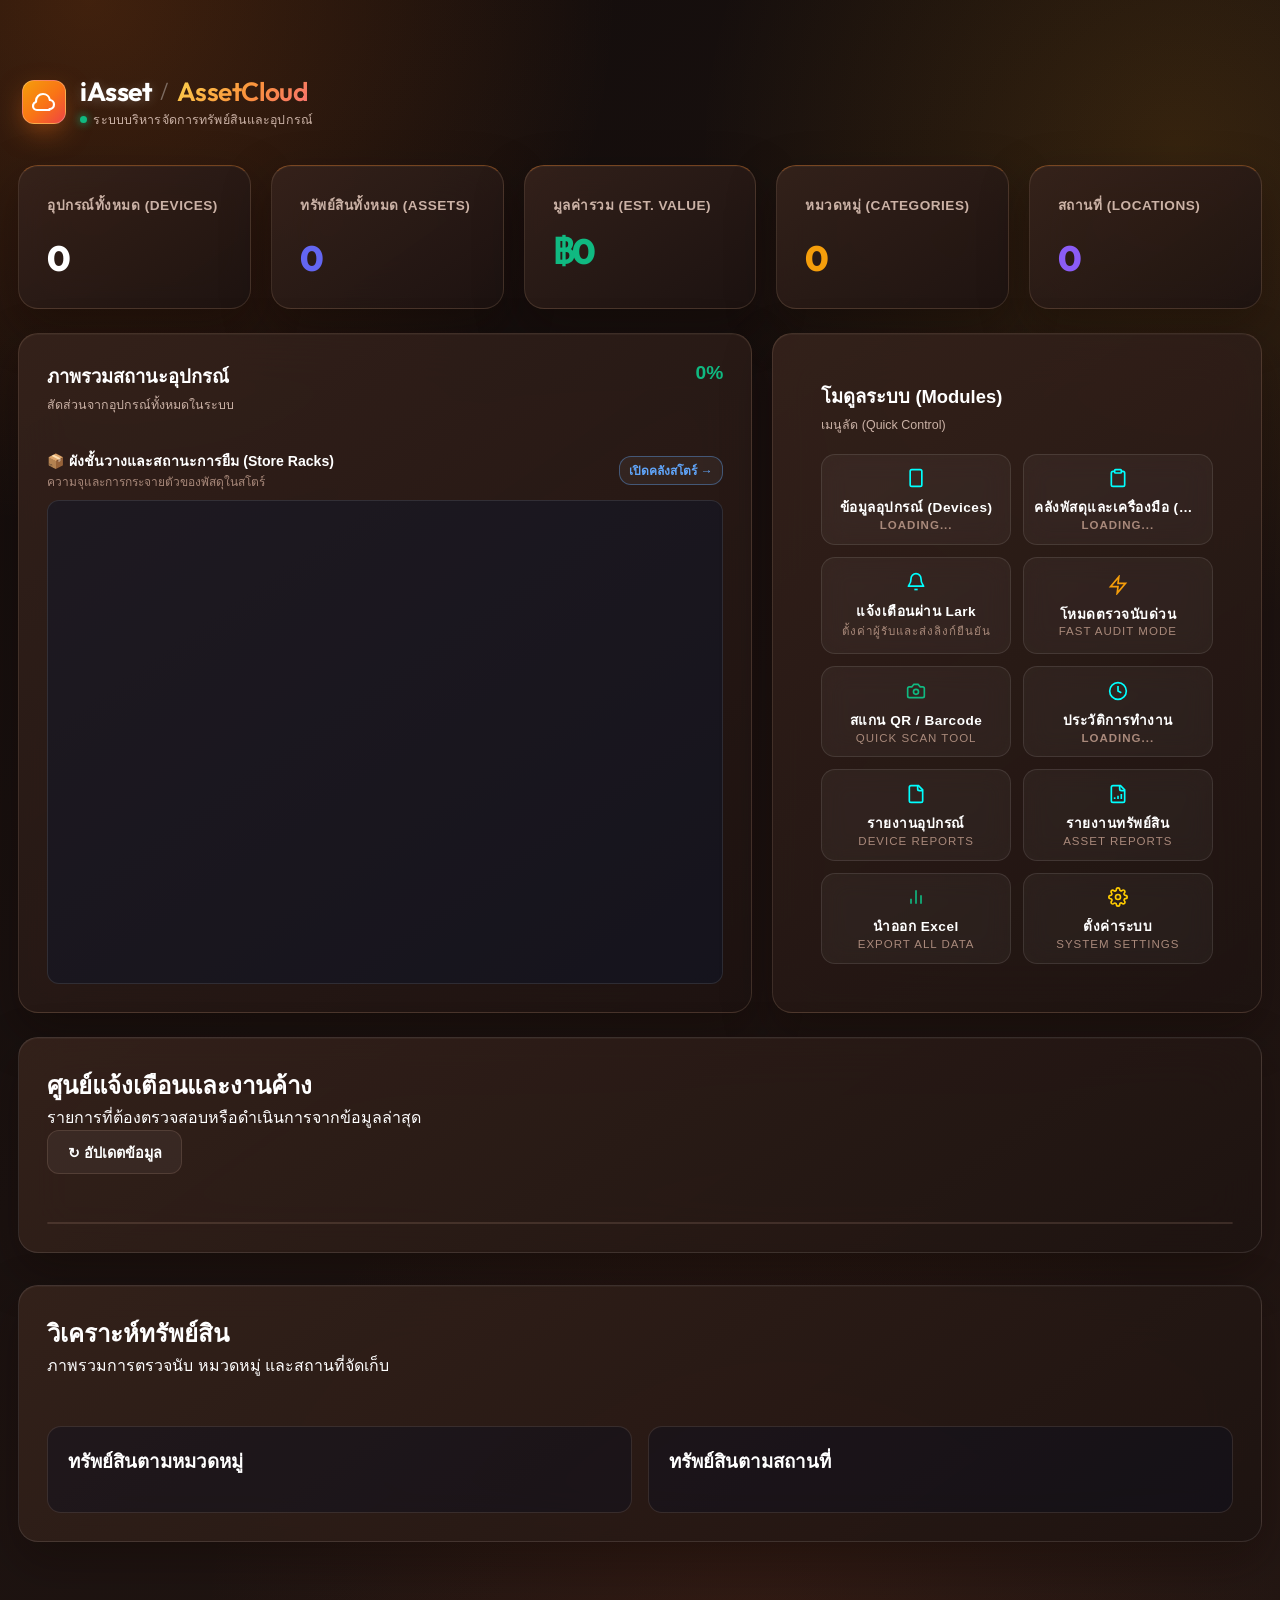
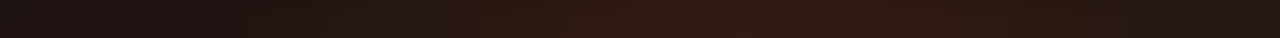
==== commit c1f8ecae: "feat(store): replace mini-map with Store Racks & Borrowing Summary widget" ====
--- a/public/index.html
+++ b/public/index.html
@@ -212,11 +212,17 @@
           <div class="device-dashboard-heading"><div><h2>ภาพรวมสถานะอุปกรณ์</h2><p>สัดส่วนจากอุปกรณ์ทั้งหมดในระบบ</p></div><strong id="device-health-percent">0%</strong></div>
           <div id="device-status-bars" class="device-status-bars"></div>
           <div style="margin-top: 1rem; flex: 1; display: flex; flex-direction: column;">
-            <div style="display: flex; justify-content: space-between; align-items: center; margin-bottom: 0.5rem;">
-              <span style="font-size: 0.85rem; color: var(--text-muted);">พิกัดอุปกรณ์ล่าสุด</span>
-              <button id="btn-expand-map" class="btn btn-secondary" style="padding: 0.2rem 0.5rem; font-size: 0.7rem;">ดูแผนที่ใหญ่</button>
-            </div>
-            <div id="mini-map-container" style="flex: 1; min-height: 160px; border-radius: 8px; border: 1px solid rgba(255,255,255,0.1); overflow: hidden; background: rgba(0,0,0,0.2); z-index: 10;"></div>
+            <div style="display: flex; justify-content: space-between; align-items: center; margin-bottom: 0.6rem;">
+              <div>
+                <span style="font-size: 0.88rem; font-weight: 600; color: #fff;">📦 ผังชั้นวางและสถานะการยืม (Store Racks)</span>
+                <span style="font-size: 0.75rem; color: var(--text-muted); display: block;">ความจุและการกระจายตัวของพัสดุในสโตร์</span>
+              </div>
+              <button id="btn-quick-to-store" class="btn btn-secondary" style="padding: 0.25rem 0.6rem; font-size: 0.75rem; color: #60a5fa; border-color: rgba(96, 165, 250, 0.4);">
+                เปิดคลังสโตร์ →
+              </button>
+            </div>
+            <div id="store-rack-summary-container" style="flex: 1; min-height: 180px; border-radius: 12px; border: 1px solid rgba(255,255,255,0.1); padding: 0.85rem; background: rgba(15, 23, 42, 0.5); display: flex; flex-direction: column; gap: 0.65rem;">
+            </div>
           </div>
 
         </article>
@@ -1002,6 +1008,53 @@
     </div>
   </div>
 
+
+  <!-- CYCLE COUNT / FAST AUDIT MODAL -->
+  <div id="cycle-count-modal" class="hidden" style="position: fixed; inset: 0; z-index: 9999; display: flex; align-items: center; justify-content: center; background: rgba(0,0,0,0.85); backdrop-filter: blur(8px); padding: 1rem;">
+    <div class="glass-card" style="max-width: 500px; width: 100%; max-height: 90vh; overflow-y: auto; background: #0f172a; border: 1px solid rgba(255,255,255,0.15); border-radius: 16px; padding: 1.5rem; box-shadow: 0 20px 50px rgba(0,0,0,0.6);">
+      <div style="display: flex; justify-content: space-between; align-items: center; margin-bottom: 1rem;">
+        <div>
+          <h3 style="margin: 0; font-size: 1.25rem; color: #fff;">⚡ ตรวจนับสต็อกสโตร์ (Cycle Count)</h3>
+          <p style="margin: 0.25rem 0 0 0; font-size: 0.8rem; color: #94a3b8;">สแกน QR Code ต่อเนื่อง เพื่อนับยอดพัสดุในชั้นวางจริง</p>
+        </div>
+        <button id="btn-close-cycle-modal" type="button" style="background: none; border: none; color: #94a3b8; font-size: 1.3rem; cursor: pointer;">✕</button>
+      </div>
+
+      <!-- Live Count Stats -->
+      <div style="display: grid; grid-template-columns: 1fr 1fr; gap: 0.75rem; margin-bottom: 1.25rem;">
+        <div style="background: rgba(37,99,235,0.15); border: 1px solid rgba(37,99,235,0.4); border-radius: 10px; padding: 0.75rem; text-align: center;">
+          <span style="font-size: 0.8rem; color: #93c5fd; display: block;">นับแล้วในรอบนี้</span>
+          <strong id="cycle-scanned-count" style="font-size: 1.6rem; color: #60a5fa;">0</strong>
+        </div>
+        <div style="background: rgba(255,255,255,0.05); border: 1px solid rgba(255,255,255,0.1); border-radius: 10px; padding: 0.75rem; text-align: center;">
+          <span style="font-size: 0.8rem; color: #cbd5e1; display: block;">พัสดุทั้งหมดในระบบ</span>
+          <strong id="cycle-total-count" style="font-size: 1.6rem; color: #fff;">0</strong>
+        </div>
+      </div>
+
+      <!-- Camera Feed or Manual Input -->
+      <div style="background: #000; border-radius: 12px; overflow: hidden; margin-bottom: 1rem; border: 1px solid rgba(255,255,255,0.1);">
+        <div id="cycle-qr-reader" style="width: 100%;"></div>
+      </div>
+
+      <div style="display: flex; gap: 0.5rem; margin-bottom: 1rem;">
+        <input type="text" id="cycle-manual-input" placeholder="หรือพิมพ์/ยิงบาร์โค้ด ID (เช่น ast-xxx)" style="flex: 1; padding: 0.65rem 0.75rem; border-radius: 8px; background: rgba(255,255,255,0.08); border: 1px solid rgba(255,255,255,0.2); color: #fff;">
+        <button id="btn-cycle-manual-submit" class="btn btn-secondary" style="white-space: nowrap; padding: 0 1rem;">บันทึกนับ</button>
+      </div>
+
+      <div id="cycle-latest-scan-status" style="min-height: 24px; font-size: 0.85rem; font-weight: 600; text-align: center; margin-bottom: 1rem; color: #34d399;"></div>
+
+      <div style="font-size: 0.85rem; font-weight: 600; color: #cbd5e1; margin-bottom: 0.5rem;">ประวัติรายการที่เพิ่งนับในรอบนี้:</div>
+      <div id="cycle-scanned-list" style="max-height: 160px; overflow-y: auto; background: rgba(0,0,0,0.3); border-radius: 8px; padding: 0.5rem; border: 1px solid rgba(255,255,255,0.08);">
+        <div style="color: #64748b; font-size: 0.8rem; text-align: center; padding: 1rem;">ยังไม่มีรายการที่นับ</div>
+      </div>
+
+      <div style="margin-top: 1.25rem;">
+        <button id="btn-finish-cycle-count" class="btn btn-primary" style="width: 100%; padding: 0.75rem; font-weight: 600; background: #10b981;">เสร็จสิ้นการตรวจนับ (บันทึกลงระบบ)</button>
+      </div>
+    </div>
+  </div>
+
 </body>
 </html>
 
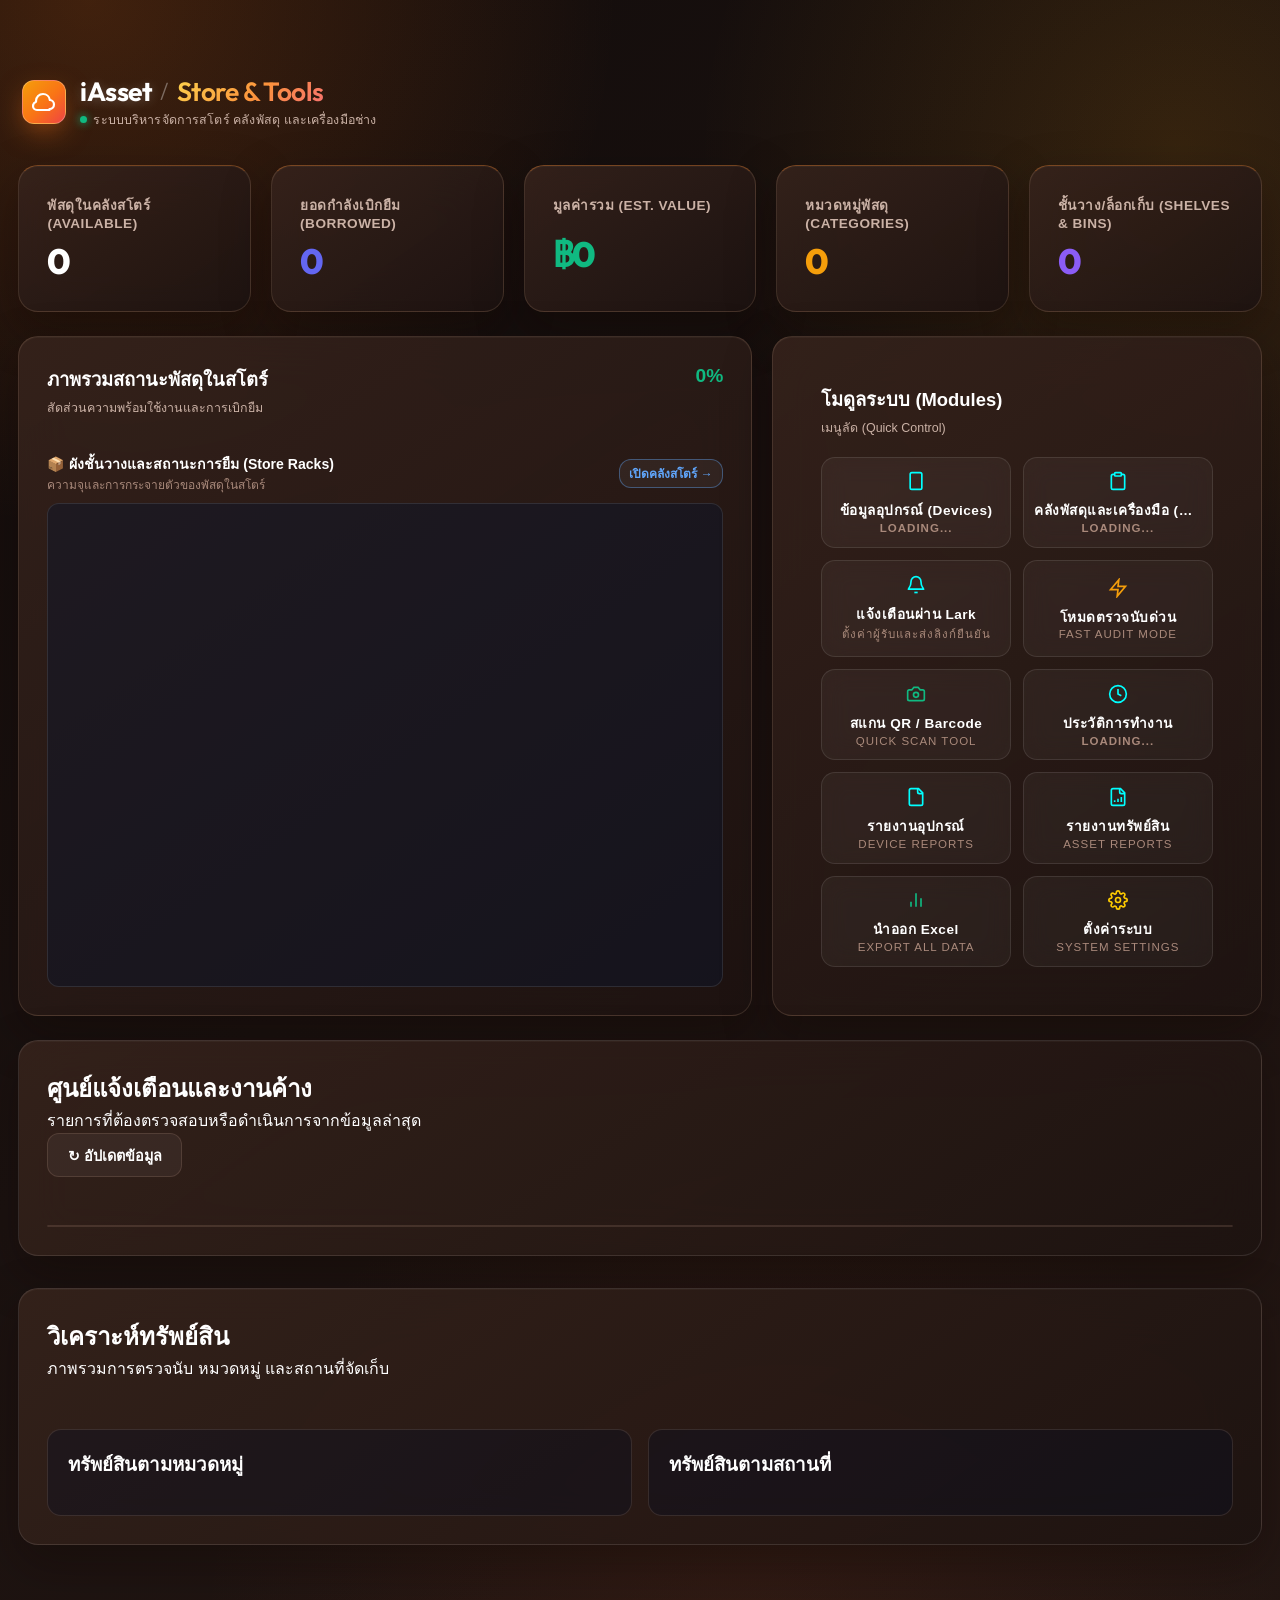
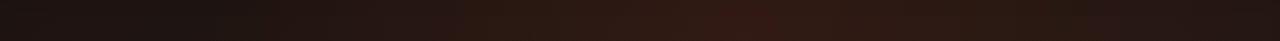
==== commit 5a35add6: "feat(store): transform all 10 module menus and sidebar to Store & Tool Management" ====
--- a/public/index.html
+++ b/public/index.html
@@ -41,16 +41,16 @@
       <nav class="sidebar-nav">
         <button id="sb-dashboard" class="sidebar-menu-item active">
           <svg width="18" height="18" viewBox="0 0 24 24" fill="none" stroke="currentColor" stroke-width="2" stroke-linecap="round" stroke-linejoin="round" class="sb-icon"><rect width="20" height="14" x="2" y="3" rx="2"/><line x1="8" x2="16" y1="21" y2="21"/><line x1="12" x2="12" y1="17" y2="21"/></svg>
-          <span class="sb-text">แดชบอร์ดอุปกรณ์ (Devices)</span>
+          <span class="sb-text">แดชบอร์ดสโตร์ (Store Dashboard)</span>
         </button>
         <div id="sb-devices-submenu" class="sidebar-submenu">
           <button id="sb-devices-registered" class="sidebar-submenu-item">
             <svg width="16" height="16" viewBox="0 0 24 24" fill="none" stroke="currentColor" stroke-width="2" stroke-linecap="round" stroke-linejoin="round" class="sb-submenu-icon"><rect width="14" height="20" x="5" y="2" rx="2" ry="2"/><path d="M12 18h.01"/></svg>
-            <span>ข้อมูลอุปกรณ์ที่ลงทะเบียน</span>
+            <span>ครุภัณฑ์และอุปกรณ์ช่าง</span>
           </button>
           <button id="sb-activity-log" class="sidebar-submenu-item">
             <svg width="16" height="16" viewBox="0 0 24 24" fill="none" stroke="currentColor" stroke-width="2" stroke-linecap="round" stroke-linejoin="round" class="sb-submenu-icon"><circle cx="12" cy="12" r="10"/><polyline points="12 6 12 12 16 14"/></svg>
-            <span>ประวัติการทำรายการ (Audit Log)</span>
+            <span>ประวัติการเบิกจ่ายและรับคืน</span>
           </button>
           
         </div>
@@ -71,7 +71,7 @@
         </div>
         <button id="sb-export-devices-pdf" class="sidebar-menu-item">
           <svg width="18" height="18" viewBox="0 0 24 24" fill="none" stroke="currentColor" stroke-width="2" stroke-linecap="round" stroke-linejoin="round" class="sb-icon"><path d="M15 2H6a2 2 0 0 0-2 2v16a2 2 0 0 0 2 2h12a2 2 0 0 0 2-2V7Z"/><path d="M14 2v4a2 2 0 0 0 2 2h4"/><path d="M10 9H8"/><path d="M16 13H8"/><path d="M16 17H8"/></svg>
-          <span class="sb-text">รายงานอุปกรณ์ (Devices)</span>
+          <span class="sb-text">รายงานการเบิกยืมช่าง (PDF)</span>
         </button>
         <button id="sb-export-assets-pdf" class="sidebar-menu-item">
           <svg width="18" height="18" viewBox="0 0 24 24" fill="none" stroke="currentColor" stroke-width="2" stroke-linecap="round" stroke-linejoin="round" class="sb-icon"><path d="M15 2H6a2 2 0 0 0-2 2v16a2 2 0 0 0 2 2h12a2 2 0 0 0 2-2V7Z"/><path d="M14 2v4a2 2 0 0 0 2 2h4"/><path d="M8 18v-2"/><path d="M12 18v-4"/><path d="M16 18v-6"/></svg>
@@ -173,11 +173,11 @@
             <div class="brand-main-title">
               <span class="brand-name-primary">iAsset</span>
               <span class="brand-separator">/</span>
-              <span class="brand-name-secondary">AssetCloud</span>
+              <span class="brand-name-secondary">Store & Tools</span>
             </div>
             <div class="brand-sub-badge">
               <span class="brand-live-dot"></span>
-              <span>ระบบบริหารจัดการทรัพย์สินและอุปกรณ์</span>
+              <span>ระบบบริหารจัดการสโตร์ คลังพัสดุ และเครื่องมือช่าง</span>
             </div>
           </div>
         </div>
@@ -186,11 +186,11 @@
       <!-- STATS OVERVIEW -->
       <section class="stats-grid">
         <div class="stat-card glass-card" style="cursor: default;">
-          <span class="stat-title">อุปกรณ์ทั้งหมด (Devices)</span>
+          <span class="stat-title">พัสดุในคลังสโตร์ (Available)</span>
           <span id="stat-top-devices" class="stat-value">0</span>
         </div>
         <div class="stat-card glass-card" style="cursor: default;">
-          <span class="stat-title">ทรัพย์สินทั้งหมด (Assets)</span>
+          <span class="stat-title">ยอดกำลังเบิกยืม (Borrowed)</span>
           <span id="stat-top-assets" class="stat-value" style="color: #6366f1;">0</span>
         </div>
         <div class="stat-card glass-card" style="cursor: default;">
@@ -198,18 +198,18 @@
           <span id="stat-top-value" class="stat-value" style="color: #10b981;">฿0</span>
         </div>
         <div class="stat-card glass-card" style="cursor: default;">
-          <span class="stat-title">หมวดหมู่ (Categories)</span>
+          <span class="stat-title">หมวดหมู่พัสดุ (Categories)</span>
           <span id="stat-top-categories" class="stat-value" style="color: #f59e0b;">0</span>
         </div>
         <div class="stat-card glass-card" style="cursor: default;">
-          <span class="stat-title">สถานที่ (Locations)</span>
+          <span class="stat-title">ชั้นวาง/ล็อกเก็บ (Shelves & Bins)</span>
           <span id="stat-top-locations" class="stat-value" style="color: #8b5cf6;">0</span>
         </div>
       </section>
 
       <section class="device-dashboard-grid">
         <article class="glass-card device-dashboard-panel" style="display: flex; flex-direction: column;">
-          <div class="device-dashboard-heading"><div><h2>ภาพรวมสถานะอุปกรณ์</h2><p>สัดส่วนจากอุปกรณ์ทั้งหมดในระบบ</p></div><strong id="device-health-percent">0%</strong></div>
+          <div class="device-dashboard-heading"><div><h2>ภาพรวมสถานะพัสดุในสโตร์</h2><p>สัดส่วนความพร้อมใช้งานและการเบิกยืม</p></div><strong id="device-health-percent">0%</strong></div>
           <div id="device-status-bars" class="device-status-bars"></div>
           <div style="margin-top: 1rem; flex: 1; display: flex; flex-direction: column;">
             <div style="display: flex; justify-content: space-between; align-items: center; margin-bottom: 0.6rem;">
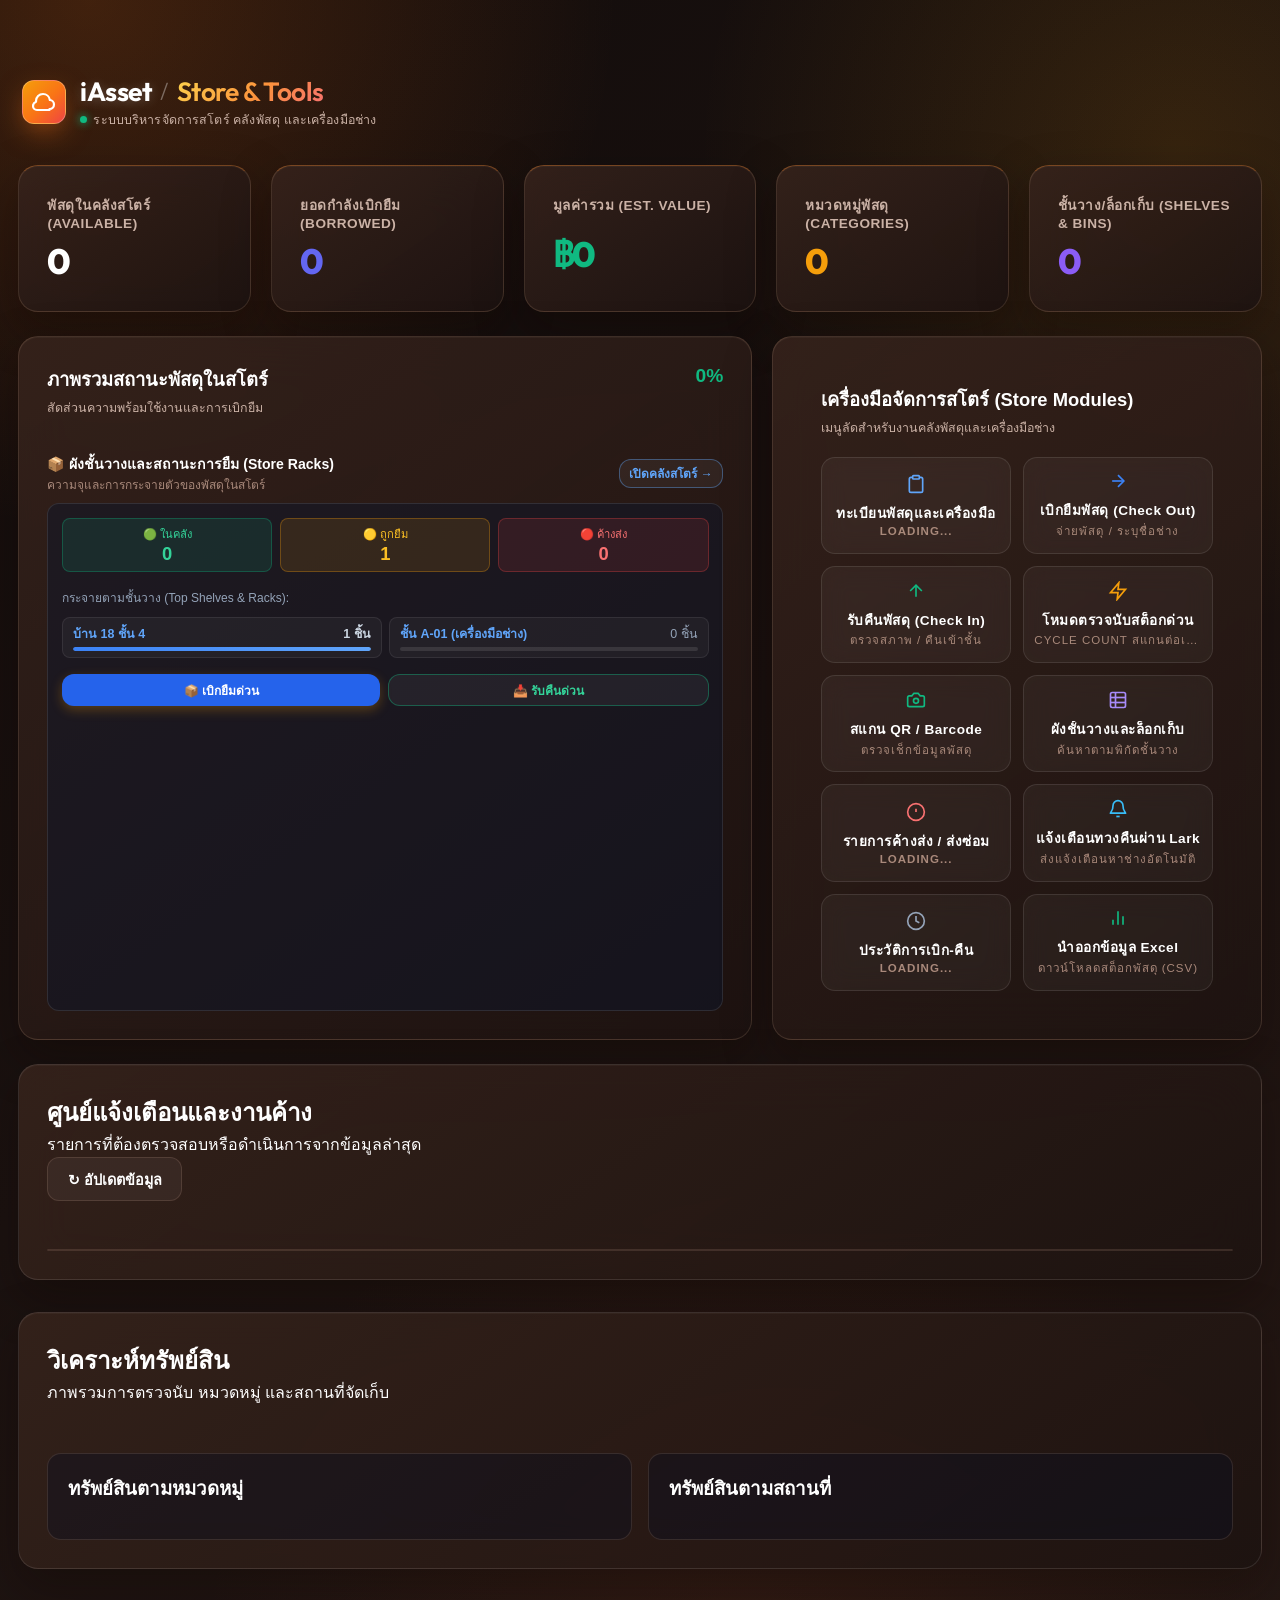
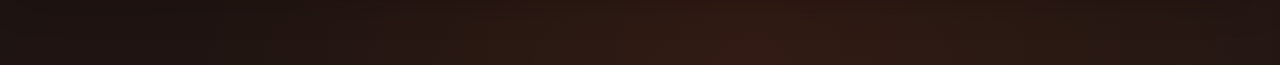
==== commit 9195223e: "fix(store): resolve black box rack widget, fix filteredAssets reference error, upgrade command cente" ====
--- a/public/index.html
+++ b/public/index.html
@@ -222,96 +222,162 @@
               </button>
             </div>
             <div id="store-rack-summary-container" style="flex: 1; min-height: 180px; border-radius: 12px; border: 1px solid rgba(255,255,255,0.1); padding: 0.85rem; background: rgba(15, 23, 42, 0.5); display: flex; flex-direction: column; gap: 0.65rem;">
+              <!-- Default Store Rack Display (Prevents Black Box) -->
+              <div style="display: grid; grid-template-columns: repeat(3, 1fr); gap: 0.5rem; text-align: center; margin-bottom: 0.35rem;">
+                <div style="background: rgba(16,185,129,0.12); border: 1px solid rgba(16,185,129,0.3); border-radius: 8px; padding: 6px 4px;">
+                  <span style="font-size: 0.7rem; color: #34d399; display: block;">🟢 ในคลัง</span>
+                  <strong id="stat-rack-instore" style="font-size: 1.15rem; color: #34d399;">0</strong>
+                </div>
+                <div style="background: rgba(245,158,11,0.12); border: 1px solid rgba(245,158,11,0.3); border-radius: 8px; padding: 6px 4px;">
+                  <span style="font-size: 0.7rem; color: #fbbf24; display: block;">🟡 ถูกยืม</span>
+                  <strong id="stat-rack-borrowed" style="font-size: 1.15rem; color: #fbbf24;">1</strong>
+                </div>
+                <div style="background: rgba(239,68,68,0.12); border: 1px solid rgba(239,68,68,0.3); border-radius: 8px; padding: 6px 4px;">
+                  <span style="font-size: 0.7rem; color: #f87171; display: block;">🔴 ค้างส่ง</span>
+                  <strong id="stat-rack-overdue" style="font-size: 1.15rem; color: #f87171;">0</strong>
+                </div>
+              </div>
+
+              <div style="font-size: 0.75rem; color: #94a3b8; font-weight: 500;">กระจายตามชั้นวาง (Top Shelves & Racks):</div>
+              <div id="rack-pills-list" style="display: grid; grid-template-columns: 1fr 1fr; gap: 0.45rem;">
+                <div style="background: rgba(255,255,255,0.04); border: 1px solid rgba(255,255,255,0.08); border-radius: 8px; padding: 6px 10px; display: flex; flex-direction: column; gap: 4px;">
+                  <div style="display: flex; justify-content: space-between; font-size: 0.78rem;">
+                    <strong style="color: #60a5fa;">บ้าน 18 ชั้น 4</strong>
+                    <span style="color: #cbd5e1; font-weight: 600;">1 ชิ้น</span>
+                  </div>
+                  <div style="height: 4px; border-radius: 999px; background: rgba(255,255,255,0.1); overflow: hidden;">
+                    <div style="width: 100%; height: 100%; background: linear-gradient(90deg, #3b82f6, #60a5fa); border-radius: 999px;"></div>
+                  </div>
+                </div>
+                <div style="background: rgba(255,255,255,0.04); border: 1px solid rgba(255,255,255,0.08); border-radius: 8px; padding: 6px 10px; display: flex; flex-direction: column; gap: 4px;">
+                  <div style="display: flex; justify-content: space-between; font-size: 0.78rem;">
+                    <strong style="color: #60a5fa;">ชั้น A-01 (เครื่องมือช่าง)</strong>
+                    <span style="color: #94a3b8; font-weight: 500;">0 ชิ้น</span>
+                  </div>
+                  <div style="height: 4px; border-radius: 999px; background: rgba(255,255,255,0.1); overflow: hidden;">
+                    <div style="width: 0%; height: 100%; background: #3b82f6; border-radius: 999px;"></div>
+                  </div>
+                </div>
+              </div>
+
+              <div style="display: flex; gap: 0.5rem; margin-top: 0.35rem;">
+                <button id="widget-btn-quick-borrow" type="button" class="btn btn-primary" style="flex: 1; padding: 0.35rem 0.5rem; font-size: 0.75rem; background: #2563eb;">
+                  📦 เบิกยืมด่วน
+                </button>
+                <button id="widget-btn-quick-return" type="button" class="btn btn-secondary" style="flex: 1; padding: 0.35rem 0.5rem; font-size: 0.75rem; color: #34d399; border-color: rgba(16,185,129,0.4);">
+                  📥 รับคืนด่วน
+                </button>
+              </div>
             </div>
           </div>
 
         </article>
         
         
-        <!-- COMMAND CENTER MODULES -->
-      <article class="glass-card device-dashboard-panel" id="modules-panel" style="display: flex; flex-direction: column;">
-        <div class="device-dashboard-heading" style="padding: 1.25rem 1.25rem 0;"><div><h2 style="font-size: 1.15rem; margin-bottom: 0.25rem; color: #fff;">โมดูลระบบ (Modules)</h2><p style="font-size: 0.78rem; color: var(--text-muted); margin: 0;">เมนูลัด (Quick Control)</p></div></div>
-<div class="modules-panel-body" style="flex: 1;">
-        <div class="cc-modules-grid">
-            
-            <div class="cc-module-card" id="cc-btn-devices-reg">
-              <div class="cc-mod-icon"><svg width="20" height="20" viewBox="0 0 24 24" fill="none" stroke="currentColor" stroke-width="2"><rect width="14" height="20" x="5" y="2" rx="2"/><path d="M12 18h.01"/></svg></div>
-              <div class="cc-mod-info">
-                <h5>ข้อมูลอุปกรณ์ (Devices)</h5>
-                <span id="cc-data-devices" style="color: #6366f1; font-weight: bold;">Loading...</span>
-              </div>
-            </div>
-            <div class="cc-module-card" id="cc-btn-assets-reg">
-              <div class="cc-mod-icon"><svg width="20" height="20" viewBox="0 0 24 24" fill="none" stroke="currentColor" stroke-width="2"><path d="M16 4h2a2 2 0 0 1 2 2v14a2 2 0 0 1-2 2H6a2 2 0 0 1-2-2V6a2 2 0 0 1 2-2h2"/><rect width="8" height="4" x="8" y="2" rx="1"/></svg></div>
-              <div class="cc-mod-info">
-                <h5>คลังพัสดุและเครื่องมือ (Store)</h5>
-                <span id="cc-data-assets" style="color: #6366f1; font-weight: bold;">Loading...</span>
-              </div>
-            </div>
-            
-            <a class="cc-module-card" id="cc-btn-lark-reminders" href="/lark-reminders.html" style="text-decoration: none; color: inherit;">
-              <div class="cc-mod-icon" aria-hidden="true"><svg width="20" height="20" viewBox="0 0 24 24" fill="none" stroke="currentColor" stroke-width="2"><path d="M18 8a6 6 0 0 0-12 0c0 7-3 7-3 9h18c0-2-3-2-3-9"/><path d="M10 21h4"/></svg></div>
-              <div class="cc-mod-info">
-                <h5>แจ้งเตือนผ่าน Lark</h5>
-                <span style="color: var(--text-muted);">ตั้งค่าผู้รับและส่งลิงก์ยืนยัน</span>
-              </div>
-            </a>
-            <div class="cc-module-card" id="cc-btn-fast-audit">
-              <div class="cc-mod-icon" style="color: #f59e0b;"><svg width="20" height="20" viewBox="0 0 24 24" fill="none" stroke="currentColor" stroke-width="2"><polygon points="13 2 3 14 12 14 11 22 21 10 12 10 13 2"/></svg></div>
-              <div class="cc-mod-info">
-                <h5 style="color: #f59e0b;">โหมดตรวจนับด่วน</h5>
-                <span style="color: var(--text-muted);">Fast Audit Mode</span>
-              </div>
-            </div>
-            <div class="cc-module-card" id="cc-btn-scan">
-              <div class="cc-mod-icon" style="color: #10b981;"><svg width="20" height="20" viewBox="0 0 24 24" fill="none" stroke="currentColor" stroke-width="2"><path d="M14.5 4h-5L7 7H4a2 2 0 0 0-2 2v9a2 2 0 0 0 2 2h16a2 2 0 0 0 2-2V9a2 2 0 0 0-2-2h-3l-2.5-3z"/><circle cx="12" cy="13" r="3"/></svg></div>
-              <div class="cc-mod-info">
-                <h5 style="color: #00ff66;">สแกน QR / Barcode</h5>
-                <span style="color: var(--text-muted);">Quick Scan Tool</span>
-              </div>
-            </div>
-            
-            <div class="cc-module-card" id="cc-btn-logs">
-              <div class="cc-mod-icon"><svg width="20" height="20" viewBox="0 0 24 24" fill="none" stroke="currentColor" stroke-width="2"><circle cx="12" cy="12" r="10"/><polyline points="12 6 12 12 16 14"/></svg></div>
-              <div class="cc-mod-info">
-                <h5>ประวัติการทำงาน</h5>
-                <span id="cc-data-logs" style="color: #6366f1; font-weight: bold;">Loading...</span>
-              </div>
-            </div>
-            
-            <div class="cc-module-card" id="cc-btn-reports-dev">
-              <div class="cc-mod-icon"><svg width="20" height="20" viewBox="0 0 24 24" fill="none" stroke="currentColor" stroke-width="2"><path d="M15 2H6a2 2 0 0 0-2 2v16a2 2 0 0 0 2 2h12a2 2 0 0 0 2-2V7Z"/><path d="M14 2v4a2 2 0 0 0 2 2h4"/></svg></div>
-              <div class="cc-mod-info">
-                <h5>รายงานอุปกรณ์</h5>
-                <span style="color: var(--text-muted);">Device Reports</span>
-              </div>
-            </div>
-            <div class="cc-module-card" id="cc-btn-reports-ass">
-              <div class="cc-mod-icon"><svg width="20" height="20" viewBox="0 0 24 24" fill="none" stroke="currentColor" stroke-width="2"><path d="M15 2H6a2 2 0 0 0-2 2v16a2 2 0 0 0 2 2h12a2 2 0 0 0 2-2V7Z"/><path d="M14 2v4a2 2 0 0 0 2 2h4"/><path d="M8 18v-2"/><path d="M12 18v-4"/><path d="M16 18v-6"/></svg></div>
-              <div class="cc-mod-info">
-                <h5>รายงานทรัพย์สิน</h5>
-                <span style="color: var(--text-muted);">Asset Reports</span>
-              </div>
-            </div>
-
-            <div class="cc-module-card" id="cc-btn-export-excel">
-              <div class="cc-mod-icon" style="color: #10b981;"><svg width="20" height="20" viewBox="0 0 24 24" fill="none" stroke="currentColor" stroke-width="2"><line x1="18" x2="18" y1="20" y2="10"/><line x1="12" x2="12" y1="20" y2="4"/><line x1="6" x2="6" y1="20" y2="14"/></svg></div>
-              <div class="cc-mod-info">
-                <h5 style="color: #10b981;">นำออก Excel</h5>
-                <span style="color: var(--text-muted);">Export All Data</span>
-              </div>
-            </div>
-            <div class="cc-module-card" id="cc-btn-settings">
-              <div class="cc-mod-icon" style="color: #ffcc00;"><svg width="20" height="20" viewBox="0 0 24 24" fill="none" stroke="currentColor" stroke-width="2"><circle cx="12" cy="12" r="3"/><path d="M19.4 15a1.65 1.65 0 0 0 .33 1.82l.06.06a2 2 0 0 1 0 2.83 2 2 0 0 1-2.83 0l-.06-.06a1.65 1.65 0 0 0-1.82-.33 1.65 1.65 0 0 0-1 1.51V21a2 2 0 0 1-2 2 2 2 0 0 1-2-2v-.09A1.65 1.65 0 0 0 9 19.4a1.65 1.65 0 0 0-1.82.33l-.06.06a2 2 0 0 1-2.83 0 2 2 0 0 1 0-2.83l.06-.06a1.65 1.65 0 0 0 .33-1.82 1.65 1.65 0 0 0-1.51-1H3a2 2 0 0 1-2-2 2 2 0 0 1 2-2h.09A1.65 1.65 0 0 0 4.6 9a1.65 1.65 0 0 0-.33-1.82l-.06-.06a2 2 0 0 1 0-2.83 2 2 0 0 1 2.83 0l.06.06a1.65 1.65 0 0 0 1.82.33H9a1.65 1.65 0 0 0 1-1.51V3a2 2 0 0 1 2-2 2 2 0 0 1 2 2v.09a1.65 1.65 0 0 0 1 1.51 1.65 1.65 0 0 0 1.82-.33l.06-.06a2 2 0 0 1 2.83 0 2 2 0 0 1 0 2.83l-.06.06a1.65 1.65 0 0 0-.33 1.82V9a1.65 1.65 0 0 0 1.51 1H21a2 2 0 0 1 2 2 2 2 0 0 1-2 2h-.09a1.65 1.65 0 0 0-1.51 1z"/></svg></div>
-              <div class="cc-mod-info">
-                <h5 style="color: #ffcc00;">ตั้งค่าระบบ</h5>
-                <span style="color: var(--text-muted);">System Settings</span>
-              </div>
-            </div>
-            
-        </div>
-      </div>
-</article>
+        <!-- COMMAND CENTER MODULES: 10 DEDICATED STORE TOOLS -->
+        <article class="glass-card device-dashboard-panel" id="modules-panel" style="display: flex; flex-direction: column;">
+          <div class="device-dashboard-heading" style="padding: 1.25rem 1.25rem 0;">
+            <div>
+              <h2 style="font-size: 1.15rem; margin-bottom: 0.25rem; color: #fff;">เครื่องมือจัดการสโตร์ (Store Modules)</h2>
+              <p style="font-size: 0.78rem; color: var(--text-muted); margin: 0;">เมนูลัดสำหรับงานคลังพัสดุและเครื่องมือช่าง</p>
+            </div>
+          </div>
+          <div class="modules-panel-body" style="flex: 1;">
+            <div class="cc-modules-grid">
+              
+              <!-- 1. ทะเบียนพัสดุและเครื่องมือช่าง -->
+              <div class="cc-module-card" id="cc-btn-assets-reg">
+                <div class="cc-mod-icon" style="color: #60a5fa;"><svg width="20" height="20" viewBox="0 0 24 24" fill="none" stroke="currentColor" stroke-width="2"><path d="M16 4h2a2 2 0 0 1 2 2v14a2 2 0 0 1-2 2H6a2 2 0 0 1-2-2V6a2 2 0 0 1 2-2h2"/><rect width="8" height="4" x="8" y="2" rx="1"/></svg></div>
+                <div class="cc-mod-info">
+                  <h5 style="color: #60a5fa;">ทะเบียนพัสดุและเครื่องมือ</h5>
+                  <span id="cc-data-assets" style="color: #60a5fa; font-weight: bold;">Loading...</span>
+                </div>
+              </div>
+
+              <!-- 2. เบิกยืมพัสดุออก (Tool Check Out) -->
+              <div class="cc-module-card" id="cc-btn-borrow-quick">
+                <div class="cc-mod-icon" style="color: #3b82f6;"><svg width="20" height="20" viewBox="0 0 24 24" fill="none" stroke="currentColor" stroke-width="2"><path d="M5 12h14"/><path d="m12 5 7 7-7 7"/></svg></div>
+                <div class="cc-mod-info">
+                  <h5 style="color: #93c5fd;">เบิกยืมพัสดุ (Check Out)</h5>
+                  <span style="color: var(--text-muted);">จ่ายพัสดุ / ระบุชื่อช่าง</span>
+                </div>
+              </div>
+
+              <!-- 3. รับคืนพัสดุเข้าสโตร์ (Tool Check In) -->
+              <div class="cc-module-card" id="cc-btn-return-quick">
+                <div class="cc-mod-icon" style="color: #10b981;"><svg width="20" height="20" viewBox="0 0 24 24" fill="none" stroke="currentColor" stroke-width="2"><path d="m19 12-7-7-7 7"/><path d="M12 19V5"/></svg></div>
+                <div class="cc-mod-info">
+                  <h5 style="color: #34d399;">รับคืนพัสดุ (Check In)</h5>
+                  <span style="color: var(--text-muted);">ตรวจสภาพ / คืนเข้าชั้น</span>
+                </div>
+              </div>
+
+              <!-- 4. โหมดตรวจนับด่วน (Fast Audit / Cycle Count) -->
+              <div class="cc-module-card" id="cc-btn-fast-audit">
+                <div class="cc-mod-icon" style="color: #f59e0b;"><svg width="20" height="20" viewBox="0 0 24 24" fill="none" stroke="currentColor" stroke-width="2"><polygon points="13 2 3 14 12 14 11 22 21 10 12 10 13 2"/></svg></div>
+                <div class="cc-mod-info">
+                  <h5 style="color: #f59e0b;">โหมดตรวจนับสต็อกด่วน</h5>
+                  <span style="color: var(--text-muted);">Cycle Count สแกนต่อเนื่อง</span>
+                </div>
+              </div>
+
+              <!-- 5. สแกน QR / Barcode -->
+              <div class="cc-module-card" id="cc-btn-scan">
+                <div class="cc-mod-icon" style="color: #10b981;"><svg width="20" height="20" viewBox="0 0 24 24" fill="none" stroke="currentColor" stroke-width="2"><path d="M14.5 4h-5L7 7H4a2 2 0 0 0-2 2v9a2 2 0 0 0 2 2h16a2 2 0 0 0 2-2V9a2 2 0 0 0-2-2h-3l-2.5-3z"/><circle cx="12" cy="13" r="3"/></svg></div>
+                <div class="cc-mod-info">
+                  <h5 style="color: #00ff66;">สแกน QR / Barcode</h5>
+                  <span style="color: var(--text-muted);">ตรวจเช็กข้อมูลพัสดุ</span>
+                </div>
+              </div>
+
+              <!-- 6. ผังชั้นวางและล็อกเก็บ (Racks & Shelves) -->
+              <div class="cc-module-card" id="cc-btn-racks">
+                <div class="cc-mod-icon" style="color: #a78bfa;"><svg width="20" height="20" viewBox="0 0 24 24" fill="none" stroke="currentColor" stroke-width="2"><rect width="18" height="18" x="3" y="3" rx="2"/><path d="M3 9h18"/><path d="M3 15h18"/><path d="M9 3v18"/></svg></div>
+                <div class="cc-mod-info">
+                  <h5 style="color: #c4b5fd;">ผังชั้นวางและล็อกเก็บ</h5>
+                  <span style="color: var(--text-muted);">ค้นหาตามพิกัดชั้นวาง</span>
+                </div>
+              </div>
+
+              <!-- 7. รายการค้างส่ง / ส่งซ่อม -->
+              <div class="cc-module-card" id="cc-btn-alerts">
+                <div class="cc-mod-icon" style="color: #f87171;"><svg width="20" height="20" viewBox="0 0 24 24" fill="none" stroke="currentColor" stroke-width="2"><circle cx="12" cy="12" r="10"/><line x1="12" x2="12" y1="8" y2="12"/><line x1="12" x2="12.01" y1="16" y2="16"/></svg></div>
+                <div class="cc-mod-info">
+                  <h5 style="color: #f87171;">รายการค้างส่ง / ส่งซ่อม</h5>
+                  <span id="cc-data-alerts" style="color: #f87171; font-weight: bold;">Loading...</span>
+                </div>
+              </div>
+
+              <!-- 8. แจ้งเตือนทวงคืนผ่าน Lark -->
+              <a class="cc-module-card" id="cc-btn-lark-reminders" href="/lark-reminders.html" style="text-decoration: none; color: inherit;">
+                <div class="cc-mod-icon" style="color: #38bdf8;"><svg width="20" height="20" viewBox="0 0 24 24" fill="none" stroke="currentColor" stroke-width="2"><path d="M18 8a6 6 0 0 0-12 0c0 7-3 7-3 9h18c0-2-3-2-3-9"/><path d="M10 21h4"/></svg></div>
+                <div class="cc-mod-info">
+                  <h5 style="color: #38bdf8;">แจ้งเตือนทวงคืนผ่าน Lark</h5>
+                  <span style="color: var(--text-muted);">ส่งแจ้งเตือนหาช่างอัตโนมัติ</span>
+                </div>
+              </a>
+
+              <!-- 9. ประวัติการเบิก-คืน (Audit Logs) -->
+              <div class="cc-module-card" id="cc-btn-logs">
+                <div class="cc-mod-icon" style="color: #94a3b8;"><svg width="20" height="20" viewBox="0 0 24 24" fill="none" stroke="currentColor" stroke-width="2"><circle cx="12" cy="12" r="10"/><polyline points="12 6 12 12 16 14"/></svg></div>
+                <div class="cc-mod-info">
+                  <h5>ประวัติการเบิก-คืน</h5>
+                  <span id="cc-data-logs" style="color: #60a5fa; font-weight: bold;">Loading...</span>
+                </div>
+              </div>
+
+              <!-- 10. ส่งออก Excel และรายงาน -->
+              <div class="cc-module-card" id="cc-btn-export-excel">
+                <div class="cc-mod-icon" style="color: #10b981;"><svg width="20" height="20" viewBox="0 0 24 24" fill="none" stroke="currentColor" stroke-width="2"><line x1="18" x2="18" y1="20" y2="10"/><line x1="12" x2="12" y1="20" y2="4"/><line x1="6" x2="6" y1="20" y2="14"/></svg></div>
+                <div class="cc-mod-info">
+                  <h5 style="color: #10b981;">นำออกข้อมูล Excel</h5>
+                  <span style="color: var(--text-muted);">ดาวน์โหลดสต็อกพัสดุ (CSV)</span>
+                </div>
+              </div>
+
+            </div>
+          </div>
+        </article>
       </section>
 
       
@@ -970,6 +1036,10 @@
         <div style="font-size: 0.8rem; color: #94a3b8;">อุปกรณ์ / พัสดุ:</div>
         <div id="store-modal-asset-name" style="font-weight: 600; color: #60a5fa; font-size: 1.05rem;">-</div>
         <div id="store-modal-asset-shelf" style="font-size: 0.8rem; color: #cbd5e1; margin-top: 0.25rem;">พิกัดชั้น: -</div>
+        <div id="store-modal-select-wrapper" class="hidden" style="margin-top: 0.5rem;">
+          <label for="store-modal-asset-select" style="font-size: 0.75rem; color: #94a3b8; display: block; margin-bottom: 0.25rem;">เลือกพัสดุจากรายการ:</label>
+          <select id="store-modal-asset-select" style="width: 100%; padding: 0.5rem 0.6rem; border-radius: 8px; background: rgba(15, 23, 42, 0.9); border: 1px solid rgba(255,255,255,0.2); color: #fff; font-size: 0.85rem;"></select>
+        </div>
       </div>
 
       <!-- BORROW FORM -->
